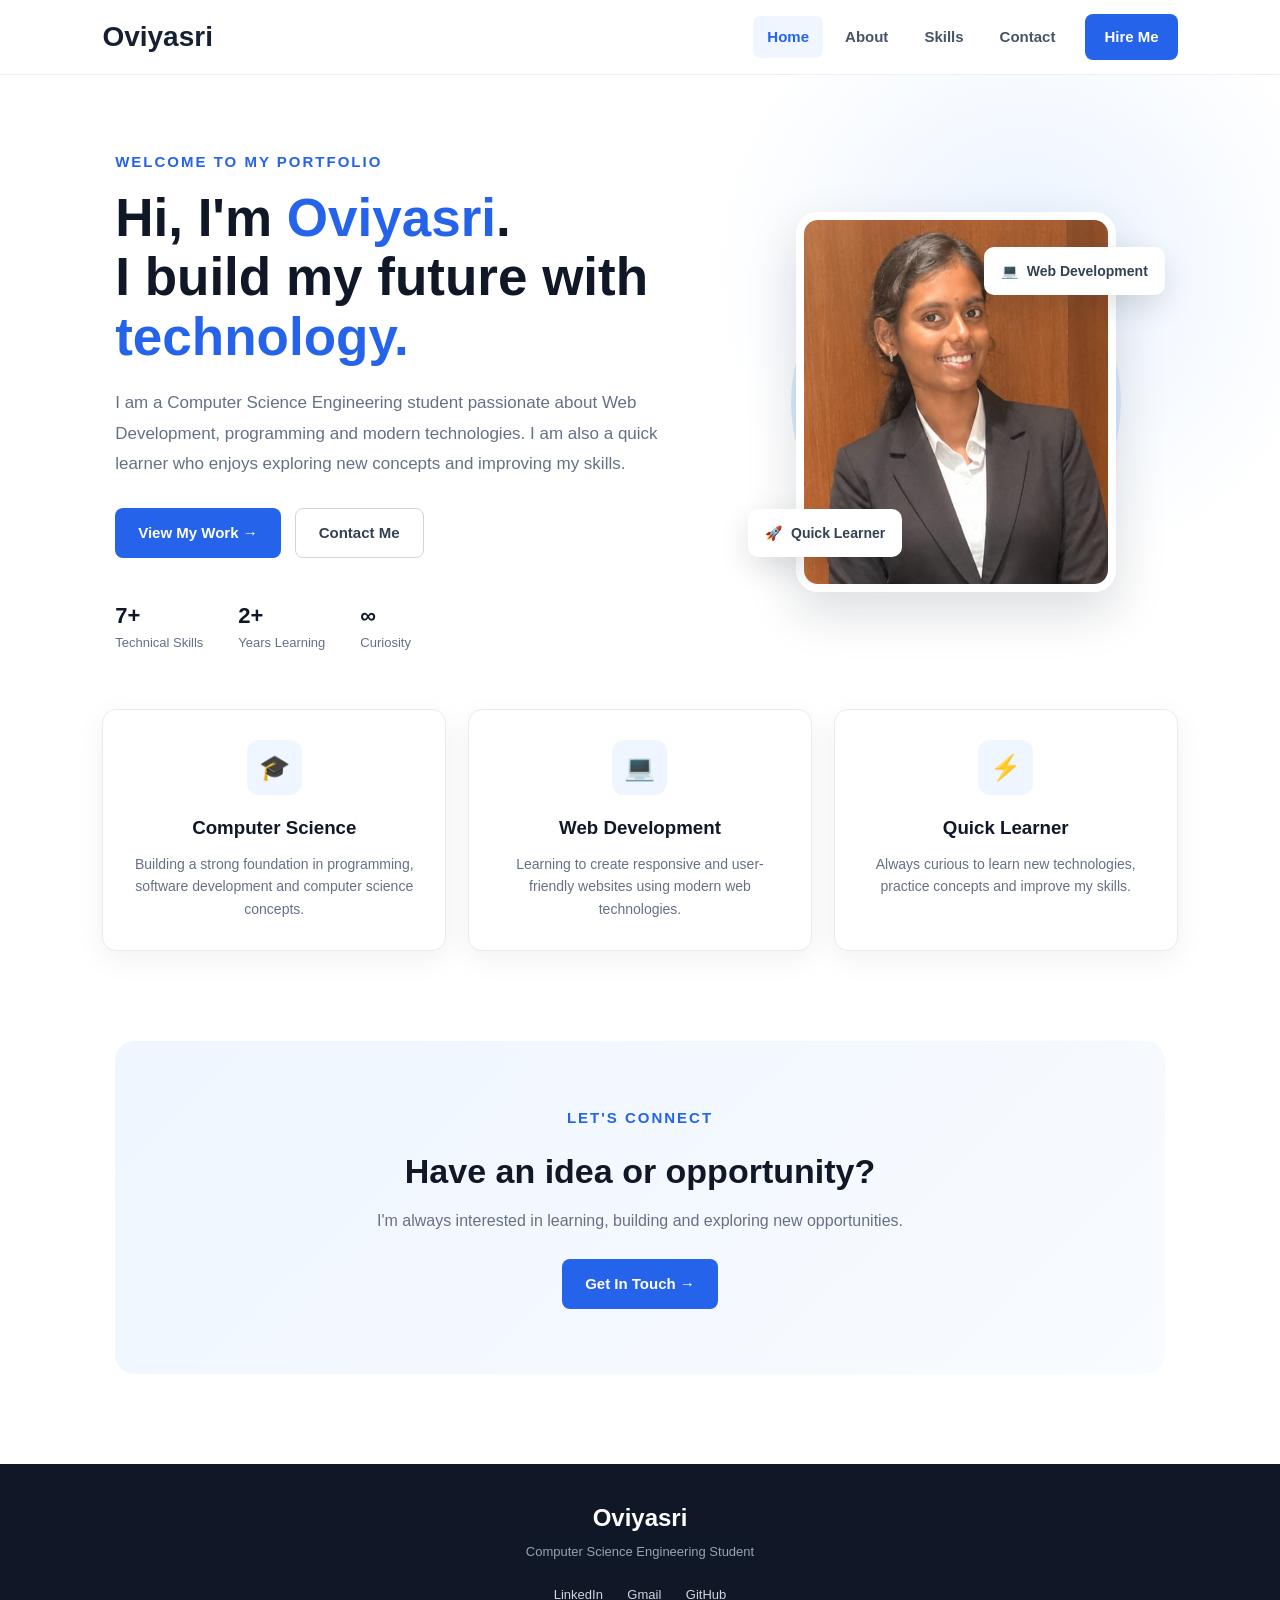
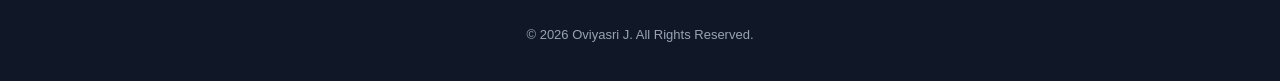
==== index.html @ fe8c99d4 "first commit" ====
<!DOCTYPE html>

<html lang="en">
<head>
    <meta charset="UTF-8">
    <meta name="viewport" content="width=device-width, initial-scale=1.0">


<meta name="description"
      content="Oviyasri J - Computer Science Engineering Student, Web Development Enthusiast and Quick Learner">

<title>Oviyasri J | Student Portfolio</title>

<link rel="stylesheet" href="style.css">


</head>

<body>

<!-- NAVBAR -->

<nav class="navbar">

<a href="index.html" class="logo">
    Oviyasri
</a>

<div class="nav-links">
    <a href="index.html" class="nav-item active">Home</a>
    <a href="about.html" class="nav-item">About</a>
    <a href="skills.html" class="nav-item">Skills</a>
    <a href="contact.html" class="nav-item">Contact</a>
    <a href="contact.html" class="nav-btn">Hire Me</a>
</div>


</nav>

<!-- HERO -->

<section class="hero">


<div class="hero-content">

    <p class="small-title">
        WELCOME TO MY PORTFOLIO
    </p>

    <h1>
        Hi, I'm <span>Oviyasri</span>.
        <br>
        I build my future with
        <span>technology.</span>
    </h1>

    <p class="hero-text">
        I am a Computer Science Engineering student passionate about
        Web Development, programming and modern technologies.
        I am also a quick learner who enjoys exploring new concepts
        and improving my skills.
    </p>

    <div class="hero-buttons">

        <a href="skills.html#projects" class="main-btn">
            View My Work →
        </a>

        <a href="contact.html" class="outline-btn">
            Contact Me
        </a>

    </div>

    <div class="quick-info">

        <div>
            <strong>7+</strong>
            <span>Technical Skills</span>
        </div>

        <div>
            <strong>2+</strong>
            <span>Years Learning</span>
        </div>

        <div>
            <strong>∞</strong>
            <span>Curiosity</span>
        </div>

    </div>

</div>


<div class="hero-image">

    <div class="image-glow"></div>

    <div class="image-frame">

        <img
            src="images/portfoliopic.jpg"
            alt="Oviyasri J"
        >

    </div>

    <div class="floating-card card-one">
        <span>💻</span>
        Web Development
    </div>

    <div class="floating-card card-two">
        <span>🚀</span>
        Quick Learner
    </div>

</div>

</section>

<!-- FEATURE CARDS -->

<section class="features">


<div class="feature-box">

    <div class="feature-icon">🎓</div>

    <h3>Computer Science</h3>

    <p>
        Building a strong foundation in programming,
        software development and computer science concepts.
    </p>

</div>


<div class="feature-box">

    <div class="feature-icon">💻</div>

    <h3>Web Development</h3>

    <p>
        Learning to create responsive and user-friendly
        websites using modern web technologies.
    </p>

</div>


<div class="feature-box">

    <div class="feature-icon">⚡</div>

    <h3>Quick Learner</h3>

    <p>
        Always curious to learn new technologies,
        practice concepts and improve my skills.
    </p>

</div>


</section>

<!-- CTA -->

<section class="home-cta">

<p class="small-title">LET'S CONNECT</p>

<h2>
    Have an idea or opportunity?
</h2>

<p>
    I'm always interested in learning, building and
    exploring new opportunities.
</p>

<a href="contact.html" class="main-btn">
    Get In Touch →
</a>

</section>

<!-- FOOTER -->

<footer>

<h3>Oviyasri</h3>

<p>
    Computer Science Engineering Student
</p>

<div class="social-links">
    <a href="#" target="_blank">LinkedIn</a>
    <a href="#" target="_blank">Gmail</a>
    <a href="#" target="_blank">GitHub</a>
</div>

<p class="copyright">
    © 2026 Oviyasri J. All Rights Reserved.
</p>


</footer>

<script src="script.js"></script>

</body>
</html>
---- style.css ----
/** {
    margin: 1px ;
    padding: 5px;
    box-sizing: border-box;
}
body {
    font-family: Arial, sans-serif;
    color: #1d2939;
    background-color: #ffffff;
}
.navbar {
    height: 70px;
    display: flex;
    align-items: center;
    justify-content: space-between;
    padding: 0 9%;
    background: white;
}
.logo {
    font-size: 22px;
    font-weight: bold;
    color: #0878f9;
}
.nav-links {
    display: flex;
    align-items: center;
    gap: 25px;
}
.nav-links a {
    text-decoration: none;
    color: #263238;
    font-size: 16px;
}
.nav-links a:hover {
    color: #0878f9;
}
.nav-btn {
    background: #0878f9;
    color: white !important;
    padding: 11px 20px;
    border-radius: 5px;
}
.hero {
    min-height: 500px;
    padding: 50px 9%;
    display: flex;
    align-items: center;
    justify-content: space-between;
}
.hero-content {
    width: 55%;
}
.small-title {
    color: #0878f9;
    font-size: 15px;
    font-weight: bold;
    margin-bottom: 15px;
}
.hero h1 {
    font-size: 48px;
    line-height: 1.15;
    color: #202d3d;
    margin-bottom: 20px;
}
.hero h1 span {
    color: #0878f9;
}
.hero-text {
    width: 90%;
    color: #667085;
    font-size: 16px;
    line-height: 1.7;
    margin-bottom: 25px;
}
.main-btn {
    display: inline-block;
    text-decoration: none;
    background: #0878f9;
    color: white;
    padding: 13px 25px;
    border-radius: 5px;
    font-size: 16px;
    font-weight: bold;
}
.main-btn:hover {
    background: #0665d6;
}
.hero-image {
    width: 40%;
    height: 40px;
    position: relative;
    display: flex;
    align-items: center;
    justify-content: center;
}
.square {
    position: absolute;
    width: 300px;
    height: 300px;
border-radius:0;
    object-fit: cover;
    background: #eaf4ff;
}
.hero-image img {
    position: relative;
    width: 300px;
    height: 300px;
    object-fit: cover;
    z-index: 2;
    border-radius: 0;
}
.floating-card {
    position: absolute;
    background: white;
    padding: 13px 18px;
    border-radius: 7px;
    box-shadow: 0 5px 20px rgba(0, 0, 0, 0.12);
    font-size: 16px;
    font-weight: bold;
    z-index: 3;
}
.card-one {
    top: 80px;
    right: 0;
    color: #0878f9;
}
.card-two {
    bottom: 70px;
    left: 10px;
    color: #0878f9;
}
.features {
    width: 82%;
    margin: 0 auto;
    background: #0878f9;
    padding: 30px;
    border-radius: 6px;
    display: flex;
    justify-content: space-between;
    gap: 20px;
}
.feature-box {
    background: white;
    text-align: center;
    padding: 25px 20px;
    flex: 1;
    border-radius: 5px;
}
.icon {
    width: 45px;
    height: 45px;
    margin: auto;
    margin-bottom: 15px;
    display: flex;
    align-items: center;
    justify-content: center;
    background: #eaf4ff;
    border-radius: 5px;
    font-size: 22px;
}
.feature-box h3 {
    color: #0878f9;
    font-size: 16px;
    margin-bottom: 10px;
}
.feature-box p {
    color: #667085;
    font-size: 16px;
    line-height: 1.6;
}
.about {
    padding: 110px 9%;
    display: flex;
    align-items: center;
    justify-content: center;
    gap: 100px;
}
.about-image {
    width: 40%;
    height: 400px;
    position: relative;
    display: flex;
    justify-content: center;
    align-items: center;
}
.about-circle {
    position: absolute;
    width: 280px;
    height: 280px;
    background: #eaf4ff;
    border-radius: 50%;
}
.about-image img {
    position: relative;
    width: 300px;
    height: 300px;
    object-fit: cover;
    z-index: 2;
    border-radius:50%;
}
.experience {
    position: absolute;
    right: 20px;
    top: 100px;
    background: white;
    padding: 12px 18px;
    box-shadow: 0 4px 15px rgba(0,0,0,0.12);
    border-radius: 5px;
    z-index: 3;
}
.experience strong {
    color: #0878f9;
    font-size: 20px;
}
.experience span {
    display: block;
    font-size: 16px;
    color: #777;
}
.about-content {
    width: 50%;
}
.about-content h2,
.skills-section h2,
.projects h2,
.contact h2 {
    font-size: 36px;
    margin-bottom: 20px;
    color: #202d3d;
}
.about-content > p:not(.small-title) {
    color: #667085;
    font-size: 16px;
    line-height: 1.7;
    margin-bottom: 15px;
}
.details {
    display: grid;
    grid-template-columns: 1fr 1fr;
    margin: 25px 0;
    gap: 15px;
}
.details strong {
    color: #0878f9;
    font-size: 16px;
}
.details p {
    margin-top: 5px;
    font-size: 16px;
}
.skills-section {
    padding: 80px 9%;
    text-align: center;
    background: #f7fbff;
}
.section-description {
    color: #667085;
    font-size: 16px;
    margin-bottom: 40px;
}
.skills-container {
    display: flex;
    justify-content: center;
    gap: 20px;
}
.skill-card {
    background: white;
    width: 230px;
    padding: 30px 20px;
    border-radius: 6px;
    box-shadow: 0 4px 15px rgba(0,0,0,0.06);
}
.skill-card:hover {
    transform: translateY(-5px);
    transition: 0.3s;
}
.skill-icon {
    font-size: 35px;
    margin-bottom: 15px;
}
.skill-card h3 {
    color: #202d3d;
    margin-bottom: 10px;
}
.skill-card p {
    color: #667085;
    font-size: 16px;
    line-height: 1.6;
}
.projects {
    padding: 90px 9%;
    text-align: center;
}
.project-container {
    display: flex;
    justify-content: center;
    gap: 25px;
    margin-top: 40px;
}
.project-card {
    width: 30%;
    text-align: left;
    padding: 30px;
    border: 1px solid #e6eaf0;
    border-radius: 7px;
    position: relative;
}
.project-number {
    color: #0878f9;
    font-size: 30px;
    font-weight: bold;
    margin-bottom: 20px;
}
.project-card h3 {
    margin-bottom: 15px;
}
.project-card p {
    color: #667085;
    font-size: 16px;
    line-height: 1.7;
    margin-bottom: 20px;
}
.project-card span {
    display: inline-block;
    background: #eaf4ff;
    color: #0878f9;
    padding: 6px 10px;
    margin: 3px;
    border-radius: 3px;
    font-size: 16px;
}
.contact {
    padding: 80px 9%;
    text-align: center;
    background: #f7fbff;
}
.contact > p:not(.small-title) {
    color: #667085;
    font-size: 16px;
    margin-bottom: 35px;
}
.contact-container {
    display: flex;
    justify-content: center;
    gap: 25px;
}
.contact-box {
    background: white;
    width: 250px;
    padding: 25px;
    border-radius: 6px;
    box-shadow: 0 3px 15px rgba(0,0,0,0.06);
}
.contact-icon {
    font-size: 28px;
    margin-bottom: 10px;
}
.contact-box h3 {
    margin-bottom: 8px;
}
.contact-box p {
    color: #667085;
    font-size: 16px;
}
footer {
    background: #0878f9;
    color: white;
    text-align: center;
    padding: 15px 20px;
    margin-top: 10px;
}
footer h3 {
    margin:0 0 3px 0;
}
footer p {
    font-size: 16px;
    margin: 3px;
}
.social-links {
    margin: 8px 0;
}
.social-links a {
    color: white;
    text-decoration: none;
    margin: 0 8px;
    font-size: 16px;
}
.social-links a:hover {
    text-decoration: underline;
}
.copyright {
    opacity: 0.8;
}
@media (max-width: 900px) {

    .navbar {
        padding: 0 5%;
    }

    .nav-links {
        gap: 10px;
    }

    .hero {
        flex-direction: column;
        text-align: center;
    }

    .hero-content {
        width: 100%;
    }

    .hero-text {
        margin-left: auto;
        margin-right: auto;
    }

    .hero-image {
        width: 100%;
    }

    .features {
        width: 90%;
        flex-direction: column;
    }

    .about {
        flex-direction: column;
        gap: 30px;
    }

    .about-image,
    .about-content {
        width: 100%;
    }

    .about-content {
        text-align: center;
    }

    .skills-container,
    .project-container,
    .contact-container {
        flex-wrap: wrap;
    }

    .project-card {
        width: 45%;
    }
}


@media (max-width: 600px) {

    .navbar {
        height: auto;
        padding: 20px;
        flex-direction: column;
        gap: 15px;
    }

    .nav-links {
        flex-wrap: wrap;
        justify-content: center;
    }

    .hero h1 {
        font-size: 35px;
    }

    .features {
        padding: 20px;
    }

    .about {
        padding: 70px 5%;
    }

    .skills-section,
    .projects,
    .contact {
        padding-left: 5%;
        padding-right: 5%;
    }

    .skill-card,
    .project-card,
    .contact-box {
        width: 100%;
    }

    .details {
        text-align: left;
    }

}
.nav-item {
    text-decoration: none;
    padding: 10px 15px;
    border-radius: 6px;
    transition: 0.3s;
}
 When mouse is over the menu 
.nav-item:hover {
    background-color:rgb(143, 171, 223);
    color: black;
}

 Active menu item 
.nav-item.active {
    background-color:rgb(142, 174, 232);
    color:black;
}

    .greeting-box {
    width: 90%;
    padding: 20px;
    background: #f7fbff;
    border-radius: 8px;
    margin-bottom: 20px;
}

.greeting-box h2 {
    margin-bottom: 15px;
}

.greeting-box input {
    width: 100%;
    padding: 12px;
    border: 1px solid #d0d5dd;
    border-radius: 5px;
    font-size: 16px;
}

#greeting {
    margin-top: 15px;
    color: #0878f9;
    font-weight: bold;
}

.contact-page {
    padding: 80px 9%;
    text-align: center;
}

#contactForm {
    width: 500px;
    max-width: 90%;
    margin: 30px auto;
    display: flex !important;
    flex-direction: column !important;
    align-items: stretch !important;
    gap: 10px;
    text-align: left;
}

#contactForm label {
    display: block !important;
    width: 100%;
    font-weight: bold;
    margin-top: 10px;
    padding: 0;
}

#contactForm input {
    display: block !important;
    width: 100% !important;
    height: 45px;
    padding: 10px !important;
    margin: 0 !important;
    border: 1px solid #d0d5dd;
    border-radius: 5px;
}

#contactForm textarea {
    display: block !important;
    width: 100% !important;
    min-height: 120px;
    padding: 10px !important;
    margin: 0 !important;
    border: 1px solid #d0d5dd;
    border-radius: 5px;
    resize: vertical;
}

#contactForm button {
    display: block !important;
    width: 100px;
    padding: 12px;
    margin-top: 10px;
    background: #0878f9;
    color: white;
    border: none;
    border-radius: 5px;
    cursor: pointer;
}



.facts-section {
    padding: 80px 9%;
    text-align: center;
    background: white;
}

.facts-section h2 {
    font-size: 36px;
    margin-bottom: 30px;
    color: #202d3d;
}

#factsContainer {
    width: 600px;
    max-width: 90%;
    margin: auto;
    padding: 0;
    list-style: none;
}

#factsContainer li {
    background: #f7fbff;
    margin: 12px 0;
    padding: 15px;
    border-left: 4px solid #0878f9;
    border-radius: 5px;
    text-align: left;
    color: #667085;
}

#technicalSkills p,
#nonTechnicalSkills p {
    background: #f7fbff;
    padding: 10px;
    margin: 8px 0;
    border-radius: 5px;
    color: #667085;
    font-size: 16px;
    text-align: left;
}



.popup-overlay {
    display: none;
    position: fixed;
    top: 0;
    left: 0;
    width: 100%;
    height: 100%;
    background: rgba(0, 0, 0, 0.45);
    justify-content: center;
    align-items: center;
    z-index: 9999;
}

.popup-box {
    width: 350px;
    max-width: 90%;
    background: white;
    padding: 30px;
    border-radius: 12px;
    text-align: center;
    box-shadow: 0 10px 30px rgba(0, 0, 0, 0.2);
    animation: popupShow 0.3s ease;
}

.popup-icon {
    width: 55px;
    height: 55px;
    margin: 0 auto 15px;
    background: #0878f9;
    color: white;
    border-radius: 50%;
    display: flex;
    align-items: center;
    justify-content: center;
    font-size: 28px;
    font-weight: bold;
}

.popup-box h3 {
    color: #202d3d;
    margin-bottom: 10px;
}

.popup-box p {
    color: #667085;
    font-size: 16px;
    margin-bottom: 20px;
}

.popup-box button {
    background: #0878f9;
    color: white;
    border: none;
    padding: 10px 25px;
    border-radius: 5px;
    cursor: pointer;
    font-weight: bold;
}

.popup-box button:hover {
    background: #0665d6;
}

@keyframes popupShow {
    from {
        transform: scale(0.8);
        opacity: 0;
    }

    to {
        transform: scale(1);
        opacity: 1;
    }
}

.popup-overlay {
    display: none;
    position: fixed;
    top: 0;
    left: 0;
    width: 100%;
    height: 100%;
    background: rgba(0, 0, 0, 0.45);

    justify-content: center;
    align-items: center;

    z-index: 9999;
}

.popup-box {
    width: 350px;
    max-width: 90%;
    background: white;
    padding: 30px;
    border-radius: 12px;
    text-align: center;

    box-shadow: 0 10px 30px rgba(0, 0, 0, 0.2);
}

.popup-icon {
    width: 55px;
    height: 55px;
    margin: 0 auto 15px;

    background: #0878f9;
    color: white;

    border-radius: 50%;

    display: flex;
    align-items: center;
    justify-content: center;

    font-size: 28px;
    font-weight: bold;
}

.popup-box h3 {
    margin-bottom: 10px;
}

.popup-box p {
    margin-bottom: 20px;
}

.popup-box button {
    background: #0878f9;
    color: white;

    border: none;
    padding: 10px 25px;

    border-radius: 5px;
    cursor: pointer;
}*/
* {
  margin: 0;
  padding: 0;
  box-sizing: border-box;
  }

html {
scroll-behavior: smooth;
}

body {
font-family: Arial, sans-serif;
color: #172033;
background: #ffffff;
line-height: 1.6;
}

a {
text-decoration: none;
}

span {
color: #2563eb;
}

/* =========================
NAVBAR
========================= */

.navbar {
height: 75px;
padding: 0 8%;
display: flex;
align-items: center;
justify-content: space-between;
background: rgba(255, 255, 255, 0.95);
border-bottom: 1px solid #edf1f7;
position: sticky;
top: 0;
z-index: 1000;
}

.logo {
font-size: 28px;
font-weight: 800;
color: #172033;
}

.logo span {
color: #2563eb;
}

.nav-links {
display: flex;
align-items: center;
gap: 8px;
}

.nav-item {
color: #475467;
font-size: 15px;
font-weight: 600;
padding: 9px 14px;
border-radius: 8px;
transition: 0.3s;
}

.nav-item:hover,
.nav-item.active {
color: #2563eb;
background: #eff6ff;
}

.nav-btn {
background: #2563eb;
color: white;
padding: 11px 19px;
border-radius: 8px;
font-size: 15px;
font-weight: bold;
margin-left: 8px;
transition: 0.3s;
}

.nav-btn:hover {
background: #1d4ed8;
transform: translateY(-2px);
}

/* =========================
COMMON
========================= */

.small-title {
color: #2563eb;
font-size: 15px;
font-weight: 800;
letter-spacing: 2px;
margin-bottom: 14px;
}

.main-btn {
display: inline-block;
background: #2563eb;
color: white;
padding: 13px 23px;
border-radius: 8px;
font-size: 15px;
font-weight: 700;
border: none;
cursor: pointer;
transition: 0.3s;
}

.main-btn:hover {
background: #1d4ed8;
transform: translateY(-3px);
box-shadow: 0 10px 25px rgba(37, 99, 235, 0.22);
}

.outline-btn {
display: inline-block;
padding: 12px 23px;
border: 1px solid #d0d5dd;
border-radius: 8px;
color: #344054;
font-weight: 700;
font-size: 15px;
transition: 0.3s;
}

.outline-btn:hover {
border-color: #2563eb;
color: #2563eb;
transform: translateY(-3px);
}

/* =========================
HERO
========================= */

.hero {
min-height: 650px;
padding: 75px 9%;
display: flex;
align-items: center;
justify-content: space-between;
gap: 60px;
background:
radial-gradient(circle at 80% 30%, #eaf3ff 0, transparent 28%),
#ffffff;
}

.hero-content {
width: 55%;
}

.hero h1 {
font-size: 53px;
line-height: 1.12;
color: #101828;
margin-bottom: 22px;
}

.hero h1 span {
color: #2563eb;
}

.hero-text {
max-width: 650px;
color: #667085;
font-size: 17px;
line-height: 1.8;
margin-bottom: 28px;
}

.hero-buttons {
display: flex;
gap: 14px;
margin-bottom: 40px;
}

.quick-info {
display: flex;
gap: 35px;
}

.quick-info div {
display: flex;
flex-direction: column;
}

.quick-info strong {
color: #101828;
font-size: 22px;
}

.quick-info span {
color: #667085;
font-size: 13px;
}

/* HERO IMAGE */

.hero-image {
width: 40%;
min-height: 440px;
position: relative;
display: flex;
align-items: center;
justify-content: center;
}

.image-glow {
position: absolute;
width: 330px;
height: 330px;
background: #dbeafe;
border-radius: 50%;
}

.image-frame {
width: 320px;
height: 380px;
border-radius: 22px;
overflow: hidden;
position: relative;
z-index: 2;
border: 8px solid white;
box-shadow: 0 20px 50px rgba(16, 24, 40, 0.15);
}

.image-frame img {
width: 100%;
height: 100%;
object-fit: cover;
}

.floating-card {
position: absolute;
z-index: 4;
background: white;
padding: 13px 17px;
border-radius: 10px;
box-shadow: 0 10px 30px rgba(16, 24, 40, 0.13);
font-size: 14px;
font-weight: 700;
color: #344054;
}

.floating-card span {
margin-right: 5px;
}

.card-one {
top: 65px;
right: 0;
}

.card-two {
bottom: 65px;
left: 0;
}

/* =========================
FEATURES
========================= */

.features {
width: 84%;
margin: 0 auto;
display: grid;
grid-template-columns: repeat(3, 1fr);
gap: 22px;
position: relative;
margin-top: -20px;
margin-bottom: 90px;
}

.feature-box {
background: white;
padding: 30px;
border: 1px solid #e7ecf3;
border-radius: 14px;
text-align: center;
box-shadow: 0 8px 30px rgba(16, 24, 40, 0.06);
transition: 0.3s;
}

.feature-box:hover {
transform: translateY(-7px);
box-shadow: 0 15px 35px rgba(16, 24, 40, 0.1);
}

.feature-icon {
width: 55px;
height: 55px;
display: flex;
align-items: center;
justify-content: center;
margin: 0 auto 18px;
background: #eff6ff;
border-radius: 12px;
font-size: 25px;
}

.feature-box h3 {
margin-bottom: 10px;
color: #101828;
}

.feature-box p {
color: #667085;
font-size: 14px;
}

/* =========================
HOME CTA
========================= */

.home-cta {
margin: 50px auto 90px;
width: 82%;
padding: 65px 30px;
text-align: center;
border-radius: 20px;
background: linear-gradient(135deg, #eff6ff, #f8fbff);
}

.home-cta h2 {
font-size: 34px;
color: #101828;
margin-bottom: 10px;
}

.home-cta > p:not(.small-title) {
color: #667085;
margin-bottom: 25px;
}

/* =========================
ABOUT
========================= */

.about {
min-height: 650px;
padding: 90px 9%;
display: flex;
align-items: center;
gap: 90px;
}

.about-image {
width: 40%;
height: 450px;
position: relative;
display: flex;
align-items: center;
justify-content: center;
}

.about-circle {
position: absolute;
width: 320px;
height: 320px;
background: #eff6ff;
border-radius: 50%;
}

.about-image img {
width: 310px;
height: 370px;
object-fit: cover;
border-radius: 18px;
position: relative;
z-index: 2;
box-shadow: 0 20px 45px rgba(16, 24, 40, 0.14);
}

.experience {
position: absolute;
right: 0;
top: 75px;
z-index: 3;
background: white;
padding: 14px 18px;
border-radius: 10px;
box-shadow: 0 8px 25px rgba(16, 24, 40, 0.13);
}

.experience strong {
display: block;
color: #2563eb;
font-size: 22px;
}

.experience span {
color: #667085;
font-size: 12px;
}

.about-content {
width: 55%;
}

.about-content h1 {
font-size: 42px;
line-height: 1.2;
color: #101828;
margin-bottom: 22px;
}

.about-content h1 span {
display: block;
}

.about-content > p:not(.small-title) {
color: #667085;
margin-bottom: 15px;
font-size: 16px;
}

.details {
display: grid;
grid-template-columns: 1fr 1fr;
gap: 14px;
margin: 28px 0;
}

.detail-card {
padding: 16px;
background: #f8fafc;
border: 1px solid #edf1f7;
border-radius: 9px;
}

.detail-card strong {
color: #2563eb;
font-size: 13px;
}

.detail-card p {
color: #344054;
font-size: 14px;
margin-top: 3px;
}

/* =========================
FACTS
========================= */

.facts-section {
padding: 90px 9%;
text-align: center;
background: #f8fbff;
}

.facts-section h2 {
font-size: 34px;
color: #101828;
margin-bottom: 35px;
}

.facts-grid {
max-width: 900px;
margin: auto;
display: grid;
grid-template-columns: repeat(2, 1fr);
gap: 15px;
}

.facts-grid div {
background: white;
padding: 18px;
text-align: left;
border: 1px solid #e7ecf3;
border-radius: 10px;
color: #475467;
transition: 0.3s;
}

.facts-grid div:hover {
transform: translateX(5px);
border-color: #93c5fd;
}

/* =========================
SKILLS
========================= */

.skills-section {
padding: 90px 9%;
text-align: center;
background: #f8fbff;
}

.skills-section h1,
.projects h1,
.contact h1 {
font-size: 42px;
color: #101828;
margin-bottom: 12px;
}

.section-description {
max-width: 650px;
margin: 0 auto 45px;
color: #667085;
}

.skills-container {
display: grid;
grid-template-columns: repeat(2, minmax(280px, 400px));
justify-content: center;
gap: 25px;
}

.skill-card {
background: white;
padding: 35px;
border: 1px solid #e7ecf3;
border-radius: 15px;
text-align: left;
box-shadow: 0 8px 25px rgba(16, 24, 40, 0.05);
transition: 0.3s;
}

.skill-card:hover {
transform: translateY(-6px);
}

.skill-card-icon {
font-size: 30px;
margin-bottom: 15px;
}

.skill-card h2 {
color: #101828;
font-size: 22px;
margin-bottom: 20px;
}

.skill-list {
display: flex;
flex-wrap: wrap;
gap: 10px;
}

.skill-list p {
background: #eff6ff;
color: #2563eb;
padding: 8px 13px;
border-radius: 20px;
font-size: 13px;
font-weight: 700;
}

/* =========================
PROJECTS
========================= */

.projects {
padding: 100px 9%;
text-align: center;
}

.project-container {
max-width: 1100px;
margin: 45px auto 0;
display: grid;
grid-template-columns: repeat(3, 1fr);
gap: 22px;
}

.project-card {
padding: 28px;
text-align: left;
border: 1px solid #e7ecf3;
border-radius: 15px;
background: white;
transition: 0.3s;
}

.project-card:hover {
transform: translateY(-8px);
box-shadow: 0 15px 35px rgba(16, 24, 40, 0.1);
border-color: #bfdbfe;
}

.project-top {
display: flex;
align-items: center;
justify-content: space-between;
margin-bottom: 22px;
}

.project-number {
color: #2563eb;
font-size: 28px;
font-weight: 800;
}

.project-icon {
font-size: 28px;
}

.project-card h2 {
font-size: 20px;
color: #101828;
margin-bottom: 12px;
}

.project-card p {
color: #667085;
font-size: 14px;
margin-bottom: 20px;
}

.project-tags span {
display: inline-block;
background: #eff6ff;
color: #2563eb;
padding: 6px 10px;
border-radius: 5px;
font-size: 12px;
font-weight: 700;
margin-right: 5px;
}

/* =========================
CONTACT
========================= */

.contact {
padding: 90px 9%;
background: #f8fbff;
}

.contact-heading {
text-align: center;
margin-bottom: 50px;
}

.contact-heading > p:not(.small-title) {
color: #667085;
}

.contact-wrapper {
max-width: 1050px;
margin: auto;
display: grid;
grid-template-columns: 1.1fr 0.9fr;
gap: 30px;
}

.contact-form-box,
.contact-info {
background: white;
padding: 35px;
border-radius: 15px;
border: 1px solid #e7ecf3;
box-shadow: 0 8px 25px rgba(16, 24, 40, 0.05);
}

.contact-form-box h2,
.contact-info h2 {
color: #101828;
margin-bottom: 7px;
}

.contact-form-box > p,
.contact-info > p {
color: #667085;
font-size: 14px;
margin-bottom: 25px;
}

#contactForm {
display: flex;
flex-direction: column;
gap: 9px;
}

#contactForm label {
color: #344054;
font-size: 14px;
font-weight: 700;
margin-top: 8px;
}

#contactForm input,
#contactForm textarea {
width: 100%;
padding: 13px;
border: 1px solid #d0d5dd;
border-radius: 8px;
outline: none;
font-family: inherit;
font-size: 14px;
transition: 0.3s;
}

#contactForm input:focus,
#contactForm textarea:focus {
border-color: #2563eb;
box-shadow: 0 0 0 3px #dbeafe;
}

#contactForm textarea {
min-height: 130px;
resize: vertical;
}

#contactForm .main-btn {
width: fit-content;
margin-top: 10px;
}

.contact-box {
display: flex;
align-items: center;
gap: 15px;
padding: 17px;
margin-bottom: 14px;
background: #f8fafc;
border-radius: 10px;
}

.contact-icon {
width: 45px;
height: 45px;
display: flex;
align-items: center;
justify-content: center;
background: #eff6ff;
border-radius: 9px;
font-size: 20px;
}

.contact-box h3 {
color: #101828;
font-size: 14px;
}

.contact-box p {
color: #667085;
font-size: 13px;
}

.contact-box a {
    color: #2563eb;
    text-decoration: none;
    font-size: 13px;
}

.contact-box a:hover {
    text-decoration: underline;
}

/* =========================
POPUP
========================= */

.popup-overlay {
display: none;
position: fixed;
inset: 0;
background: rgba(16, 24, 40, 0.55);
justify-content: center;
align-items: center;
z-index: 9999;
}

.popup-box {
width: 360px;
max-width: 90%;
background: white;
padding: 32px;
border-radius: 15px;
text-align: center;
box-shadow: 0 20px 60px rgba(0, 0, 0, 0.2);
animation: popupShow 0.25s ease;
}

.popup-icon {
width: 55px;
height: 55px;
margin: 0 auto 15px;
background: #2563eb;
color: white;
border-radius: 50%;
display: flex;
align-items: center;
justify-content: center;
font-size: 25px;
}

.popup-box h3 {
color: #101828;
margin-bottom: 8px;
}

.popup-box p {
color: #667085;
font-size: 14px;
margin-bottom: 20px;
}

.popup-box button {
background: #2563eb;
color: white;
border: none;
padding: 10px 25px;
border-radius: 7px;
cursor: pointer;
font-weight: bold;
}

@keyframes popupShow {
from {
transform: scale(0.85);
opacity: 0;
}


to {
    transform: scale(1);
    opacity: 1;
}


}

/* =========================
FOOTER
========================= */

footer {
background: #101828;
color: white;
text-align: center;
padding: 35px 20px;
}

footer h3 {
font-size: 24px;
margin-bottom: 5px;
}

footer p {
color: #98a2b3;
font-size: 13px;
}

.social-links {
margin: 18px 0;
}

.social-links a {
color: #d0d5dd;
margin: 0 10px;
font-size: 13px;
transition: 0.3s;
}

.social-links a:hover {
color: #60a5fa;
}

.copyright {
margin-top: 15px;
}

/* =========================
RESPONSIVE
========================= */

@media (max-width: 950px) {

.navbar {
    padding: 0 5%;
}

.hero {
    padding: 70px 6%;
    flex-direction: column;
    text-align: center;
}

.hero-content,
.hero-image {
    width: 100%;
}

.hero-content {
    display: flex;
    flex-direction: column;
    align-items: center;
}

.hero-text {
    max-width: 700px;
}

.features {
    width: 88%;
}

.about {
    padding: 70px 6%;
    flex-direction: column;
}

.about-image,
.about-content {
    width: 100%;
}

.about-content {
    text-align: center;
}

.project-container {
    grid-template-columns: repeat(2, 1fr);
}

.contact-wrapper {
    grid-template-columns: 1fr;
}


}

@media (max-width: 650px) {

.navbar {
    height: auto;
    padding: 18px 5%;
    flex-direction: column;
    gap: 15px;
}

.nav-links {
    flex-wrap: wrap;
    justify-content: center;
}

.nav-btn {
    margin-left: 0;
}

.hero {
    padding: 55px 5%;
}

.hero h1 {
    font-size: 38px;
}

.hero-text {
    font-size: 15px;
}

.hero-buttons {
    flex-direction: column;
    width: 100%;
}

.main-btn,
.outline-btn {
    text-align: center;
}

.quick-info {
    gap: 20px;
}

.hero-image {
    min-height: 400px;
}

.image-frame {
    width: 270px;
    height: 330px;
}

.image-glow {
    width: 290px;
    height: 290px;
}

.floating-card {
    font-size: 12px;
}

.card-one {
    right: 2px;
}

.card-two {
    left: 2px;
}

.features {
    width: 90%;
    grid-template-columns: 1fr;
}

.home-cta {
    width: 90%;
}

.home-cta h2 {
    font-size: 27px;
}

.about {
    padding: 60px 5%;
}

.about-content h1 {
    font-size: 34px;
}

.about-image {
    height: 400px;
}

.about-image img {
    width: 270px;
    height: 330px;
}

.about-circle {
    width: 290px;
    height: 290px;
}

.experience {
    right: 5px;
}

.details {
    grid-template-columns: 1fr;
    text-align: left;
}

.facts-grid {
    grid-template-columns: 1fr;
}

.skills-section h1,
.projects h1,
.contact h1 {
    font-size: 34px;
}

.skills-container,
.project-container {
    grid-template-columns: 1fr;
}

.contact {
    padding: 65px 5%;
}

.contact-form-box,
.contact-info {
    padding: 25px;
}

footer {
    padding: 30px 15px;
}

}
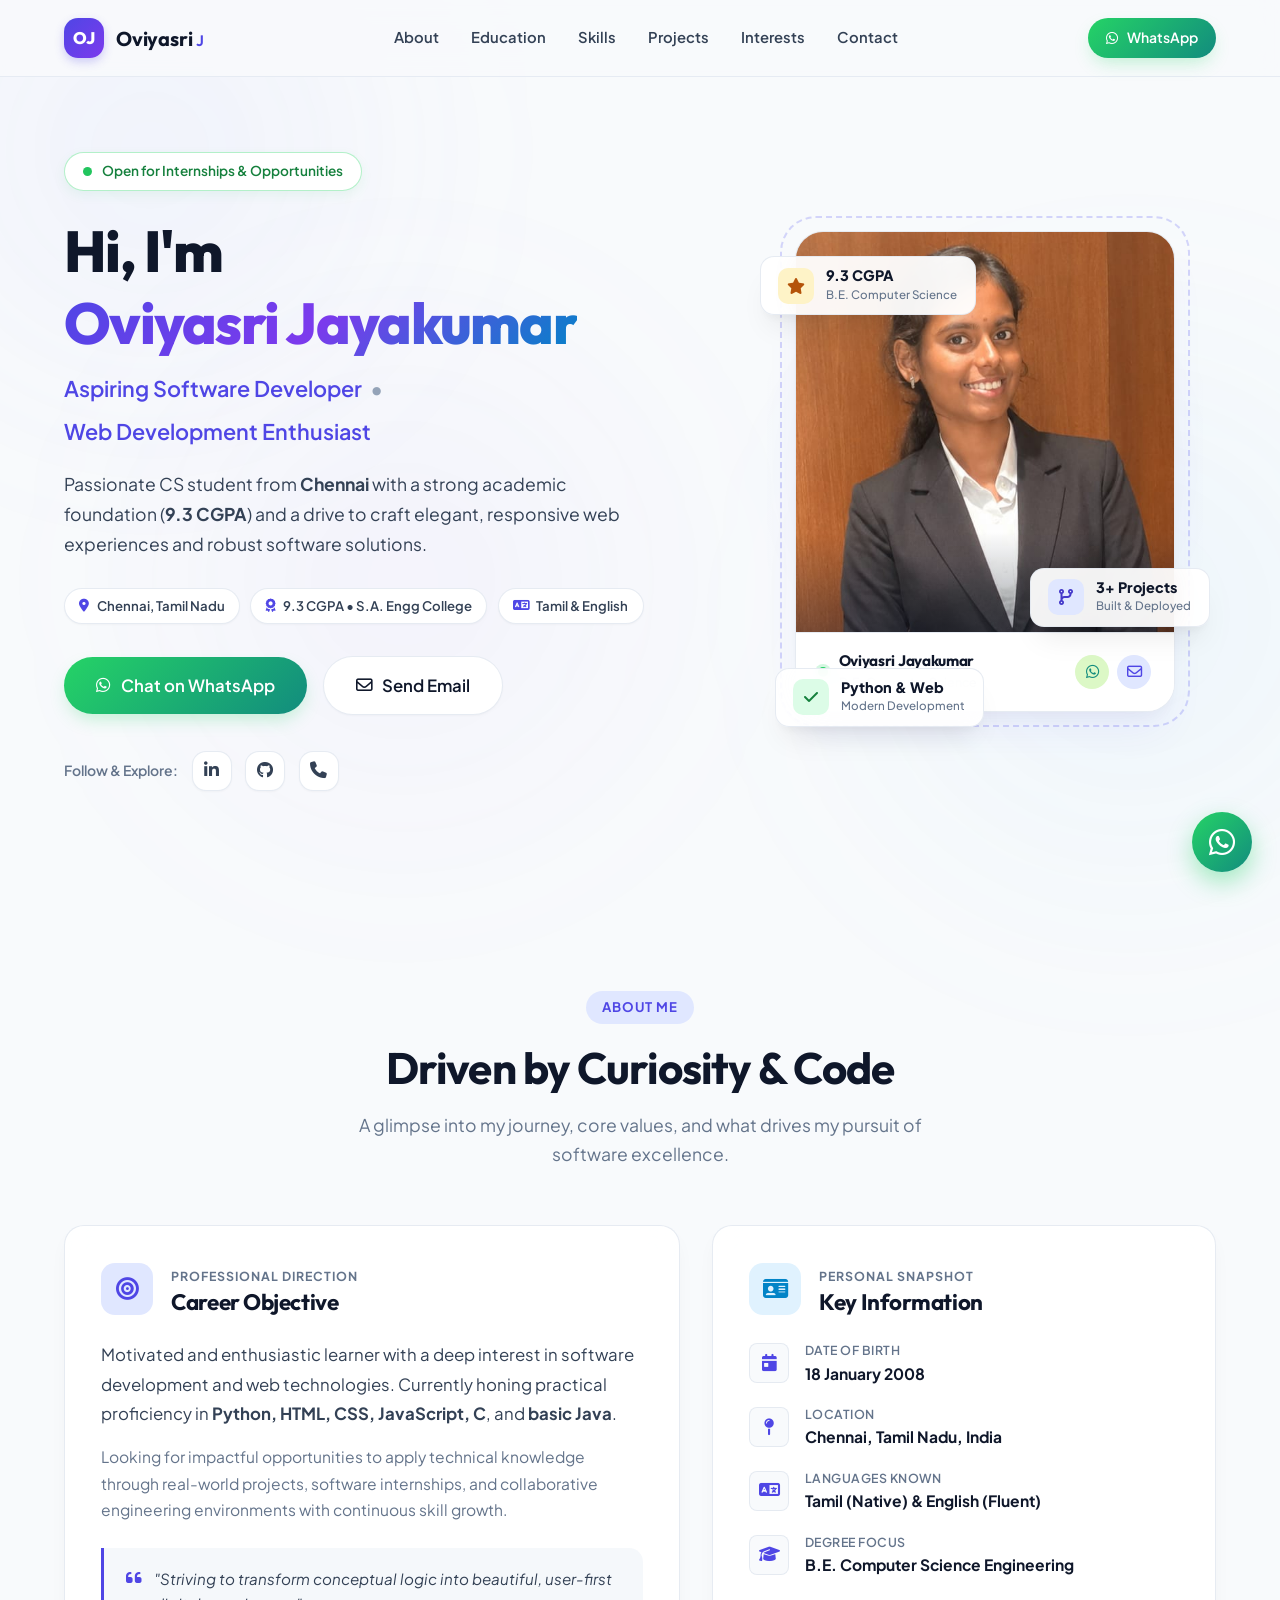
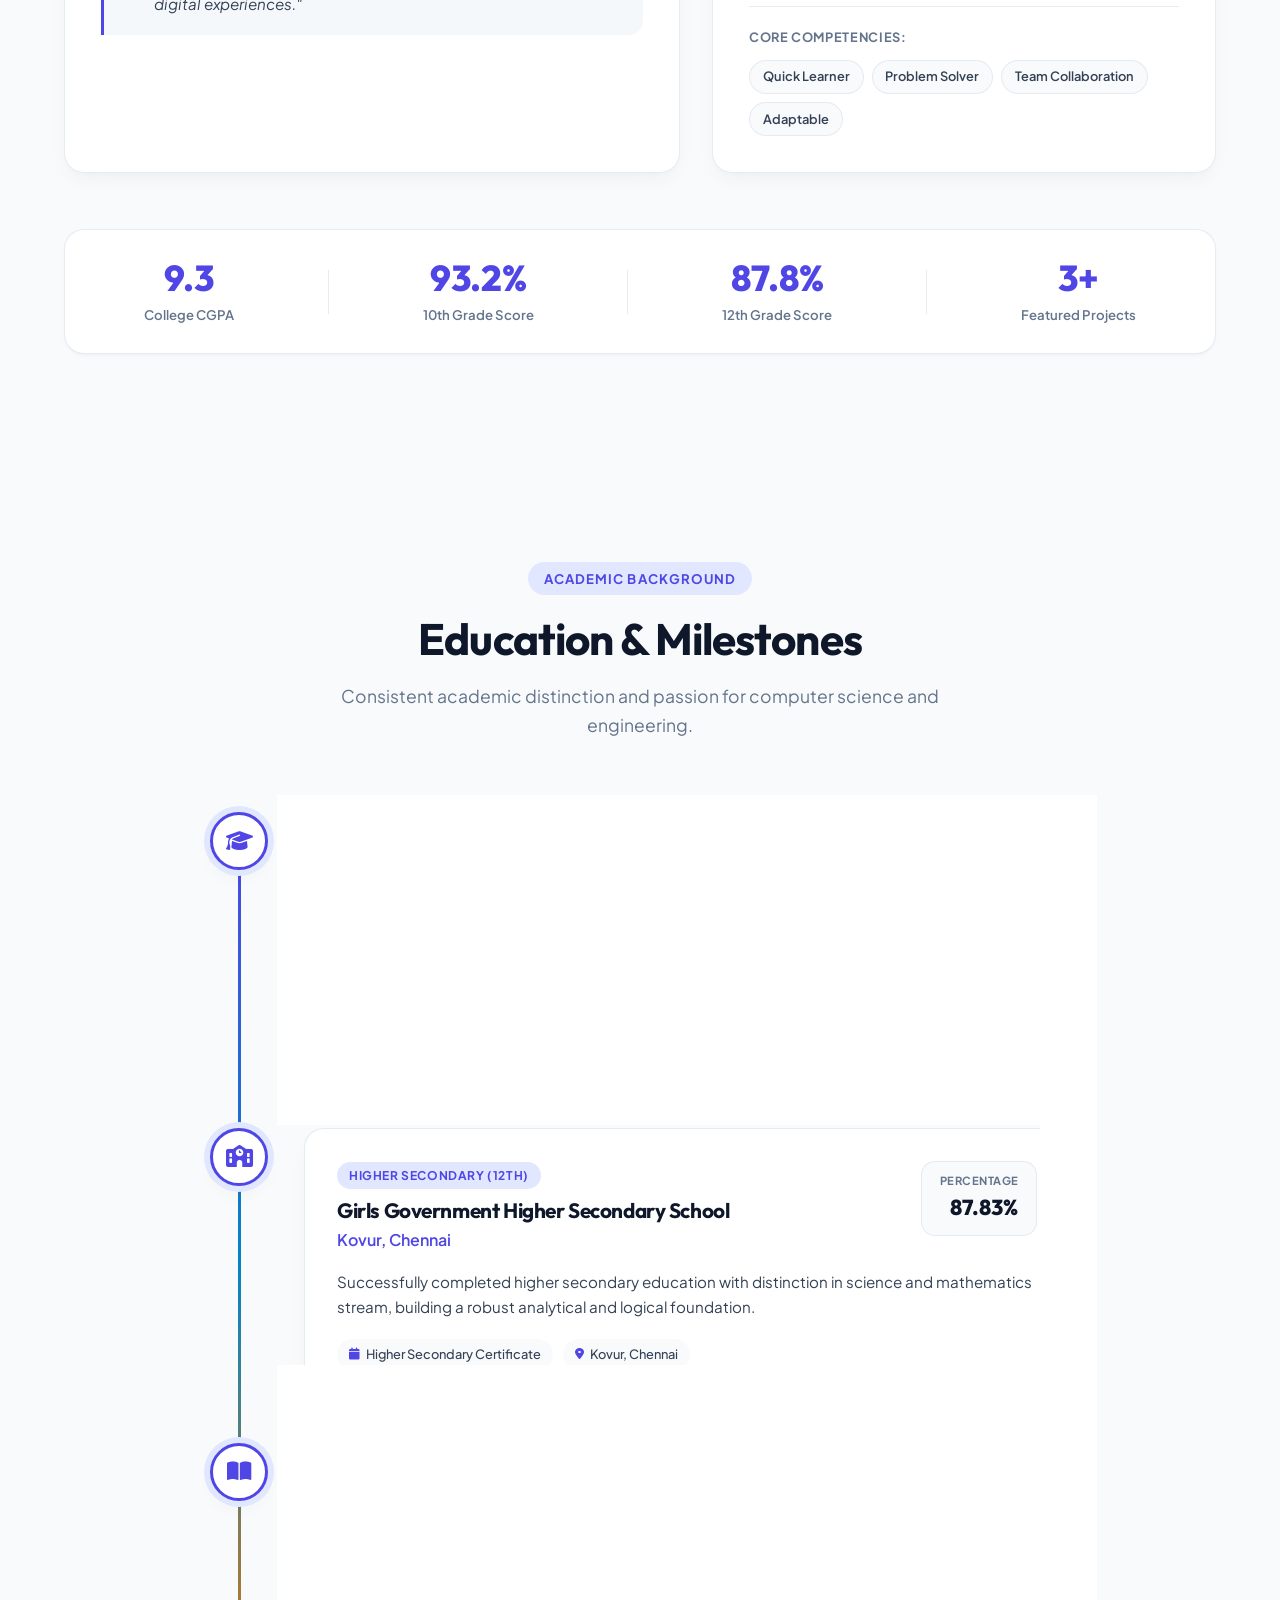
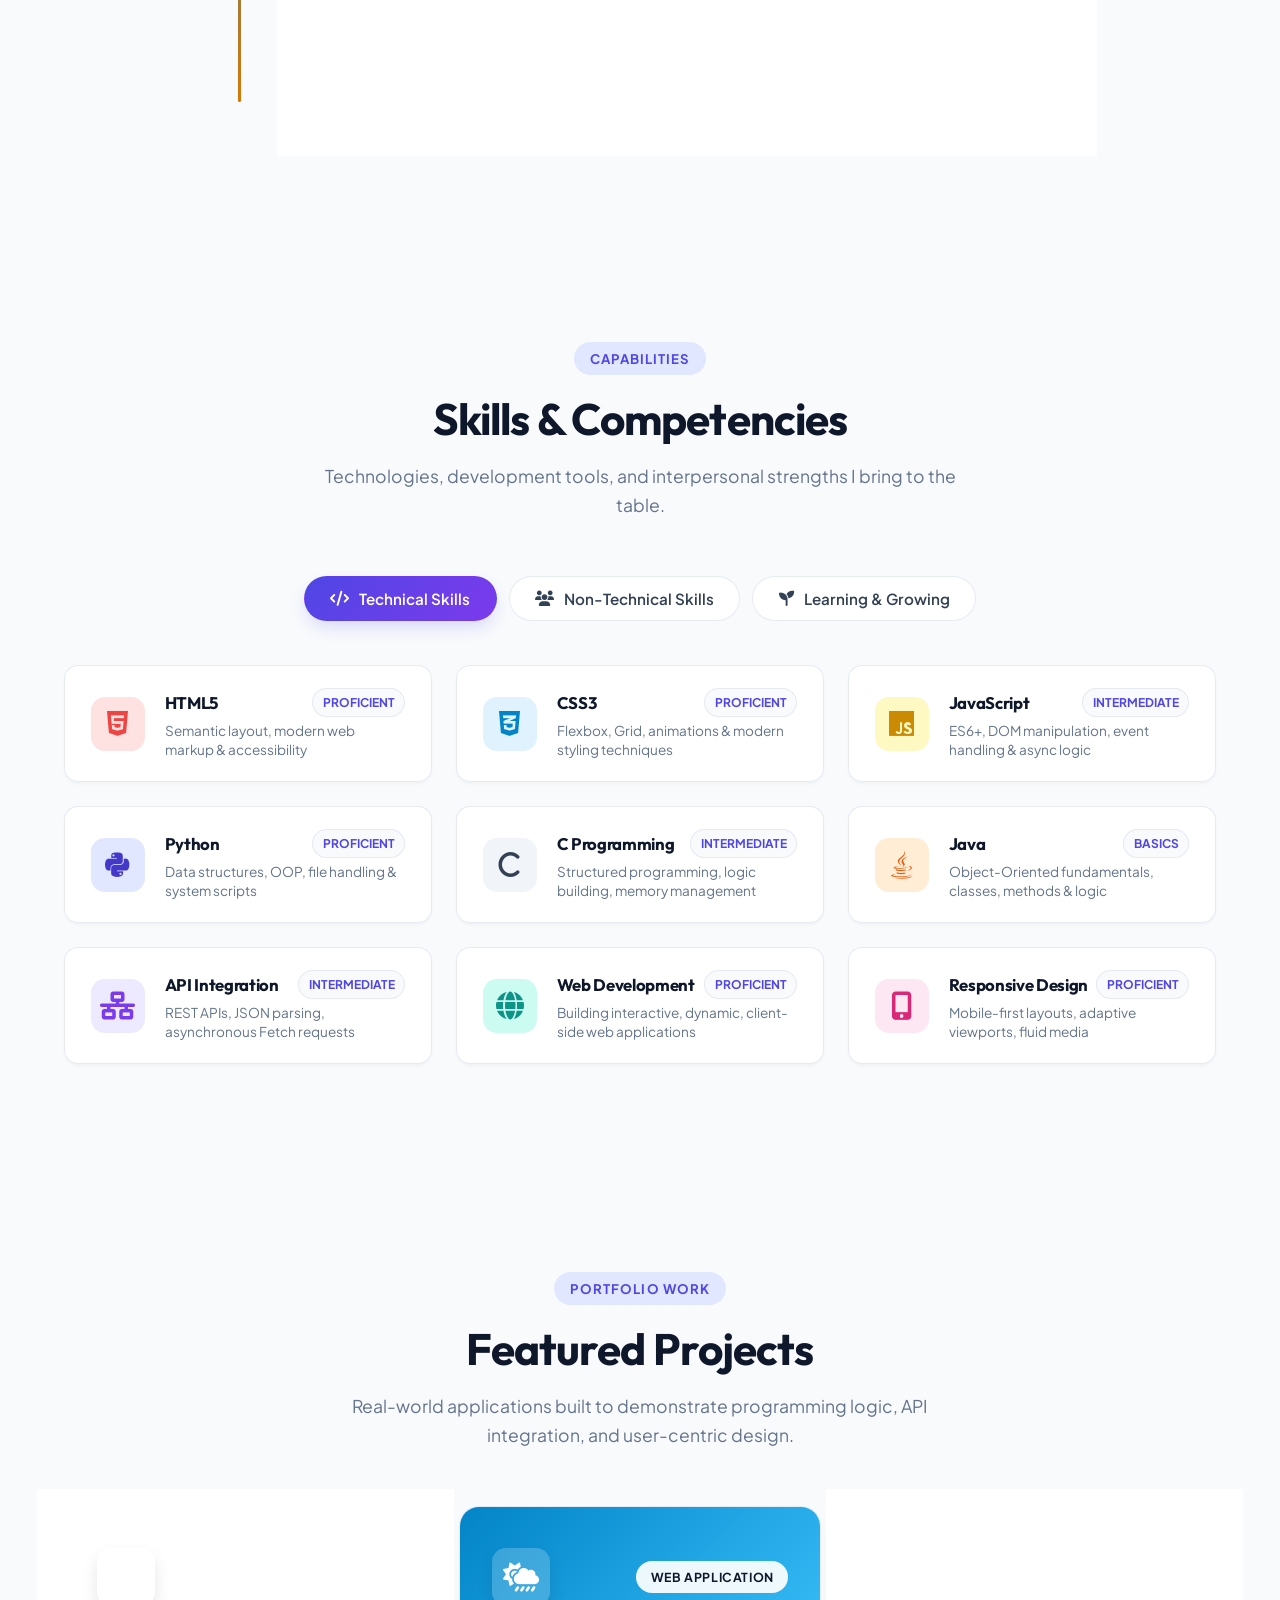
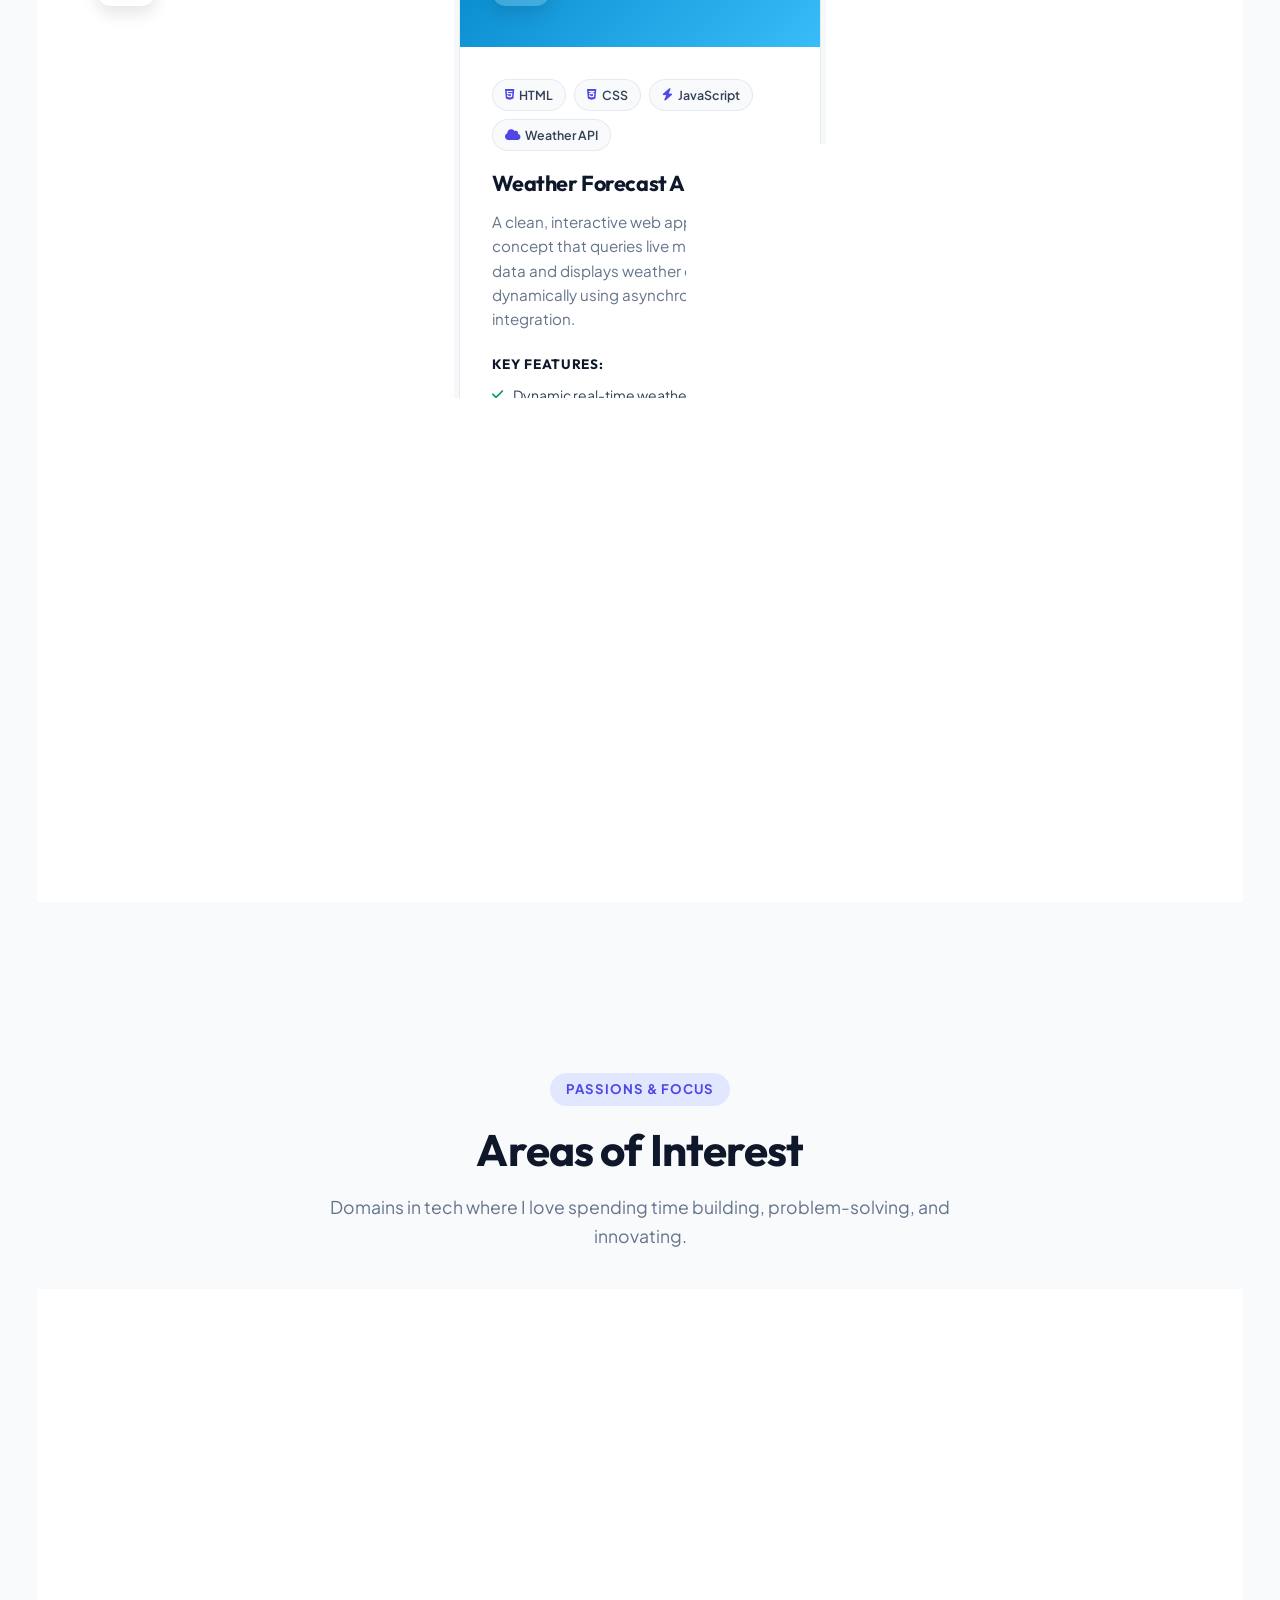
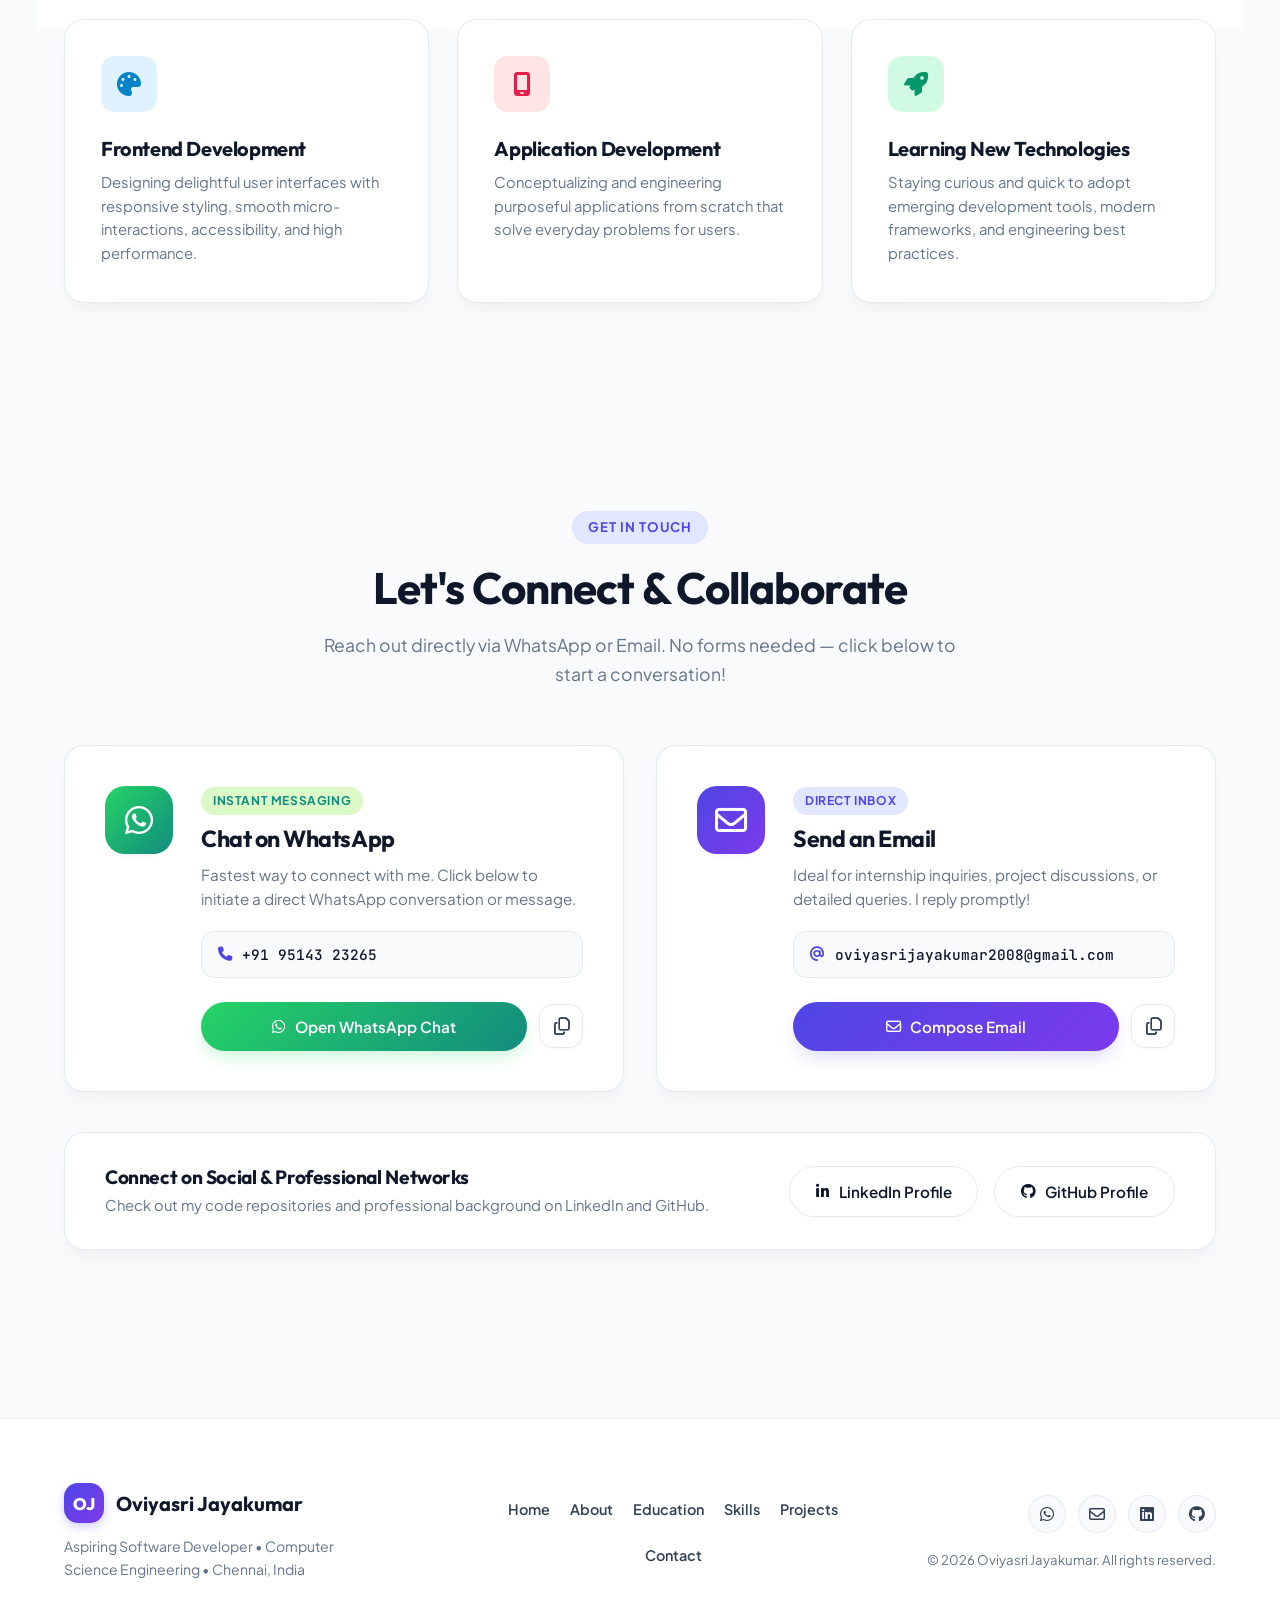
==== commit 19fb8df0: "Updated portfolio to single page" ====
--- a/index.html
+++ b/index.html
@@ -1,222 +1,1100 @@
 <!DOCTYPE html>
-
 <html lang="en">
 <head>
-    <meta charset="UTF-8">
-    <meta name="viewport" content="width=device-width, initial-scale=1.0">
-
-
-<meta name="description"
-      content="Oviyasri J - Computer Science Engineering Student, Web Development Enthusiast and Quick Learner">
-
-<title>Oviyasri J | Student Portfolio</title>
-
-<link rel="stylesheet" href="style.css">
-
-
+  <meta charset="UTF-8">
+  <meta name="viewport" content="width=device-width, initial-scale=1.0">
+  <title>Oviyasri Jayakumar | Aspiring Software Developer & Web Enthusiast</title>
+  <meta name="description" content="Portfolio of Oviyasri Jayakumar - Aspiring Software Developer and Web Development Enthusiast based in Chennai, Tamil Nadu. Skilled in Python, HTML, CSS, JavaScript, C, and Java.">
+  <meta name="keywords" content="Oviyasri Jayakumar, Portfolio, Software Developer, Web Developer, Python, JavaScript, Chennai">
+  <meta name="author" content="Oviyasri Jayakumar">
+
+  <!-- Open Graph / Meta -->
+  <meta property="og:title" content="Oviyasri Jayakumar | Portfolio">
+  <meta property="og:description" content="Aspiring Software Developer | Web Development Enthusiast. B.E. Computer Science Engineering (CGPA 9.3).">
+  <meta property="og:type" content="website">
+
+  <!-- Google Fonts: Plus Jakarta Sans & Outfit -->
+  <link rel="preconnect" href="https://fonts.googleapis.com">
+  <link rel="preconnect" href="https://fonts.gstatic.com" crossorigin>
+  <link href="https://fonts.googleapis.com/css2?family=Outfit:wght@400;500;600;700;800&family=Plus+Jakarta+Sans:wght@300;400;500;600;700;800&family=JetBrains+Mono:wght@400;500&display=swap" rel="stylesheet">
+
+  <!-- Font Awesome Icons -->
+  <link rel="stylesheet" href="https://cdnjs.cloudflare.com/ajax/libs/font-awesome/6.5.1/css/all.min.css">
+
+  <!-- Stylesheet -->
+  <link rel="stylesheet" href="style.css">
 </head>
-
 <body>
-
-<!-- NAVBAR -->
-
-<nav class="navbar">
-
-<a href="index.html" class="logo">
-    Oviyasri
-</a>
-
-<div class="nav-links">
-    <a href="index.html" class="nav-item active">Home</a>
-    <a href="about.html" class="nav-item">About</a>
-    <a href="skills.html" class="nav-item">Skills</a>
-    <a href="contact.html" class="nav-item">Contact</a>
-    <a href="contact.html" class="nav-btn">Hire Me</a>
-</div>
-
-
-</nav>
-
-<!-- HERO -->
-
-<section class="hero">
-
-
-<div class="hero-content">
-
-    <p class="small-title">
-        WELCOME TO MY PORTFOLIO
-    </p>
-
-    <h1>
-        Hi, I'm <span>Oviyasri</span>.
-        <br>
-        I build my future with
-        <span>technology.</span>
-    </h1>
-
-    <p class="hero-text">
-        I am a Computer Science Engineering student passionate about
-        Web Development, programming and modern technologies.
-        I am also a quick learner who enjoys exploring new concepts
-        and improving my skills.
-    </p>
-
-    <div class="hero-buttons">
-
-        <a href="skills.html#projects" class="main-btn">
-            View My Work →
+  <!-- Ambient background glow elements -->
+  <div class="ambient-glow glow-1"></div>
+  <div class="ambient-glow glow-2"></div>
+  <div class="ambient-glow glow-3"></div>
+
+  <!-- Header / Navigation -->
+  <header class="site-header" id="header">
+    <div class="container header-container">
+      <a href="#hero" class="brand-logo" aria-label="Oviyasri Jayakumar Home">
+        <span class="logo-badge">OJ</span>
+        <div class="logo-text">
+          <span class="logo-name">Oviyasri</span>
+          <span class="logo-dot">J</span>
+        </div>
+      </a>
+
+      <!-- Desktop Nav -->
+      <nav class="desktop-nav" aria-label="Main Navigation">
+        <ul class="nav-links">
+          <li><a href="#about" class="nav-link">About</a></li>
+          <li><a href="#education" class="nav-link">Education</a></li>
+          <li><a href="#skills" class="nav-link">Skills</a></li>
+          <li><a href="#projects" class="nav-link">Projects</a></li>
+          <li><a href="#interests" class="nav-link">Interests</a></li>
+          <li><a href="#contact" class="nav-link">Contact</a></li>
+        </ul>
+      </nav>
+
+      <!-- Header Action -->
+      <div class="header-actions">
+        <a href="https://wa.me/919514323265?text=Hi%20Oviyasri%2C%20I%20saw%20your%20portfolio%20and%20would%20like%20to%20connect%21" target="_blank" rel="noopener noreferrer" class="btn btn-sm btn-whatsapp">
+          <i class="fa-brands fa-whatsapp"></i>
+          <span class="btn-text">WhatsApp</span>
         </a>
-
-        <a href="contact.html" class="outline-btn">
-            Contact Me
-        </a>
-
+        <button class="mobile-toggle" id="mobileToggle" aria-label="Toggle navigation menu" aria-expanded="false">
+          <span class="bar bar-1"></span>
+          <span class="bar bar-2"></span>
+          <span class="bar bar-3"></span>
+        </button>
+      </div>
     </div>
 
-    <div class="quick-info">
-
-        <div>
-            <strong>7+</strong>
-            <span>Technical Skills</span>
-        </div>
-
-        <div>
-            <strong>2+</strong>
-            <span>Years Learning</span>
-        </div>
-
-        <div>
-            <strong>∞</strong>
-            <span>Curiosity</span>
-        </div>
-
+    <!-- Mobile Drawer -->
+    <div class="mobile-drawer" id="mobileDrawer">
+      <div class="drawer-content">
+        <ul class="mobile-nav-links">
+          <li><a href="#hero" class="mobile-nav-link"><i class="fa-solid fa-house"></i> Home</a></li>
+          <li><a href="#about" class="mobile-nav-link"><i class="fa-solid fa-user"></i> About</a></li>
+          <li><a href="#education" class="mobile-nav-link"><i class="fa-solid fa-graduation-cap"></i> Education</a></li>
+          <li><a href="#skills" class="mobile-nav-link"><i class="fa-solid fa-code"></i> Skills</a></li>
+          <li><a href="#projects" class="mobile-nav-link"><i class="fa-solid fa-laptop-code"></i> Projects</a></li>
+          <li><a href="#interests" class="mobile-nav-link"><i class="fa-solid fa-compass"></i> Interests</a></li>
+          <li><a href="#contact" class="mobile-nav-link"><i class="fa-solid fa-paper-plane"></i> Contact</a></li>
+        </ul>
+        <div class="drawer-footer">
+          <p class="drawer-contact-title">Quick Connect</p>
+          <div class="drawer-btns">
+            <a href="https://wa.me/919514323265" target="_blank" rel="noopener noreferrer" class="btn btn-whatsapp w-full">
+              <i class="fa-brands fa-whatsapp"></i> WhatsApp Me
+            </a>
+            <a href="mailto:oviyasrijayakumar2008@gmail.com" class="btn btn-outline w-full">
+              <i class="fa-regular fa-envelope"></i> Email Me
+            </a>
+          </div>
+        </div>
+      </div>
     </div>
-
-</div>
-
-
-<div class="hero-image">
-
-    <div class="image-glow"></div>
-
-    <div class="image-frame">
-
-        <img
-            src="images/portfoliopic.jpg"
-            alt="Oviyasri J"
-        >
-
+  </header>
+
+  <main>
+    <!-- HERO SECTION -->
+    <section class="section hero-section" id="hero">
+      <div class="container hero-container">
+        <!-- Hero Text -->
+        <div class="hero-content">
+          <div class="hero-badge animate-fade-in">
+            <span class="status-pulse"></span>
+            <span>Open for Internships & Opportunities</span>
+          </div>
+
+          <h1 class="hero-title animate-fade-in delay-1">
+            Hi, I'm <span class="gradient-text">Oviyasri Jayakumar</span>
+          </h1>
+
+          <p class="hero-role animate-fade-in delay-2">
+            Aspiring Software Developer <span class="role-divider">•</span> Web Development Enthusiast
+          </p>
+
+          <p class="hero-bio animate-fade-in delay-3">
+            Passionate CS student from <strong>Chennai</strong> with a strong academic foundation (<strong>9.3 CGPA</strong>) and a drive to craft elegant, responsive web experiences and robust software solutions.
+          </p>
+
+          <!-- Quick Highlights Pills -->
+          <div class="hero-highlights animate-fade-in delay-3">
+            <span class="highlight-chip">
+              <i class="fa-solid fa-location-dot"></i> Chennai, Tamil Nadu
+            </span>
+            <span class="highlight-chip">
+              <i class="fa-solid fa-award"></i> 9.3 CGPA • S.A. Engg College
+            </span>
+            <span class="highlight-chip">
+              <i class="fa-solid fa-language"></i> Tamil & English
+            </span>
+          </div>
+
+          <!-- Hero CTAs (WhatsApp & Mail Only) -->
+          <div class="hero-actions animate-fade-in delay-4">
+            <a href="https://wa.me/919514323265?text=Hi%20Oviyasri%2C%20I%20saw%20your%20portfolio%20and%20would%20love%20to%20connect%21" target="_blank" rel="noopener noreferrer" class="btn btn-whatsapp btn-lg">
+              <i class="fa-brands fa-whatsapp"></i>
+              <span>Chat on WhatsApp</span>
+            </a>
+            <a href="mailto:oviyasrijayakumar2008@gmail.com?subject=Opportunity%20Inquiry%20-%20Oviyasri%20Portfolio" class="btn btn-outline btn-lg">
+              <i class="fa-regular fa-envelope"></i>
+              <span>Send Email</span>
+            </a>
+          </div>
+
+          <!-- Social Links -->
+          <div class="hero-socials animate-fade-in delay-4">
+            <span class="social-label">Follow & Explore:</span>
+            <a href="https://www.linkedin.com/in/oviyasri-jayakumar-236a88341" target="_blank" rel="noopener noreferrer" class="social-link" title="LinkedIn Profile" aria-label="LinkedIn">
+              <i class="fa-brands fa-linkedin-in"></i>
+            </a>
+            <a href="https://github.com/Oviyasrijayakumar" target="_blank" rel="noopener noreferrer" class="social-link" title="GitHub Profile" aria-label="GitHub">
+              <i class="fa-brands fa-github"></i>
+            </a>
+            <a href="tel:+919514323265" class="social-link" title="Call Me" aria-label="Phone">
+              <i class="fa-solid fa-phone"></i>
+            </a>
+          </div>
+        </div>
+
+        <!-- Hero Visual / Photo Card -->
+        <div class="hero-visual animate-fade-in delay-2">
+          <div class="profile-card-wrapper">
+            <!-- Decorative rings -->
+            <div class="profile-ring"></div>
+            <div class="profile-ring-outer"></div>
+
+            <div class="profile-card">
+              <div class="profile-image-container">
+                <img src="assets/profile.png" alt="Oviyasri Jayakumar" class="profile-image" loading="eager">
+                <div class="profile-overlay-gradient"></div>
+              </div>
+              
+              <div class="profile-card-footer">
+                <div class="profile-status-indicator">
+                  <span class="dot-online"></span>
+                  <div>
+                    <h4 class="profile-name-tag">Oviyasri Jayakumar</h4>
+                    <p class="profile-sub-tag">B.E. Computer Science</p>
+                  </div>
+                </div>
+                <div class="quick-icons">
+                  <a href="https://wa.me/919514323265" target="_blank" rel="noopener noreferrer" class="mini-icon-btn whatsapp" title="Chat on WhatsApp">
+                    <i class="fa-brands fa-whatsapp"></i>
+                  </a>
+                  <a href="mailto:oviyasrijayakumar2008@gmail.com" class="mini-icon-btn email" title="Send Email">
+                    <i class="fa-regular fa-envelope"></i>
+                  </a>
+                </div>
+              </div>
+            </div>
+
+            <!-- Floating Badge: CGPA -->
+            <div class="floating-badge badge-cgpa">
+              <div class="badge-icon gold">
+                <i class="fa-solid fa-star"></i>
+              </div>
+              <div class="badge-info">
+                <span class="badge-value">9.3 CGPA</span>
+                <span class="badge-caption">B.E. Computer Science</span>
+              </div>
+            </div>
+
+            <!-- Floating Badge: Projects -->
+            <div class="floating-badge badge-projects">
+              <div class="badge-icon indigo">
+                <i class="fa-solid fa-code-branch"></i>
+              </div>
+              <div class="badge-info">
+                <span class="badge-value">3+ Projects</span>
+                <span class="badge-caption">Built & Deployed</span>
+              </div>
+            </div>
+
+            <!-- Floating Badge: Tech Stacks -->
+            <div class="floating-badge badge-tech">
+              <div class="badge-icon green">
+                <i class="fa-solid fa-check"></i>
+              </div>
+              <div class="badge-info">
+                <span class="badge-value">Python & Web</span>
+                <span class="badge-caption">Modern Development</span>
+              </div>
+            </div>
+          </div>
+        </div>
+      </div>
+    </section>
+
+    <!-- ABOUT & CAREER OBJECTIVE SECTION -->
+    <section class="section about-section" id="about">
+      <div class="container">
+        <div class="section-header text-center">
+          <span class="section-tag">About Me</span>
+          <h2 class="section-title">Driven by Curiosity & Code</h2>
+          <p class="section-subtitle">A glimpse into my journey, core values, and what drives my pursuit of software excellence.</p>
+        </div>
+
+        <div class="about-grid">
+          <!-- Career Objective Card -->
+          <div class="about-card objective-card glass-panel">
+            <div class="card-glow"></div>
+            <div class="objective-header">
+              <div class="icon-bubble indigo">
+                <i class="fa-solid fa-bullseye"></i>
+              </div>
+              <div>
+                <span class="card-eyebrow">Professional Direction</span>
+                <h3 class="card-title">Career Objective</h3>
+              </div>
+            </div>
+            <p class="objective-text">
+              Motivated and enthusiastic learner with a deep interest in software development and web technologies. Currently honing practical proficiency in <strong>Python, HTML, CSS, JavaScript, C</strong>, and <strong>basic Java</strong>.
+            </p>
+            <p class="objective-subtext">
+              Looking for impactful opportunities to apply technical knowledge through real-world projects, software internships, and collaborative engineering environments with continuous skill growth.
+            </p>
+            <div class="quote-box">
+              <i class="fa-solid fa-quote-left quote-icon"></i>
+              <span>"Striving to transform conceptual logic into beautiful, user-first digital experiences."</span>
+            </div>
+          </div>
+
+          <!-- Personal Bio Card -->
+          <div class="about-card personal-details-card glass-panel">
+            <div class="card-glow"></div>
+            <div class="objective-header">
+              <div class="icon-bubble teal">
+                <i class="fa-solid fa-id-card"></i>
+              </div>
+              <div>
+                <span class="card-eyebrow">Personal Snapshot</span>
+                <h3 class="card-title">Key Information</h3>
+              </div>
+            </div>
+
+            <div class="details-list">
+              <div class="detail-item">
+                <div class="detail-icon"><i class="fa-solid fa-calendar-day"></i></div>
+                <div class="detail-content">
+                  <span class="detail-label">Date of Birth</span>
+                  <span class="detail-value">18 January 2008</span>
+                </div>
+              </div>
+
+              <div class="detail-item">
+                <div class="detail-icon"><i class="fa-solid fa-map-pin"></i></div>
+                <div class="detail-content">
+                  <span class="detail-label">Location</span>
+                  <span class="detail-value">Chennai, Tamil Nadu, India</span>
+                </div>
+              </div>
+
+              <div class="detail-item">
+                <div class="detail-icon"><i class="fa-solid fa-language"></i></div>
+                <div class="detail-content">
+                  <span class="detail-label">Languages Known</span>
+                  <span class="detail-value">Tamil (Native) & English (Fluent)</span>
+                </div>
+              </div>
+
+              <div class="detail-item">
+                <div class="detail-icon"><i class="fa-solid fa-graduation-cap"></i></div>
+                <div class="detail-content">
+                  <span class="detail-label">Degree Focus</span>
+                  <span class="detail-value">B.E. Computer Science Engineering</span>
+                </div>
+              </div>
+            </div>
+
+            <!-- Soft skills tags -->
+            <div class="strengths-wrapper">
+              <span class="strengths-title">Core Competencies:</span>
+              <div class="strengths-pills">
+                <span class="pill">Quick Learner</span>
+                <span class="pill">Problem Solver</span>
+                <span class="pill">Team Collaboration</span>
+                <span class="pill">Adaptable</span>
+              </div>
+            </div>
+          </div>
+        </div>
+
+        <!-- Metric Counter Strip -->
+        <div class="metric-strip">
+          <div class="metric-item">
+            <span class="metric-number">9.3</span>
+            <span class="metric-label">College CGPA</span>
+          </div>
+          <div class="metric-divider"></div>
+          <div class="metric-item">
+            <span class="metric-number">93.2%</span>
+            <span class="metric-label">10th Grade Score</span>
+          </div>
+          <div class="metric-divider"></div>
+          <div class="metric-item">
+            <span class="metric-number">87.8%</span>
+            <span class="metric-label">12th Grade Score</span>
+          </div>
+          <div class="metric-divider"></div>
+          <div class="metric-item">
+            <span class="metric-number">3+</span>
+            <span class="metric-label">Featured Projects</span>
+          </div>
+        </div>
+      </div>
+    </section>
+
+    <!-- EDUCATION SECTION -->
+    <section class="section education-section" id="education">
+      <div class="container">
+        <div class="section-header text-center">
+          <span class="section-tag">Academic Background</span>
+          <h2 class="section-title">Education & Milestones</h2>
+          <p class="section-subtitle">Consistent academic distinction and passion for computer science and engineering.</p>
+        </div>
+
+        <div class="timeline-container">
+          <!-- Timeline Track Line -->
+          <div class="timeline-line"></div>
+
+          <!-- Timeline Item 1: College -->
+          <div class="timeline-item active">
+            <div class="timeline-dot">
+              <i class="fa-solid fa-graduation-cap"></i>
+            </div>
+            <div class="timeline-card glass-panel">
+              <div class="timeline-card-header">
+                <div>
+                  <span class="badge-status current">Undergraduate Degree</span>
+                  <h3 class="institution-name">S.A. Engineering College</h3>
+                  <p class="degree-title">B.E. Computer Science and Engineering</p>
+                </div>
+                <div class="grade-badge highlight">
+                  <span class="grade-label">Current CGPA</span>
+                  <span class="grade-score">9.3 / 10</span>
+                </div>
+              </div>
+              <p class="institution-desc">
+                Engaged in comprehensive study of computer science fundamentals, data structures, algorithm design, software engineering, and full-stack web development principles.
+              </p>
+              <div class="timeline-tags">
+                <span class="edu-tag"><i class="fa-solid fa-circle-check"></i> Department of CSE</span>
+                <span class="edu-tag"><i class="fa-solid fa-location-dot"></i> Chennai, Tamil Nadu</span>
+                <span class="edu-tag"><i class="fa-solid fa-award"></i> Academic Top Tier</span>
+              </div>
+            </div>
+          </div>
+
+          <!-- Timeline Item 2: 12th Grade -->
+          <div class="timeline-item">
+            <div class="timeline-dot">
+              <i class="fa-solid fa-school"></i>
+            </div>
+            <div class="timeline-card glass-panel">
+              <div class="timeline-card-header">
+                <div>
+                  <span class="badge-status completed">Higher Secondary (12th)</span>
+                  <h3 class="institution-name">Girls Government Higher Secondary School</h3>
+                  <p class="degree-title">Kovur, Chennai</p>
+                </div>
+                <div class="grade-badge">
+                  <span class="grade-label">Percentage</span>
+                  <span class="grade-score">87.83%</span>
+                </div>
+              </div>
+              <p class="institution-desc">
+                Successfully completed higher secondary education with distinction in science and mathematics stream, building a robust analytical and logical foundation.
+              </p>
+              <div class="timeline-tags">
+                <span class="edu-tag"><i class="fa-solid fa-calendar"></i> Higher Secondary Certificate</span>
+                <span class="edu-tag"><i class="fa-solid fa-location-dot"></i> Kovur, Chennai</span>
+              </div>
+            </div>
+          </div>
+
+          <!-- Timeline Item 3: 10th Grade -->
+          <div class="timeline-item">
+            <div class="timeline-dot">
+              <i class="fa-solid fa-book-open"></i>
+            </div>
+            <div class="timeline-card glass-panel">
+              <div class="timeline-card-header">
+                <div>
+                  <span class="badge-status completed">Secondary School (10th)</span>
+                  <h3 class="institution-name">Girls Government Higher Secondary School</h3>
+                  <p class="degree-title">Kovur, Chennai</p>
+                </div>
+                <div class="grade-badge gold">
+                  <span class="grade-label">Percentage</span>
+                  <span class="grade-score">93.2%</span>
+                </div>
+              </div>
+              <p class="institution-desc">
+                Graduated secondary school with exceptional academic honors and high distinction across all core academic disciplines.
+              </p>
+              <div class="timeline-tags">
+                <span class="edu-tag"><i class="fa-solid fa-trophy"></i> 93.2% Distinction</span>
+                <span class="edu-tag"><i class="fa-solid fa-location-dot"></i> Kovur, Chennai</span>
+              </div>
+            </div>
+          </div>
+        </div>
+      </div>
+    </section>
+
+    <!-- SKILLS SECTION -->
+    <section class="section skills-section" id="skills">
+      <div class="container">
+        <div class="section-header text-center">
+          <span class="section-tag">Capabilities</span>
+          <h2 class="section-title">Skills & Competencies</h2>
+          <p class="section-subtitle">Technologies, development tools, and interpersonal strengths I bring to the table.</p>
+        </div>
+
+        <!-- Skill Tabs -->
+        <div class="skills-tabs">
+          <button class="tab-btn active" data-tab="technical">
+            <i class="fa-solid fa-code"></i> Technical Skills
+          </button>
+          <button class="tab-btn" data-tab="soft">
+            <i class="fa-solid fa-users"></i> Non-Technical Skills
+          </button>
+          <button class="tab-btn" data-tab="learning">
+            <i class="fa-solid fa-seedling"></i> Learning & Growing
+          </button>
+        </div>
+
+        <!-- Tab 1: Technical Skills -->
+        <div class="tab-content active" id="tab-technical">
+          <div class="skills-grid">
+            <!-- HTML5 -->
+            <div class="skill-card">
+              <div class="skill-icon-wrap html">
+                <i class="fa-brands fa-html5"></i>
+              </div>
+              <div class="skill-details">
+                <div class="skill-header">
+                  <h4 class="skill-name">HTML5</h4>
+                  <span class="skill-level">Proficient</span>
+                </div>
+                <p class="skill-sub">Semantic layout, modern web markup & accessibility</p>
+              </div>
+            </div>
+
+            <!-- CSS3 -->
+            <div class="skill-card">
+              <div class="skill-icon-wrap css">
+                <i class="fa-brands fa-css3-alt"></i>
+              </div>
+              <div class="skill-details">
+                <div class="skill-header">
+                  <h4 class="skill-name">CSS3</h4>
+                  <span class="skill-level">Proficient</span>
+                </div>
+                <p class="skill-sub">Flexbox, Grid, animations & modern styling techniques</p>
+              </div>
+            </div>
+
+            <!-- JavaScript -->
+            <div class="skill-card">
+              <div class="skill-icon-wrap js">
+                <i class="fa-brands fa-js"></i>
+              </div>
+              <div class="skill-details">
+                <div class="skill-header">
+                  <h4 class="skill-name">JavaScript</h4>
+                  <span class="skill-level">Intermediate</span>
+                </div>
+                <p class="skill-sub">ES6+, DOM manipulation, event handling & async logic</p>
+              </div>
+            </div>
+
+            <!-- Python -->
+            <div class="skill-card">
+              <div class="skill-icon-wrap python">
+                <i class="fa-brands fa-python"></i>
+              </div>
+              <div class="skill-details">
+                <div class="skill-header">
+                  <h4 class="skill-name">Python</h4>
+                  <span class="skill-level">Proficient</span>
+                </div>
+                <p class="skill-sub">Data structures, OOP, file handling & system scripts</p>
+              </div>
+            </div>
+
+            <!-- C Programming -->
+            <div class="skill-card">
+              <div class="skill-icon-wrap cprog">
+                <i class="fa-solid fa-c"></i>
+              </div>
+              <div class="skill-details">
+                <div class="skill-header">
+                  <h4 class="skill-name">C Programming</h4>
+                  <span class="skill-level">Intermediate</span>
+                </div>
+                <p class="skill-sub">Structured programming, logic building, memory management</p>
+              </div>
+            </div>
+
+            <!-- Java Basics -->
+            <div class="skill-card">
+              <div class="skill-icon-wrap java">
+                <i class="fa-brands fa-java"></i>
+              </div>
+              <div class="skill-details">
+                <div class="skill-header">
+                  <h4 class="skill-name">Java</h4>
+                  <span class="skill-level">Basics</span>
+                </div>
+                <p class="skill-sub">Object-Oriented fundamentals, classes, methods & logic</p>
+              </div>
+            </div>
+
+            <!-- API Integration -->
+            <div class="skill-card">
+              <div class="skill-icon-wrap api">
+                <i class="fa-solid fa-network-wired"></i>
+              </div>
+              <div class="skill-details">
+                <div class="skill-header">
+                  <h4 class="skill-name">API Integration</h4>
+                  <span class="skill-level">Intermediate</span>
+                </div>
+                <p class="skill-sub">REST APIs, JSON parsing, asynchronous Fetch requests</p>
+              </div>
+            </div>
+
+            <!-- Web Development -->
+            <div class="skill-card">
+              <div class="skill-icon-wrap web">
+                <i class="fa-solid fa-globe"></i>
+              </div>
+              <div class="skill-details">
+                <div class="skill-header">
+                  <h4 class="skill-name">Web Development</h4>
+                  <span class="skill-level">Proficient</span>
+                </div>
+                <p class="skill-sub">Building interactive, dynamic, client-side web applications</p>
+              </div>
+            </div>
+
+            <!-- Responsive Design -->
+            <div class="skill-card">
+              <div class="skill-icon-wrap responsive">
+                <i class="fa-solid fa-mobile-screen-button"></i>
+              </div>
+              <div class="skill-details">
+                <div class="skill-header">
+                  <h4 class="skill-name">Responsive Design</h4>
+                  <span class="skill-level">Proficient</span>
+                </div>
+                <p class="skill-sub">Mobile-first layouts, adaptive viewports, fluid media</p>
+              </div>
+            </div>
+          </div>
+        </div>
+
+        <!-- Tab 2: Soft Skills -->
+        <div class="tab-content" id="tab-soft">
+          <div class="soft-skills-grid">
+            <div class="soft-skill-card">
+              <div class="soft-icon blue"><i class="fa-solid fa-comments"></i></div>
+              <h4>Communication</h4>
+              <p>Articulating ideas clearly, collaborating transparently across teams, and active listening.</p>
+            </div>
+
+            <div class="soft-skill-card">
+              <div class="soft-icon purple"><i class="fa-solid fa-people-group"></i></div>
+              <h4>Teamwork</h4>
+              <p>Thriving in group projects, supporting peers, and contributing positively to shared outcomes.</p>
+            </div>
+
+            <div class="soft-skill-card">
+              <div class="soft-icon amber"><i class="fa-solid fa-crown"></i></div>
+              <h4>Leadership</h4>
+              <p>Taking initiative, guiding academic project efforts, and maintaining team momentum.</p>
+            </div>
+
+            <div class="soft-skill-card">
+              <div class="soft-icon green"><i class="fa-solid fa-bolt"></i></div>
+              <h4>Quick Learning</h4>
+              <p>Rapidly absorbing new paradigms, frameworks, syntax, and problem-solving methodologies.</p>
+            </div>
+
+            <div class="soft-skill-card">
+              <div class="soft-icon rose"><i class="fa-solid fa-puzzle-piece"></i></div>
+              <h4>Problem Solving</h4>
+              <p>Breaking complex technical requirements down into structured, solvable steps.</p>
+            </div>
+
+            <div class="soft-skill-card">
+              <div class="soft-icon cyan"><i class="fa-solid fa-clock"></i></div>
+              <h4>Time Management</h4>
+              <p>Prioritizing tasks systematically to deliver assignments and milestones on schedule.</p>
+            </div>
+
+            <div class="soft-skill-card">
+              <div class="soft-icon indigo"><i class="fa-solid fa-arrows-rotate"></i></div>
+              <h4>Adaptability</h4>
+              <p>Embracing evolving technologies, feedback, and shifting engineering needs with ease.</p>
+            </div>
+          </div>
+        </div>
+
+        <!-- Tab 3: Learning & Development -->
+        <div class="tab-content" id="tab-learning">
+          <div class="learning-panel glass-panel">
+            <div class="learning-intro">
+              <div class="icon-bubble green">
+                <i class="fa-solid fa-chart-line"></i>
+              </div>
+              <div>
+                <h3>Continuous Learning Journey</h3>
+                <p>I believe in constant evolution and curiosity. Here are the core areas I am currently deepening my knowledge in every day:</p>
+              </div>
+            </div>
+
+            <div class="learning-badges-grid">
+              <div class="learning-item">
+                <span class="learning-check"><i class="fa-solid fa-circle-check"></i></span>
+                <div>
+                  <strong>Web Development</strong>
+                  <p>Advancing frontend interactivity, performance optimizations & clean design systems.</p>
+                </div>
+              </div>
+
+              <div class="learning-item">
+                <span class="learning-check"><i class="fa-solid fa-circle-check"></i></span>
+                <div>
+                  <strong>Python Programming</strong>
+                  <p>Deepening knowledge of automation, algorithms, data structures & application logic.</p>
+                </div>
+              </div>
+
+              <div class="learning-item">
+                <span class="learning-check"><i class="fa-solid fa-circle-check"></i></span>
+                <div>
+                  <strong>JavaScript (ES6+)</strong>
+                  <p>Mastering modern JavaScript concepts, Promises, Async/Await & Event-driven architecture.</p>
+                </div>
+              </div>
+
+              <div class="learning-item">
+                <span class="learning-check"><i class="fa-solid fa-circle-check"></i></span>
+                <div>
+                  <strong>API Integration</strong>
+                  <p>Connecting web frontends to third-party REST services and handling dynamic data flows.</p>
+                </div>
+              </div>
+
+              <div class="learning-item">
+                <span class="learning-check"><i class="fa-solid fa-circle-check"></i></span>
+                <div>
+                  <strong>Software Development</strong>
+                  <p>Learning modular code organization, version control (Git/GitHub), and testing principles.</p>
+                </div>
+              </div>
+
+              <div class="learning-item">
+                <span class="learning-check"><i class="fa-solid fa-circle-check"></i></span>
+                <div>
+                  <strong>Problem Solving & Fundamentals</strong>
+                  <p>Strengthening algorithmic thinking, edge case analysis, and clean procedural logic.</p>
+                </div>
+              </div>
+            </div>
+          </div>
+        </div>
+      </div>
+    </section>
+
+    <!-- PROJECTS SECTION -->
+    <section class="section projects-section" id="projects">
+      <div class="container">
+        <div class="section-header text-center">
+          <span class="section-tag">Portfolio Work</span>
+          <h2 class="section-title">Featured Projects</h2>
+          <p class="section-subtitle">Real-world applications built to demonstrate programming logic, API integration, and user-centric design.</p>
+        </div>
+
+        <div class="projects-grid">
+          <!-- Project 1: Student Management System -->
+          <div class="project-card glass-panel">
+            <div class="project-banner python-theme">
+              <div class="project-icon-top">
+                <i class="fa-solid fa-users-gear"></i>
+              </div>
+              <span class="project-category-badge">Python Software</span>
+            </div>
+
+            <div class="project-body">
+              <div class="project-tech-stack">
+                <span class="tech-tag"><i class="fa-brands fa-python"></i> Python</span>
+                <span class="tech-tag"><i class="fa-solid fa-database"></i> Data Mgmt</span>
+                <span class="tech-tag"><i class="fa-solid fa-terminal"></i> CLI / Logic</span>
+              </div>
+
+              <h3 class="project-title">Student Management System</h3>
+              
+              <p class="project-description">
+                A software application developed to manage and organize comprehensive student academic records efficiently with structured data manipulation operations.
+              </p>
+
+              <div class="project-features">
+                <h4 class="features-heading">Key Features:</h4>
+                <ul class="features-list">
+                  <li><i class="fa-solid fa-check"></i> Add new student details with unique identifiers</li>
+                  <li><i class="fa-solid fa-check"></i> Update existing student information in real time</li>
+                  <li><i class="fa-solid fa-check"></i> Delete student records with validation</li>
+                  <li><i class="fa-solid fa-check"></i> View and search individual or complete student lists</li>
+                  <li><i class="fa-solid fa-check"></i> Basic structured student data management & validation</li>
+                </ul>
+              </div>
+
+              <div class="project-footer">
+                <div class="project-status">
+                  <span class="status-indicator"></span> Completed Project
+                </div>
+                <a href="https://github.com/Oviyasrijayakumar" target="_blank" rel="noopener noreferrer" class="btn btn-sm btn-outline">
+                  <i class="fa-brands fa-github"></i> View GitHub
+                </a>
+              </div>
+            </div>
+          </div>
+
+          <!-- Project 2: Weather Forecast Application -->
+          <div class="project-card glass-panel">
+            <div class="project-banner weather-theme">
+              <div class="project-icon-top">
+                <i class="fa-solid fa-cloud-sun-rain"></i>
+              </div>
+              <span class="project-category-badge">Web Application</span>
+            </div>
+
+            <div class="project-body">
+              <div class="project-tech-stack">
+                <span class="tech-tag"><i class="fa-brands fa-html5"></i> HTML</span>
+                <span class="tech-tag"><i class="fa-brands fa-css3-alt"></i> CSS</span>
+                <span class="tech-tag"><i class="fa-solid fa-bolt"></i> JavaScript</span>
+                <span class="tech-tag"><i class="fa-solid fa-cloud"></i> Weather API</span>
+              </div>
+
+              <h3 class="project-title">Weather Forecast Application</h3>
+              
+              <p class="project-description">
+                A clean, interactive web application concept that queries live meteorological data and displays weather conditions dynamically using asynchronous API integration.
+              </p>
+
+              <div class="project-features">
+                <h4 class="features-heading">Key Features:</h4>
+                <ul class="features-list">
+                  <li><i class="fa-solid fa-check"></i> Dynamic real-time weather information display</li>
+                  <li><i class="fa-solid fa-check"></i> Asynchronous REST API integration & JSON handling</li>
+                  <li><i class="fa-solid fa-check"></i> User-friendly, clean & intuitive UI layout</li>
+                  <li><i class="fa-solid fa-check"></i> Responsive web-based implementation for all devices</li>
+                  <li><i class="fa-solid fa-check"></i> Visual weather state indicators & temperature reading</li>
+                </ul>
+              </div>
+
+              <!-- Interactive Live Weather Simulation -->
+              <div class="interactive-weather-demo" id="weatherDemo">
+                <div class="weather-demo-header">
+                  <span class="demo-tag"><i class="fa-solid fa-circle-dot"></i> Live Concept Demo</span>
+                  <span class="demo-city">Chennai, TN</span>
+                </div>
+                <div class="weather-demo-content">
+                  <div class="weather-temp">
+                    <span class="temp-num">31°C</span>
+                    <span class="temp-condition"><i class="fa-solid fa-sun weather-icon-sun"></i> Sunny & Breezy</span>
+                  </div>
+                  <div class="weather-stats">
+                    <span>Humidity: 68%</span>
+                    <span>Wind: 14 km/h</span>
+                  </div>
+                </div>
+              </div>
+
+              <div class="project-footer">
+                <div class="project-status">
+                  <span class="status-indicator"></span> API Integrated
+                </div>
+                <a href="https://github.com/Oviyasrijayakumar" target="_blank" rel="noopener noreferrer" class="btn btn-sm btn-outline">
+                  <i class="fa-brands fa-github"></i> View GitHub
+                </a>
+              </div>
+            </div>
+          </div>
+
+          <!-- Project 3: Personal Portfolio Website -->
+          <div class="project-card glass-panel">
+            <div class="project-banner portfolio-theme">
+              <div class="project-icon-top">
+                <i class="fa-solid fa-laptop-code"></i>
+              </div>
+              <span class="project-category-badge">Personal Portfolio</span>
+            </div>
+
+            <div class="project-body">
+              <div class="project-tech-stack">
+                <span class="tech-tag"><i class="fa-brands fa-html5"></i> HTML5</span>
+                <span class="tech-tag"><i class="fa-brands fa-css3-alt"></i> CSS3</span>
+                <span class="tech-tag"><i class="fa-brands fa-js"></i> JavaScript</span>
+                <span class="tech-tag"><i class="fa-solid fa-mobile-screen"></i> Responsive</span>
+              </div>
+
+              <h3 class="project-title">Personal Portfolio Website</h3>
+              
+              <p class="project-description">
+                A responsive personal portfolio website crafted to showcase skills, projects, learning milestones, and provide seamless contact channels for career opportunities.
+              </p>
+
+              <div class="project-features">
+                <h4 class="features-heading">Key Features:</h4>
+                <ul class="features-list">
+                  <li><i class="fa-solid fa-check"></i> About Me and Career Objective spotlight</li>
+                  <li><i class="fa-solid fa-check"></i> Interactive Skills and Academic timeline showcase</li>
+                  <li><i class="fa-solid fa-check"></i> Dedicated Projects and Areas of Interest displays</li>
+                  <li><i class="fa-solid fa-check"></i> Direct WhatsApp & Email communication channels</li>
+                  <li><i class="fa-solid fa-check"></i> Polished light-theme design with mobile responsiveness</li>
+                </ul>
+              </div>
+
+              <div class="project-footer">
+                <div class="project-status">
+                  <span class="status-indicator online"></span> Live Now
+                </div>
+                <a href="#hero" class="btn btn-sm btn-primary">
+                  <i class="fa-solid fa-arrow-up"></i> Explore Live
+                </a>
+              </div>
+            </div>
+          </div>
+        </div>
+      </div>
+    </section>
+
+    <!-- AREAS OF INTEREST SECTION -->
+    <section class="section interests-section" id="interests">
+      <div class="container">
+        <div class="section-header text-center">
+          <span class="section-tag">Passions & Focus</span>
+          <h2 class="section-title">Areas of Interest</h2>
+          <p class="section-subtitle">Domains in tech where I love spending time building, problem-solving, and innovating.</p>
+        </div>
+
+        <div class="interests-grid">
+          <!-- Interest 1: Web Development -->
+          <div class="interest-card glass-panel">
+            <div class="interest-icon indigo">
+              <i class="fa-solid fa-code"></i>
+            </div>
+            <h3 class="interest-title">Web Development</h3>
+            <p class="interest-desc">
+              Architecting smooth, intuitive, and modern web applications that provide seamless digital experiences across all devices.
+            </p>
+          </div>
+
+          <!-- Interest 2: Software Development -->
+          <div class="interest-card glass-panel">
+            <div class="interest-icon purple">
+              <i class="fa-solid fa-laptop-file"></i>
+            </div>
+            <h3 class="interest-title">Software Development</h3>
+            <p class="interest-desc">
+              Building structured, maintainable software systems with clean architecture, robust logic, and optimal algorithmic performance.
+            </p>
+          </div>
+
+          <!-- Interest 3: Python Programming -->
+          <div class="interest-card glass-panel">
+            <div class="interest-icon amber">
+              <i class="fa-brands fa-python"></i>
+            </div>
+            <h3 class="interest-title">Python Programming</h3>
+            <p class="interest-desc">
+              Harnessing Python's expressive syntax and rich ecosystem for scripting, data manipulation, automation, and backend solutions.
+            </p>
+          </div>
+
+          <!-- Interest 4: Frontend Development -->
+          <div class="interest-card glass-panel">
+            <div class="interest-icon teal">
+              <i class="fa-solid fa-palette"></i>
+            </div>
+            <h3 class="interest-title">Frontend Development</h3>
+            <p class="interest-desc">
+              Designing delightful user interfaces with responsive styling, smooth micro-interactions, accessibility, and high performance.
+            </p>
+          </div>
+
+          <!-- Interest 5: Application Development -->
+          <div class="interest-card glass-panel">
+            <div class="interest-icon rose">
+              <i class="fa-solid fa-mobile-screen"></i>
+            </div>
+            <h3 class="interest-title">Application Development</h3>
+            <p class="interest-desc">
+              Conceptualizing and engineering purposeful applications from scratch that solve everyday problems for users.
+            </p>
+          </div>
+
+          <!-- Interest 6: Learning New Technologies -->
+          <div class="interest-card glass-panel">
+            <div class="interest-icon green">
+              <i class="fa-solid fa-rocket"></i>
+            </div>
+            <h3 class="interest-title">Learning New Technologies</h3>
+            <p class="interest-desc">
+              Staying curious and quick to adopt emerging development tools, modern frameworks, and engineering best practices.
+            </p>
+          </div>
+        </div>
+      </div>
+    </section>
+
+    <!-- CONTACT SECTION (WhatsApp & Email Exclusive - No Forms) -->
+    <section class="section contact-section" id="contact">
+      <div class="container">
+        <div class="section-header text-center">
+          <span class="section-tag">Get in Touch</span>
+          <h2 class="section-title">Let's Connect & Collaborate</h2>
+          <p class="section-subtitle">Reach out directly via WhatsApp or Email. No forms needed — click below to start a conversation!</p>
+        </div>
+
+        <div class="contact-hub">
+          <!-- WhatsApp Contact Card -->
+          <div class="contact-card whatsapp-card glass-panel">
+            <div class="contact-card-icon whatsapp">
+              <i class="fa-brands fa-whatsapp"></i>
+            </div>
+            <div class="contact-card-content">
+              <span class="contact-badge whatsapp-badge">Instant Messaging</span>
+              <h3 class="contact-card-title">Chat on WhatsApp</h3>
+              <p class="contact-card-desc">
+                Fastest way to connect with me. Click below to initiate a direct WhatsApp conversation or message.
+              </p>
+              <div class="contact-info-pill">
+                <i class="fa-solid fa-phone"></i>
+                <span>+91 95143 23265</span>
+              </div>
+              <div class="contact-actions-row">
+                <a href="https://wa.me/919514323265?text=Hello%20Oviyasri%2C%20I%20am%20reaching%20out%20after%20viewing%20your%20portfolio." target="_blank" rel="noopener noreferrer" class="btn btn-whatsapp btn-action">
+                  <i class="fa-brands fa-whatsapp"></i> Open WhatsApp Chat
+                </a>
+                <button class="btn btn-icon-only copy-btn" data-copy="+919514323265" title="Copy Phone Number" aria-label="Copy phone number">
+                  <i class="fa-regular fa-copy"></i>
+                </button>
+              </div>
+            </div>
+          </div>
+
+          <!-- Email Contact Card -->
+          <div class="contact-card email-card glass-panel">
+            <div class="contact-card-icon email">
+              <i class="fa-regular fa-envelope"></i>
+            </div>
+            <div class="contact-card-content">
+              <span class="contact-badge email-badge">Direct Inbox</span>
+              <h3 class="contact-card-title">Send an Email</h3>
+              <p class="contact-card-desc">
+                Ideal for internship inquiries, project discussions, or detailed queries. I reply promptly!
+              </p>
+              <div class="contact-info-pill">
+                <i class="fa-solid fa-at"></i>
+                <span class="truncate-email">oviyasrijayakumar2008@gmail.com</span>
+              </div>
+              <div class="contact-actions-row">
+                <a href="mailto:oviyasrijayakumar2008@gmail.com?subject=Opportunity%20Inquiry%20-%20Oviyasri%20Portfolio" class="btn btn-primary btn-action">
+                  <i class="fa-regular fa-envelope"></i> Compose Email
+                </a>
+                <button class="btn btn-icon-only copy-btn" data-copy="oviyasrijayakumar2008@gmail.com" title="Copy Email Address" aria-label="Copy email address">
+                  <i class="fa-regular fa-copy"></i>
+                </button>
+              </div>
+            </div>
+          </div>
+        </div>
+
+        <!-- Social & Quick Info Banner -->
+        <div class="contact-sub-banner glass-panel">
+          <div class="sub-banner-left">
+            <h4>Connect on Social & Professional Networks</h4>
+            <p>Check out my code repositories and professional background on LinkedIn and GitHub.</p>
+          </div>
+          <div class="sub-banner-right">
+            <a href="https://www.linkedin.com/in/oviyasri-jayakumar-236a88341" target="_blank" rel="noopener noreferrer" class="btn btn-outline">
+              <i class="fa-brands fa-linkedin-in"></i> LinkedIn Profile
+            </a>
+            <a href="https://github.com/Oviyasrijayakumar" target="_blank" rel="noopener noreferrer" class="btn btn-outline">
+              <i class="fa-brands fa-github"></i> GitHub Profile
+            </a>
+          </div>
+        </div>
+      </div>
+    </section>
+  </main>
+
+  <!-- Sticky Quick WhatsApp Floating Button -->
+  <a href="https://wa.me/919514323265?text=Hi%20Oviyasri%2C%20I%20came%20across%20your%20portfolio%20and%20wanted%20to%20say%20hello%21" target="_blank" rel="noopener noreferrer" class="floating-whatsapp" title="Message me on WhatsApp" aria-label="Message on WhatsApp">
+    <i class="fa-brands fa-whatsapp"></i>
+    <span class="floating-whatsapp-tooltip">Chat on WhatsApp</span>
+  </a>
+
+  <!-- Toast Notification Container -->
+  <div class="toast" id="toastNotification">
+    <i class="fa-solid fa-circle-check"></i>
+    <span id="toastMessage">Copied to clipboard!</span>
+  </div>
+
+  <!-- SITE FOOTER -->
+  <footer class="site-footer">
+    <div class="container footer-container">
+      <div class="footer-left">
+        <div class="footer-brand">
+          <span class="logo-badge">OJ</span>
+          <span class="footer-name">Oviyasri Jayakumar</span>
+        </div>
+        <p class="footer-tagline">
+          Aspiring Software Developer • Computer Science Engineering • Chennai, India
+        </p>
+      </div>
+
+      <div class="footer-center">
+        <ul class="footer-links">
+          <li><a href="#hero">Home</a></li>
+          <li><a href="#about">About</a></li>
+          <li><a href="#education">Education</a></li>
+          <li><a href="#skills">Skills</a></li>
+          <li><a href="#projects">Projects</a></li>
+          <li><a href="#contact">Contact</a></li>
+        </ul>
+      </div>
+
+      <div class="footer-right">
+        <div class="footer-social-icons">
+          <a href="https://wa.me/919514323265" target="_blank" rel="noopener noreferrer" title="WhatsApp" aria-label="WhatsApp">
+            <i class="fa-brands fa-whatsapp"></i>
+          </a>
+          <a href="mailto:oviyasrijayakumar2008@gmail.com" title="Email" aria-label="Email">
+            <i class="fa-regular fa-envelope"></i>
+          </a>
+          <a href="https://www.linkedin.com/in/oviyasri-jayakumar-236a88341" target="_blank" rel="noopener noreferrer" title="LinkedIn" aria-label="LinkedIn">
+            <i class="fa-brands fa-linkedin"></i>
+          </a>
+          <a href="https://github.com/Oviyasrijayakumar" target="_blank" rel="noopener noreferrer" title="GitHub" aria-label="GitHub">
+            <i class="fa-brands fa-github"></i>
+          </a>
+        </div>
+        <p class="footer-copyright">
+          © <span id="currentYear"></span> Oviyasri Jayakumar. All rights reserved.
+        </p>
+      </div>
     </div>
-
-    <div class="floating-card card-one">
-        <span>💻</span>
-        Web Development
-    </div>
-
-    <div class="floating-card card-two">
-        <span>🚀</span>
-        Quick Learner
-    </div>
-
-</div>
-
-</section>
-
-<!-- FEATURE CARDS -->
-
-<section class="features">
-
-
-<div class="feature-box">
-
-    <div class="feature-icon">🎓</div>
-
-    <h3>Computer Science</h3>
-
-    <p>
-        Building a strong foundation in programming,
-        software development and computer science concepts.
-    </p>
-
-</div>
-
-
-<div class="feature-box">
-
-    <div class="feature-icon">💻</div>
-
-    <h3>Web Development</h3>
-
-    <p>
-        Learning to create responsive and user-friendly
-        websites using modern web technologies.
-    </p>
-
-</div>
-
-
-<div class="feature-box">
-
-    <div class="feature-icon">⚡</div>
-
-    <h3>Quick Learner</h3>
-
-    <p>
-        Always curious to learn new technologies,
-        practice concepts and improve my skills.
-    </p>
-
-</div>
-
-
-</section>
-
-<!-- CTA -->
-
-<section class="home-cta">
-
-<p class="small-title">LET'S CONNECT</p>
-
-<h2>
-    Have an idea or opportunity?
-</h2>
-
-<p>
-    I'm always interested in learning, building and
-    exploring new opportunities.
-</p>
-
-<a href="contact.html" class="main-btn">
-    Get In Touch →
-</a>
-
-</section>
-
-<!-- FOOTER -->
-
-<footer>
-
-<h3>Oviyasri</h3>
-
-<p>
-    Computer Science Engineering Student
-</p>
-
-<div class="social-links">
-    <a href="#" target="_blank">LinkedIn</a>
-    <a href="#" target="_blank">Gmail</a>
-    <a href="#" target="_blank">GitHub</a>
-</div>
-
-<p class="copyright">
-    © 2026 Oviyasri J. All Rights Reserved.
-</p>
-
-
-</footer>
-
-<script src="script.js"></script>
-
+  </footer>
+
+  <!-- Scripts -->
+  <script src="script.js"></script>
 </body>
 </html>
--- a/style.css
+++ b/style.css
@@ -1,1855 +1,2457 @@
-/** {
-    margin: 1px ;
-    padding: 5px;
-    box-sizing: border-box;
-}
-body {
-    font-family: Arial, sans-serif;
-    color: #1d2939;
-    background-color: #ffffff;
-}
-.navbar {
-    height: 70px;
-    display: flex;
-    align-items: center;
-    justify-content: space-between;
-    padding: 0 9%;
-    background: white;
-}
-.logo {
-    font-size: 22px;
-    font-weight: bold;
-    color: #0878f9;
-}
-.nav-links {
-    display: flex;
-    align-items: center;
-    gap: 25px;
-}
-.nav-links a {
-    text-decoration: none;
-    color: #263238;
-    font-size: 16px;
-}
-.nav-links a:hover {
-    color: #0878f9;
-}
-.nav-btn {
-    background: #0878f9;
-    color: white !important;
-    padding: 11px 20px;
-    border-radius: 5px;
-}
-.hero {
-    min-height: 500px;
-    padding: 50px 9%;
-    display: flex;
-    align-items: center;
-    justify-content: space-between;
-}
-.hero-content {
-    width: 55%;
-}
-.small-title {
-    color: #0878f9;
-    font-size: 15px;
-    font-weight: bold;
-    margin-bottom: 15px;
-}
-.hero h1 {
-    font-size: 48px;
-    line-height: 1.15;
-    color: #202d3d;
-    margin-bottom: 20px;
-}
-.hero h1 span {
-    color: #0878f9;
-}
-.hero-text {
-    width: 90%;
-    color: #667085;
-    font-size: 16px;
-    line-height: 1.7;
-    margin-bottom: 25px;
-}
-.main-btn {
-    display: inline-block;
-    text-decoration: none;
-    background: #0878f9;
-    color: white;
-    padding: 13px 25px;
-    border-radius: 5px;
-    font-size: 16px;
-    font-weight: bold;
-}
-.main-btn:hover {
-    background: #0665d6;
-}
-.hero-image {
-    width: 40%;
-    height: 40px;
-    position: relative;
-    display: flex;
-    align-items: center;
-    justify-content: center;
-}
-.square {
-    position: absolute;
-    width: 300px;
-    height: 300px;
-border-radius:0;
-    object-fit: cover;
-    background: #eaf4ff;
-}
-.hero-image img {
-    position: relative;
-    width: 300px;
-    height: 300px;
-    object-fit: cover;
-    z-index: 2;
-    border-radius: 0;
-}
-.floating-card {
-    position: absolute;
-    background: white;
-    padding: 13px 18px;
-    border-radius: 7px;
-    box-shadow: 0 5px 20px rgba(0, 0, 0, 0.12);
-    font-size: 16px;
-    font-weight: bold;
-    z-index: 3;
-}
-.card-one {
-    top: 80px;
-    right: 0;
-    color: #0878f9;
-}
-.card-two {
-    bottom: 70px;
-    left: 10px;
-    color: #0878f9;
-}
-.features {
-    width: 82%;
-    margin: 0 auto;
-    background: #0878f9;
-    padding: 30px;
-    border-radius: 6px;
-    display: flex;
-    justify-content: space-between;
-    gap: 20px;
-}
-.feature-box {
-    background: white;
-    text-align: center;
-    padding: 25px 20px;
-    flex: 1;
-    border-radius: 5px;
-}
-.icon {
-    width: 45px;
-    height: 45px;
-    margin: auto;
-    margin-bottom: 15px;
-    display: flex;
-    align-items: center;
-    justify-content: center;
-    background: #eaf4ff;
-    border-radius: 5px;
-    font-size: 22px;
-}
-.feature-box h3 {
-    color: #0878f9;
-    font-size: 16px;
-    margin-bottom: 10px;
-}
-.feature-box p {
-    color: #667085;
-    font-size: 16px;
-    line-height: 1.6;
-}
-.about {
-    padding: 110px 9%;
-    display: flex;
-    align-items: center;
-    justify-content: center;
-    gap: 100px;
-}
-.about-image {
-    width: 40%;
-    height: 400px;
-    position: relative;
-    display: flex;
-    justify-content: center;
-    align-items: center;
-}
-.about-circle {
-    position: absolute;
-    width: 280px;
-    height: 280px;
-    background: #eaf4ff;
-    border-radius: 50%;
-}
-.about-image img {
-    position: relative;
-    width: 300px;
-    height: 300px;
-    object-fit: cover;
-    z-index: 2;
-    border-radius:50%;
-}
-.experience {
-    position: absolute;
-    right: 20px;
-    top: 100px;
-    background: white;
-    padding: 12px 18px;
-    box-shadow: 0 4px 15px rgba(0,0,0,0.12);
-    border-radius: 5px;
-    z-index: 3;
-}
-.experience strong {
-    color: #0878f9;
-    font-size: 20px;
-}
-.experience span {
-    display: block;
-    font-size: 16px;
-    color: #777;
-}
-.about-content {
-    width: 50%;
-}
-.about-content h2,
-.skills-section h2,
-.projects h2,
-.contact h2 {
-    font-size: 36px;
-    margin-bottom: 20px;
-    color: #202d3d;
-}
-.about-content > p:not(.small-title) {
-    color: #667085;
-    font-size: 16px;
-    line-height: 1.7;
-    margin-bottom: 15px;
-}
-.details {
-    display: grid;
-    grid-template-columns: 1fr 1fr;
-    margin: 25px 0;
-    gap: 15px;
-}
-.details strong {
-    color: #0878f9;
-    font-size: 16px;
-}
-.details p {
-    margin-top: 5px;
-    font-size: 16px;
-}
-.skills-section {
-    padding: 80px 9%;
-    text-align: center;
-    background: #f7fbff;
-}
-.section-description {
-    color: #667085;
-    font-size: 16px;
-    margin-bottom: 40px;
-}
-.skills-container {
-    display: flex;
-    justify-content: center;
-    gap: 20px;
-}
-.skill-card {
-    background: white;
-    width: 230px;
-    padding: 30px 20px;
-    border-radius: 6px;
-    box-shadow: 0 4px 15px rgba(0,0,0,0.06);
-}
-.skill-card:hover {
-    transform: translateY(-5px);
-    transition: 0.3s;
-}
-.skill-icon {
-    font-size: 35px;
-    margin-bottom: 15px;
-}
-.skill-card h3 {
-    color: #202d3d;
-    margin-bottom: 10px;
-}
-.skill-card p {
-    color: #667085;
-    font-size: 16px;
-    line-height: 1.6;
-}
-.projects {
-    padding: 90px 9%;
-    text-align: center;
-}
-.project-container {
-    display: flex;
-    justify-content: center;
-    gap: 25px;
-    margin-top: 40px;
-}
-.project-card {
-    width: 30%;
-    text-align: left;
-    padding: 30px;
-    border: 1px solid #e6eaf0;
-    border-radius: 7px;
-    position: relative;
-}
-.project-number {
-    color: #0878f9;
-    font-size: 30px;
-    font-weight: bold;
-    margin-bottom: 20px;
-}
-.project-card h3 {
-    margin-bottom: 15px;
-}
-.project-card p {
-    color: #667085;
-    font-size: 16px;
-    line-height: 1.7;
-    margin-bottom: 20px;
-}
-.project-card span {
-    display: inline-block;
-    background: #eaf4ff;
-    color: #0878f9;
-    padding: 6px 10px;
-    margin: 3px;
-    border-radius: 3px;
-    font-size: 16px;
-}
-.contact {
-    padding: 80px 9%;
-    text-align: center;
-    background: #f7fbff;
-}
-.contact > p:not(.small-title) {
-    color: #667085;
-    font-size: 16px;
-    margin-bottom: 35px;
-}
-.contact-container {
-    display: flex;
-    justify-content: center;
-    gap: 25px;
-}
-.contact-box {
-    background: white;
-    width: 250px;
-    padding: 25px;
-    border-radius: 6px;
-    box-shadow: 0 3px 15px rgba(0,0,0,0.06);
-}
-.contact-icon {
-    font-size: 28px;
-    margin-bottom: 10px;
-}
-.contact-box h3 {
-    margin-bottom: 8px;
-}
-.contact-box p {
-    color: #667085;
-    font-size: 16px;
-}
-footer {
-    background: #0878f9;
-    color: white;
-    text-align: center;
-    padding: 15px 20px;
-    margin-top: 10px;
-}
-footer h3 {
-    margin:0 0 3px 0;
-}
-footer p {
-    font-size: 16px;
-    margin: 3px;
-}
-.social-links {
-    margin: 8px 0;
-}
-.social-links a {
-    color: white;
-    text-decoration: none;
-    margin: 0 8px;
-    font-size: 16px;
-}
-.social-links a:hover {
-    text-decoration: underline;
-}
-.copyright {
-    opacity: 0.8;
-}
-@media (max-width: 900px) {
-
-    .navbar {
-        padding: 0 5%;
-    }
-
-    .nav-links {
-        gap: 10px;
-    }
-
-    .hero {
-        flex-direction: column;
-        text-align: center;
-    }
-
-    .hero-content {
-        width: 100%;
-    }
-
-    .hero-text {
-        margin-left: auto;
-        margin-right: auto;
-    }
-
-    .hero-image {
-        width: 100%;
-    }
-
-    .features {
-        width: 90%;
-        flex-direction: column;
-    }
-
-    .about {
-        flex-direction: column;
-        gap: 30px;
-    }
-
-    .about-image,
-    .about-content {
-        width: 100%;
-    }
-
-    .about-content {
-        text-align: center;
-    }
-
-    .skills-container,
-    .project-container,
-    .contact-container {
-        flex-wrap: wrap;
-    }
-
-    .project-card {
-        width: 45%;
-    }
-}
-
-
-@media (max-width: 600px) {
-
-    .navbar {
-        height: auto;
-        padding: 20px;
-        flex-direction: column;
-        gap: 15px;
-    }
-
-    .nav-links {
-        flex-wrap: wrap;
-        justify-content: center;
-    }
-
-    .hero h1 {
-        font-size: 35px;
-    }
-
-    .features {
-        padding: 20px;
-    }
-
-    .about {
-        padding: 70px 5%;
-    }
-
-    .skills-section,
-    .projects,
-    .contact {
-        padding-left: 5%;
-        padding-right: 5%;
-    }
-
-    .skill-card,
-    .project-card,
-    .contact-box {
-        width: 100%;
-    }
-
-    .details {
-        text-align: left;
-    }
-
-}
-.nav-item {
-    text-decoration: none;
-    padding: 10px 15px;
-    border-radius: 6px;
-    transition: 0.3s;
-}
- When mouse is over the menu 
-.nav-item:hover {
-    background-color:rgb(143, 171, 223);
-    color: black;
-}
-
- Active menu item 
-.nav-item.active {
-    background-color:rgb(142, 174, 232);
-    color:black;
-}
-
-    .greeting-box {
-    width: 90%;
-    padding: 20px;
-    background: #f7fbff;
-    border-radius: 8px;
-    margin-bottom: 20px;
-}
-
-.greeting-box h2 {
-    margin-bottom: 15px;
-}
-
-.greeting-box input {
-    width: 100%;
-    padding: 12px;
-    border: 1px solid #d0d5dd;
-    border-radius: 5px;
-    font-size: 16px;
-}
-
-#greeting {
-    margin-top: 15px;
-    color: #0878f9;
-    font-weight: bold;
-}
-
-.contact-page {
-    padding: 80px 9%;
-    text-align: center;
-}
-
-#contactForm {
-    width: 500px;
-    max-width: 90%;
-    margin: 30px auto;
-    display: flex !important;
-    flex-direction: column !important;
-    align-items: stretch !important;
-    gap: 10px;
-    text-align: left;
-}
-
-#contactForm label {
-    display: block !important;
-    width: 100%;
-    font-weight: bold;
-    margin-top: 10px;
-    padding: 0;
-}
-
-#contactForm input {
-    display: block !important;
-    width: 100% !important;
-    height: 45px;
-    padding: 10px !important;
-    margin: 0 !important;
-    border: 1px solid #d0d5dd;
-    border-radius: 5px;
-}
-
-#contactForm textarea {
-    display: block !important;
-    width: 100% !important;
-    min-height: 120px;
-    padding: 10px !important;
-    margin: 0 !important;
-    border: 1px solid #d0d5dd;
-    border-radius: 5px;
-    resize: vertical;
-}
-
-#contactForm button {
-    display: block !important;
-    width: 100px;
-    padding: 12px;
-    margin-top: 10px;
-    background: #0878f9;
-    color: white;
-    border: none;
-    border-radius: 5px;
-    cursor: pointer;
-}
-
-
-
-.facts-section {
-    padding: 80px 9%;
-    text-align: center;
-    background: white;
-}
-
-.facts-section h2 {
-    font-size: 36px;
-    margin-bottom: 30px;
-    color: #202d3d;
-}
-
-#factsContainer {
-    width: 600px;
-    max-width: 90%;
-    margin: auto;
-    padding: 0;
-    list-style: none;
-}
-
-#factsContainer li {
-    background: #f7fbff;
-    margin: 12px 0;
-    padding: 15px;
-    border-left: 4px solid #0878f9;
-    border-radius: 5px;
-    text-align: left;
-    color: #667085;
-}
-
-#technicalSkills p,
-#nonTechnicalSkills p {
-    background: #f7fbff;
-    padding: 10px;
-    margin: 8px 0;
-    border-radius: 5px;
-    color: #667085;
-    font-size: 16px;
-    text-align: left;
-}
-
-
-
-.popup-overlay {
-    display: none;
-    position: fixed;
-    top: 0;
-    left: 0;
-    width: 100%;
-    height: 100%;
-    background: rgba(0, 0, 0, 0.45);
-    justify-content: center;
-    align-items: center;
-    z-index: 9999;
-}
-
-.popup-box {
-    width: 350px;
-    max-width: 90%;
-    background: white;
-    padding: 30px;
-    border-radius: 12px;
-    text-align: center;
-    box-shadow: 0 10px 30px rgba(0, 0, 0, 0.2);
-    animation: popupShow 0.3s ease;
-}
-
-.popup-icon {
-    width: 55px;
-    height: 55px;
-    margin: 0 auto 15px;
-    background: #0878f9;
-    color: white;
-    border-radius: 50%;
-    display: flex;
-    align-items: center;
-    justify-content: center;
-    font-size: 28px;
-    font-weight: bold;
-}
-
-.popup-box h3 {
-    color: #202d3d;
-    margin-bottom: 10px;
-}
-
-.popup-box p {
-    color: #667085;
-    font-size: 16px;
-    margin-bottom: 20px;
-}
-
-.popup-box button {
-    background: #0878f9;
-    color: white;
-    border: none;
-    padding: 10px 25px;
-    border-radius: 5px;
-    cursor: pointer;
-    font-weight: bold;
-}
-
-.popup-box button:hover {
-    background: #0665d6;
-}
-
-@keyframes popupShow {
-    from {
-        transform: scale(0.8);
-        opacity: 0;
-    }
-
-    to {
-        transform: scale(1);
-        opacity: 1;
-    }
-}
-
-.popup-overlay {
-    display: none;
-    position: fixed;
-    top: 0;
-    left: 0;
-    width: 100%;
-    height: 100%;
-    background: rgba(0, 0, 0, 0.45);
-
-    justify-content: center;
-    align-items: center;
-
-    z-index: 9999;
-}
-
-.popup-box {
-    width: 350px;
-    max-width: 90%;
-    background: white;
-    padding: 30px;
-    border-radius: 12px;
-    text-align: center;
-
-    box-shadow: 0 10px 30px rgba(0, 0, 0, 0.2);
-}
-
-.popup-icon {
-    width: 55px;
-    height: 55px;
-    margin: 0 auto 15px;
-
-    background: #0878f9;
-    color: white;
-
-    border-radius: 50%;
-
-    display: flex;
-    align-items: center;
-    justify-content: center;
-
-    font-size: 28px;
-    font-weight: bold;
-}
-
-.popup-box h3 {
-    margin-bottom: 10px;
-}
-
-.popup-box p {
-    margin-bottom: 20px;
-}
-
-.popup-box button {
-    background: #0878f9;
-    color: white;
-
-    border: none;
-    padding: 10px 25px;
-
-    border-radius: 5px;
-    cursor: pointer;
-}*/
-* {
+/* ==========================================================================
+   OVIYASRI JAYAKUMAR - MODERN LIGHT THEME PORTFOLIO
+   Design System & Styling
+   ========================================================================== */
+
+/* --- ROOT VARIABLES & DESIGN TOKENS --- */
+:root {
+  /* Color Palette - Premium Light Theme */
+  --bg-primary: #f8fafc;
+  --bg-secondary: #f1f5f9;
+  --bg-tertiary: #e2e8f0;
+  --surface: #ffffff;
+  --surface-glass: rgba(255, 255, 255, 0.82);
+  --surface-glass-card: rgba(255, 255, 255, 0.88);
+  --surface-subtle: #f8fafc;
+  
+  /* Text & Contrast */
+  --text-main: #0f172a;        /* Deep Slate for high legibility */
+  --text-muted: #334155;       /* Slate 700 for body reading */
+  --text-light: #64748b;       /* Slate 500 for captions & labels */
+  --text-lighter: #94a3b8;     /* Slate 400 */
+  
+  /* Brand Accents */
+  --primary: #4f46e5;          /* Indigo 600 */
+  --primary-hover: #4338ca;    /* Indigo 700 */
+  --primary-light: #e0e7ff;    /* Indigo 100 */
+  --primary-glow: rgba(79, 70, 229, 0.22);
+  
+  --secondary: #0284c7;        /* Sky 600 */
+  --secondary-light: #e0f2fe;  /* Sky 100 */
+  
+  --accent-purple: #7c3aed;    /* Violet 600 */
+  --accent-purple-light: #ede9fe;
+  
+  --accent-emerald: #059669;   /* Emerald 600 */
+  --accent-emerald-light: #d1fae5;
+  
+  --accent-amber: #d97706;     /* Amber 600 */
+  --accent-amber-light: #fef3c7;
+  
+  --accent-rose: #e11d48;      /* Rose 600 */
+  --accent-rose-light: #ffe4e6;
+
+  /* WhatsApp Brand Color */
+  --whatsapp: #25d366;
+  --whatsapp-dark: #128c7e;
+  --whatsapp-glow: rgba(37, 211, 102, 0.28);
+  --whatsapp-light: #dcf8c6;
+  
+  /* Borders & Dividers */
+  --border-light: rgba(226, 232, 240, 0.85);
+  --border-glass: rgba(255, 255, 255, 0.6);
+  --border-focus: #818cf8;
+  
+  /* Shadows */
+  --shadow-xs: 0 1px 2px 0 rgba(0, 0, 0, 0.03);
+  --shadow-sm: 0 2px 4px -1px rgba(0, 0, 0, 0.04), 0 4px 6px -2px rgba(0, 0, 0, 0.02);
+  --shadow-md: 0 10px 20px -3px rgba(0, 0, 0, 0.04), 0 4px 8px -2px rgba(0, 0, 0, 0.02);
+  --shadow-lg: 0 20px 25px -5px rgba(0, 0, 0, 0.05), 0 10px 12px -5px rgba(0, 0, 0, 0.02);
+  --shadow-xl: 0 25px 40px -10px rgba(79, 70, 229, 0.08), 0 10px 15px -3px rgba(0, 0, 0, 0.03);
+  --shadow-floating: 0 20px 30px -10px rgba(0, 0, 0, 0.08), 0 8px 10px -4px rgba(0, 0, 0, 0.04);
+  
+  /* Fonts */
+  --font-sans: 'Plus Jakarta Sans', system-ui, -apple-system, BlinkMacSystemFont, 'Segoe UI', Roboto, sans-serif;
+  --font-heading: 'Outfit', 'Plus Jakarta Sans', sans-serif;
+  --font-mono: 'JetBrains Mono', monospace;
+  
+  /* Layout & Transitions */
+  --container-max: 1200px;
+  --radius-sm: 8px;
+  --radius-md: 14px;
+  --radius-lg: 20px;
+  --radius-xl: 28px;
+  --radius-full: 9999px;
+  
+  --transition-smooth: all 0.3s cubic-bezier(0.16, 1, 0.3, 1);
+  --transition-spring: all 0.5s cubic-bezier(0.34, 1.56, 0.64, 1);
+}
+
+/* --- RESET & GLOBAL STYLES --- */
+*, *::before, *::after {
+  box-sizing: border-box;
   margin: 0;
   padding: 0;
-  box-sizing: border-box;
-  }
+}
 
 html {
-scroll-behavior: smooth;
+  font-size: 16px;
+  scroll-behavior: smooth;
+  -webkit-text-size-adjust: 100%;
 }
 
 body {
-font-family: Arial, sans-serif;
-color: #172033;
-background: #ffffff;
-line-height: 1.6;
+  font-family: var(--font-sans);
+  background-color: var(--bg-primary);
+  color: var(--text-muted);
+  line-height: 1.65;
+  overflow-x: hidden;
+  position: relative;
+  min-height: 100vh;
+  -webkit-font-smoothing: antialiased;
+  -moz-osx-font-smoothing: grayscale;
+}
+
+h1, h2, h3, h4, h5, h6 {
+  font-family: var(--font-heading);
+  color: var(--text-main);
+  line-height: 1.25;
+  font-weight: 700;
+  letter-spacing: -0.02em;
 }
 
 a {
-text-decoration: none;
-}
-
-span {
-color: #2563eb;
-}
-
-/* =========================
-NAVBAR
-========================= */
-
-.navbar {
-height: 75px;
-padding: 0 8%;
-display: flex;
-align-items: center;
-justify-content: space-between;
-background: rgba(255, 255, 255, 0.95);
-border-bottom: 1px solid #edf1f7;
-position: sticky;
-top: 0;
-z-index: 1000;
-}
-
-.logo {
-font-size: 28px;
-font-weight: 800;
-color: #172033;
-}
-
-.logo span {
-color: #2563eb;
-}
-
-.nav-links {
-display: flex;
-align-items: center;
-gap: 8px;
-}
-
-.nav-item {
-color: #475467;
-font-size: 15px;
-font-weight: 600;
-padding: 9px 14px;
-border-radius: 8px;
-transition: 0.3s;
-}
-
-.nav-item:hover,
-.nav-item.active {
-color: #2563eb;
-background: #eff6ff;
-}
-
-.nav-btn {
-background: #2563eb;
-color: white;
-padding: 11px 19px;
-border-radius: 8px;
-font-size: 15px;
-font-weight: bold;
-margin-left: 8px;
-transition: 0.3s;
-}
-
-.nav-btn:hover {
-background: #1d4ed8;
-transform: translateY(-2px);
-}
-
-/* =========================
-COMMON
-========================= */
-
-.small-title {
-color: #2563eb;
-font-size: 15px;
-font-weight: 800;
-letter-spacing: 2px;
-margin-bottom: 14px;
-}
-
-.main-btn {
-display: inline-block;
-background: #2563eb;
-color: white;
-padding: 13px 23px;
-border-radius: 8px;
-font-size: 15px;
-font-weight: 700;
-border: none;
-cursor: pointer;
-transition: 0.3s;
-}
-
-.main-btn:hover {
-background: #1d4ed8;
-transform: translateY(-3px);
-box-shadow: 0 10px 25px rgba(37, 99, 235, 0.22);
-}
-
-.outline-btn {
-display: inline-block;
-padding: 12px 23px;
-border: 1px solid #d0d5dd;
-border-radius: 8px;
-color: #344054;
-font-weight: 700;
-font-size: 15px;
-transition: 0.3s;
-}
-
-.outline-btn:hover {
-border-color: #2563eb;
-color: #2563eb;
-transform: translateY(-3px);
-}
-
-/* =========================
-HERO
-========================= */
-
-.hero {
-min-height: 650px;
-padding: 75px 9%;
-display: flex;
-align-items: center;
-justify-content: space-between;
-gap: 60px;
-background:
-radial-gradient(circle at 80% 30%, #eaf3ff 0, transparent 28%),
-#ffffff;
-}
-
-.hero-content {
-width: 55%;
-}
-
-.hero h1 {
-font-size: 53px;
-line-height: 1.12;
-color: #101828;
-margin-bottom: 22px;
-}
-
-.hero h1 span {
-color: #2563eb;
-}
-
-.hero-text {
-max-width: 650px;
-color: #667085;
-font-size: 17px;
-line-height: 1.8;
-margin-bottom: 28px;
-}
-
-.hero-buttons {
-display: flex;
-gap: 14px;
-margin-bottom: 40px;
-}
-
-.quick-info {
-display: flex;
-gap: 35px;
-}
-
-.quick-info div {
-display: flex;
-flex-direction: column;
-}
-
-.quick-info strong {
-color: #101828;
-font-size: 22px;
-}
-
-.quick-info span {
-color: #667085;
-font-size: 13px;
-}
-
-/* HERO IMAGE */
-
-.hero-image {
-width: 40%;
-min-height: 440px;
-position: relative;
-display: flex;
-align-items: center;
-justify-content: center;
-}
-
-.image-glow {
-position: absolute;
-width: 330px;
-height: 330px;
-background: #dbeafe;
-border-radius: 50%;
-}
-
-.image-frame {
-width: 320px;
-height: 380px;
-border-radius: 22px;
-overflow: hidden;
-position: relative;
-z-index: 2;
-border: 8px solid white;
-box-shadow: 0 20px 50px rgba(16, 24, 40, 0.15);
-}
-
-.image-frame img {
-width: 100%;
-height: 100%;
-object-fit: cover;
-}
-
-.floating-card {
-position: absolute;
-z-index: 4;
-background: white;
-padding: 13px 17px;
-border-radius: 10px;
-box-shadow: 0 10px 30px rgba(16, 24, 40, 0.13);
-font-size: 14px;
-font-weight: 700;
-color: #344054;
-}
-
-.floating-card span {
-margin-right: 5px;
-}
-
-.card-one {
-top: 65px;
-right: 0;
-}
-
-.card-two {
-bottom: 65px;
-left: 0;
-}
-
-/* =========================
-FEATURES
-========================= */
-
-.features {
-width: 84%;
-margin: 0 auto;
-display: grid;
-grid-template-columns: repeat(3, 1fr);
-gap: 22px;
-position: relative;
-margin-top: -20px;
-margin-bottom: 90px;
-}
-
-.feature-box {
-background: white;
-padding: 30px;
-border: 1px solid #e7ecf3;
-border-radius: 14px;
-text-align: center;
-box-shadow: 0 8px 30px rgba(16, 24, 40, 0.06);
-transition: 0.3s;
-}
-
-.feature-box:hover {
-transform: translateY(-7px);
-box-shadow: 0 15px 35px rgba(16, 24, 40, 0.1);
-}
-
-.feature-icon {
-width: 55px;
-height: 55px;
-display: flex;
-align-items: center;
-justify-content: center;
-margin: 0 auto 18px;
-background: #eff6ff;
-border-radius: 12px;
-font-size: 25px;
-}
-
-.feature-box h3 {
-margin-bottom: 10px;
-color: #101828;
-}
-
-.feature-box p {
-color: #667085;
-font-size: 14px;
-}
-
-/* =========================
-HOME CTA
-========================= */
-
-.home-cta {
-margin: 50px auto 90px;
-width: 82%;
-padding: 65px 30px;
-text-align: center;
-border-radius: 20px;
-background: linear-gradient(135deg, #eff6ff, #f8fbff);
-}
-
-.home-cta h2 {
-font-size: 34px;
-color: #101828;
-margin-bottom: 10px;
-}
-
-.home-cta > p:not(.small-title) {
-color: #667085;
-margin-bottom: 25px;
-}
-
-/* =========================
-ABOUT
-========================= */
-
-.about {
-min-height: 650px;
-padding: 90px 9%;
-display: flex;
-align-items: center;
-gap: 90px;
-}
-
-.about-image {
-width: 40%;
-height: 450px;
-position: relative;
-display: flex;
-align-items: center;
-justify-content: center;
-}
-
-.about-circle {
-position: absolute;
-width: 320px;
-height: 320px;
-background: #eff6ff;
-border-radius: 50%;
-}
-
-.about-image img {
-width: 310px;
-height: 370px;
-object-fit: cover;
-border-radius: 18px;
-position: relative;
-z-index: 2;
-box-shadow: 0 20px 45px rgba(16, 24, 40, 0.14);
-}
-
-.experience {
-position: absolute;
-right: 0;
-top: 75px;
-z-index: 3;
-background: white;
-padding: 14px 18px;
-border-radius: 10px;
-box-shadow: 0 8px 25px rgba(16, 24, 40, 0.13);
-}
-
-.experience strong {
-display: block;
-color: #2563eb;
-font-size: 22px;
-}
-
-.experience span {
-color: #667085;
-font-size: 12px;
-}
-
-.about-content {
-width: 55%;
-}
-
-.about-content h1 {
-font-size: 42px;
-line-height: 1.2;
-color: #101828;
-margin-bottom: 22px;
-}
-
-.about-content h1 span {
-display: block;
-}
-
-.about-content > p:not(.small-title) {
-color: #667085;
-margin-bottom: 15px;
-font-size: 16px;
-}
-
-.details {
-display: grid;
-grid-template-columns: 1fr 1fr;
-gap: 14px;
-margin: 28px 0;
-}
-
-.detail-card {
-padding: 16px;
-background: #f8fafc;
-border: 1px solid #edf1f7;
-border-radius: 9px;
-}
-
-.detail-card strong {
-color: #2563eb;
-font-size: 13px;
-}
-
-.detail-card p {
-color: #344054;
-font-size: 14px;
-margin-top: 3px;
-}
-
-/* =========================
-FACTS
-========================= */
-
-.facts-section {
-padding: 90px 9%;
-text-align: center;
-background: #f8fbff;
-}
-
-.facts-section h2 {
-font-size: 34px;
-color: #101828;
-margin-bottom: 35px;
-}
-
-.facts-grid {
-max-width: 900px;
-margin: auto;
-display: grid;
-grid-template-columns: repeat(2, 1fr);
-gap: 15px;
-}
-
-.facts-grid div {
-background: white;
-padding: 18px;
-text-align: left;
-border: 1px solid #e7ecf3;
-border-radius: 10px;
-color: #475467;
-transition: 0.3s;
-}
-
-.facts-grid div:hover {
-transform: translateX(5px);
-border-color: #93c5fd;
-}
-
-/* =========================
-SKILLS
-========================= */
-
-.skills-section {
-padding: 90px 9%;
-text-align: center;
-background: #f8fbff;
-}
-
-.skills-section h1,
-.projects h1,
-.contact h1 {
-font-size: 42px;
-color: #101828;
-margin-bottom: 12px;
-}
-
-.section-description {
-max-width: 650px;
-margin: 0 auto 45px;
-color: #667085;
-}
-
-.skills-container {
-display: grid;
-grid-template-columns: repeat(2, minmax(280px, 400px));
-justify-content: center;
-gap: 25px;
+  color: inherit;
+  text-decoration: none;
+  transition: var(--transition-smooth);
+}
+
+ul {
+  list-style: none;
+}
+
+img {
+  max-width: 100%;
+  height: auto;
+  display: block;
+}
+
+button {
+  font-family: inherit;
+  cursor: pointer;
+  border: none;
+  background: none;
+  outline: none;
+}
+
+.container {
+  width: 100%;
+  max-width: var(--container-max);
+  margin-left: auto;
+  margin-right: auto;
+  padding-left: 1.5rem;
+  padding-right: 1.5rem;
+}
+
+/* --- AMBIENT GLOW EFFECTS --- */
+.ambient-glow {
+  position: fixed;
+  pointer-events: none;
+  border-radius: 50%;
+  filter: blur(120px);
+  z-index: -1;
+  opacity: 0.6;
+}
+
+.glow-1 {
+  width: 500px;
+  height: 500px;
+  top: -100px;
+  left: -100px;
+  background: radial-gradient(circle, rgba(99, 102, 241, 0.15) 0%, rgba(224, 231, 255, 0.05) 70%, transparent 100%);
+}
+
+.glow-2 {
+  width: 600px;
+  height: 600px;
+  top: 35%;
+  right: -150px;
+  background: radial-gradient(circle, rgba(14, 165, 233, 0.12) 0%, rgba(224, 242, 254, 0.04) 70%, transparent 100%);
+}
+
+.glow-3 {
+  width: 550px;
+  height: 550px;
+  bottom: 5%;
+  left: 10%;
+  background: radial-gradient(circle, rgba(124, 58, 237, 0.1) 0%, rgba(237, 233, 254, 0.03) 70%, transparent 100%);
+}
+
+/* --- GLASS PANEL COMPONENT --- */
+.glass-panel {
+  background: var(--surface-glass-card);
+  backdrop-filter: blur(16px);
+  -webkit-backdrop-filter: blur(16px);
+  border: 1px solid var(--border-light);
+  border-radius: var(--radius-lg);
+  box-shadow: var(--shadow-md);
+  transition: var(--transition-smooth);
+}
+
+.glass-panel:hover {
+  box-shadow: var(--shadow-lg);
+  border-color: rgba(99, 102, 241, 0.3);
+}
+
+/* --- SECTION HEADERS --- */
+.section {
+  padding: 6.5rem 0;
+  position: relative;
+}
+
+.section-header {
+  margin-bottom: 3.5rem;
+}
+
+.text-center {
+  text-align: center;
+}
+
+.section-tag {
+  display: inline-block;
+  padding: 0.35rem 1rem;
+  font-size: 0.825rem;
+  font-weight: 700;
+  text-transform: uppercase;
+  letter-spacing: 0.08em;
+  color: var(--primary);
+  background: var(--primary-light);
+  border-radius: var(--radius-full);
+  margin-bottom: 1rem;
+}
+
+.section-title {
+  font-size: clamp(2rem, 3.8vw, 2.75rem);
+  margin-bottom: 1rem;
+  color: var(--text-main);
+}
+
+.section-subtitle {
+  font-size: 1.1rem;
+  color: var(--text-light);
+  max-width: 640px;
+  margin-left: auto;
+  margin-right: auto;
+}
+
+.gradient-text {
+  background: linear-gradient(135deg, #4f46e5 0%, #7c3aed 50%, #0284c7 100%);
+  -webkit-background-clip: text;
+  -webkit-text-fill-color: transparent;
+  display: inline-block;
+}
+
+/* --- BUTTONS --- */
+.btn {
+  display: inline-flex;
+  align-items: center;
+  justify-content: center;
+  gap: 0.6rem;
+  padding: 0.75rem 1.6rem;
+  font-size: 0.95rem;
+  font-weight: 600;
+  border-radius: var(--radius-full);
+  transition: var(--transition-smooth);
+  cursor: pointer;
+  white-space: nowrap;
+  box-shadow: var(--shadow-xs);
+}
+
+.btn-sm {
+  padding: 0.5rem 1.1rem;
+  font-size: 0.875rem;
+}
+
+.btn-lg {
+  padding: 0.9rem 2rem;
+  font-size: 1.05rem;
+}
+
+.btn-primary {
+  background: linear-gradient(135deg, var(--primary), var(--accent-purple));
+  color: #ffffff;
+  box-shadow: 0 8px 18px -4px var(--primary-glow);
+}
+
+.btn-primary:hover {
+  transform: translateY(-2px);
+  box-shadow: 0 12px 24px -4px var(--primary-glow);
+  color: #ffffff;
+}
+
+.btn-whatsapp {
+  background: linear-gradient(135deg, #25d366, #128c7e);
+  color: #ffffff;
+  box-shadow: 0 8px 18px -4px var(--whatsapp-glow);
+}
+
+.btn-whatsapp:hover {
+  transform: translateY(-2px);
+  box-shadow: 0 12px 24px -4px var(--whatsapp-glow);
+  color: #ffffff;
+}
+
+.btn-outline {
+  background: var(--surface);
+  color: var(--text-main);
+  border: 1px solid var(--border-light);
+}
+
+.btn-outline:hover {
+  border-color: var(--primary);
+  color: var(--primary);
+  background: var(--primary-light);
+  transform: translateY(-2px);
+}
+
+.btn-icon-only {
+  width: 44px;
+  height: 44px;
+  padding: 0;
+  border-radius: var(--radius-md);
+  background: var(--surface);
+  border: 1px solid var(--border-light);
+  color: var(--text-muted);
+  display: inline-flex;
+  align-items: center;
+  justify-content: center;
+  font-size: 1.1rem;
+  transition: var(--transition-smooth);
+}
+
+.btn-icon-only:hover {
+  background: var(--primary-light);
+  color: var(--primary);
+  border-color: var(--primary);
+  transform: translateY(-2px);
+}
+
+.w-full {
+  width: 100%;
+}
+
+/* ==========================================================================
+   HEADER & NAVIGATION
+   ========================================================================== */
+.site-header {
+  position: fixed;
+  top: 0;
+  left: 0;
+  right: 0;
+  z-index: 1000;
+  background: rgba(248, 250, 252, 0.85);
+  backdrop-filter: blur(14px);
+  -webkit-backdrop-filter: blur(14px);
+  border-bottom: 1px solid rgba(226, 232, 240, 0.8);
+  transition: var(--transition-smooth);
+}
+
+.site-header.scrolled {
+  background: rgba(255, 255, 255, 0.94);
+  box-shadow: 0 4px 20px -2px rgba(0, 0, 0, 0.06);
+}
+
+.header-container {
+  display: flex;
+  align-items: center;
+  justify-content: space-between;
+  height: 76px;
+}
+
+.brand-logo {
+  display: flex;
+  align-items: center;
+  gap: 0.75rem;
+}
+
+.logo-badge {
+  display: flex;
+  align-items: center;
+  justify-content: center;
+  width: 40px;
+  height: 40px;
+  background: linear-gradient(135deg, var(--primary), var(--accent-purple));
+  color: #ffffff;
+  font-family: var(--font-heading);
+  font-weight: 800;
+  font-size: 1.05rem;
+  border-radius: var(--radius-md);
+  box-shadow: 0 4px 10px rgba(79, 70, 229, 0.25);
+}
+
+.logo-text {
+  font-family: var(--font-heading);
+  font-size: 1.25rem;
+  font-weight: 700;
+  color: var(--text-main);
+  letter-spacing: -0.01em;
+}
+
+.logo-dot {
+  color: var(--primary);
+  font-weight: 600;
+  font-size: 0.95rem;
+}
+
+.desktop-nav .nav-links {
+  display: flex;
+  align-items: center;
+  gap: 2rem;
+}
+
+.nav-link {
+  font-size: 0.925rem;
+  font-weight: 600;
+  color: var(--text-muted);
+  position: relative;
+  padding: 0.4rem 0;
+}
+
+.nav-link::after {
+  content: '';
+  position: absolute;
+  bottom: 0;
+  left: 0;
+  width: 0%;
+  height: 2px;
+  background: var(--primary);
+  border-radius: var(--radius-full);
+  transition: var(--transition-smooth);
+}
+
+.nav-link:hover, .nav-link.active {
+  color: var(--primary);
+}
+
+.nav-link:hover::after, .nav-link.active::after {
+  width: 100%;
+}
+
+.header-actions {
+  display: flex;
+  align-items: center;
+  gap: 0.75rem;
+}
+
+/* Mobile Toggle Hamburger */
+.mobile-toggle {
+  display: none;
+  flex-direction: column;
+  justify-content: center;
+  align-items: center;
+  width: 42px;
+  height: 42px;
+  border-radius: var(--radius-md);
+  background: var(--surface);
+  border: 1px solid var(--border-light);
+  gap: 5px;
+  cursor: pointer;
+  z-index: 1001;
+}
+
+.mobile-toggle .bar {
+  width: 20px;
+  height: 2px;
+  background-color: var(--text-main);
+  border-radius: 2px;
+  transition: var(--transition-smooth);
+}
+
+.mobile-toggle.open .bar-1 {
+  transform: translateY(7px) rotate(45deg);
+}
+
+.mobile-toggle.open .bar-2 {
+  opacity: 0;
+}
+
+.mobile-toggle.open .bar-3 {
+  transform: translateY(-7px) rotate(-45deg);
+}
+
+/* Mobile Drawer */
+.mobile-drawer {
+  display: none;
+  position: fixed;
+  top: 76px;
+  left: 0;
+  right: 0;
+  background: rgba(255, 255, 255, 0.98);
+  backdrop-filter: blur(20px);
+  -webkit-backdrop-filter: blur(20px);
+  border-bottom: 1px solid var(--border-light);
+  box-shadow: var(--shadow-xl);
+  max-height: 0;
+  overflow: hidden;
+  transition: max-height 0.4s ease-in-out;
+}
+
+.mobile-drawer.open {
+  max-height: 550px;
+}
+
+.drawer-content {
+  padding: 1.5rem;
+}
+
+.mobile-nav-links {
+  display: flex;
+  flex-direction: column;
+  gap: 0.5rem;
+}
+
+.mobile-nav-link {
+  display: flex;
+  align-items: center;
+  gap: 1rem;
+  padding: 0.85rem 1rem;
+  font-size: 1.05rem;
+  font-weight: 600;
+  color: var(--text-main);
+  border-radius: var(--radius-md);
+  transition: var(--transition-smooth);
+}
+
+.mobile-nav-link i {
+  color: var(--primary);
+  width: 20px;
+  text-align: center;
+}
+
+.mobile-nav-link:hover, .mobile-nav-link.active {
+  background: var(--primary-light);
+  color: var(--primary);
+}
+
+.drawer-footer {
+  margin-top: 1.25rem;
+  padding-top: 1.25rem;
+  border-top: 1px solid var(--border-light);
+}
+
+.drawer-contact-title {
+  font-size: 0.8rem;
+  font-weight: 700;
+  text-transform: uppercase;
+  color: var(--text-light);
+  margin-bottom: 0.75rem;
+  letter-spacing: 0.05em;
+}
+
+.drawer-btns {
+  display: flex;
+  flex-direction: column;
+  gap: 0.6rem;
+}
+
+/* ==========================================================================
+   HERO SECTION
+   ========================================================================== */
+.hero-section {
+  padding-top: 9.5rem;
+  padding-bottom: 6rem;
+}
+
+.hero-container {
+  display: grid;
+  grid-template-columns: 1.15fr 0.85fr;
+  align-items: center;
+  gap: 4rem;
+}
+
+/* Left Hero Content */
+.hero-badge {
+  display: inline-flex;
+  align-items: center;
+  gap: 0.6rem;
+  padding: 0.45rem 1.15rem;
+  background: var(--surface);
+  border: 1px solid rgba(37, 211, 102, 0.35);
+  border-radius: var(--radius-full);
+  font-size: 0.85rem;
+  font-weight: 600;
+  color: #15803d;
+  box-shadow: 0 4px 12px rgba(34, 197, 94, 0.08);
+  margin-bottom: 1.5rem;
+}
+
+.status-pulse {
+  width: 9px;
+  height: 9px;
+  border-radius: 50%;
+  background-color: #22c55e;
+  box-shadow: 0 0 0 0 rgba(34, 197, 94, 0.7);
+  animation: pulse 2s infinite cubic-bezier(0.66, 0, 0, 1);
+}
+
+@keyframes pulse {
+  0% {
+    box-shadow: 0 0 0 0 rgba(34, 197, 94, 0.7);
+  }
+  70% {
+    box-shadow: 0 0 0 8px rgba(34, 197, 94, 0);
+  }
+  100% {
+    box-shadow: 0 0 0 0 rgba(34, 197, 94, 0);
+  }
+}
+
+.hero-title {
+  font-size: clamp(2.4rem, 4.5vw, 3.6rem);
+  font-weight: 800;
+  letter-spacing: -0.03em;
+  margin-bottom: 0.75rem;
+}
+
+.hero-role {
+  font-size: clamp(1.1rem, 2vw, 1.35rem);
+  font-weight: 600;
+  color: var(--primary);
+  margin-bottom: 1.25rem;
+  display: flex;
+  align-items: center;
+  flex-wrap: wrap;
+  gap: 0.5rem;
+}
+
+.role-divider {
+  color: var(--text-lighter);
+}
+
+.hero-bio {
+  font-size: 1.1rem;
+  color: var(--text-muted);
+  line-height: 1.7;
+  margin-bottom: 1.75rem;
+  max-width: 580px;
+}
+
+.hero-highlights {
+  display: flex;
+  flex-wrap: wrap;
+  gap: 0.65rem;
+  margin-bottom: 2rem;
+}
+
+.highlight-chip {
+  display: inline-flex;
+  align-items: center;
+  gap: 0.45rem;
+  padding: 0.4rem 0.9rem;
+  background: var(--surface);
+  border: 1px solid var(--border-light);
+  border-radius: var(--radius-full);
+  font-size: 0.825rem;
+  font-weight: 600;
+  color: var(--text-muted);
+  box-shadow: var(--shadow-xs);
+}
+
+.highlight-chip i {
+  color: var(--primary);
+}
+
+.hero-actions {
+  display: flex;
+  align-items: center;
+  flex-wrap: wrap;
+  gap: 1rem;
+  margin-bottom: 2.25rem;
+}
+
+.hero-socials {
+  display: flex;
+  align-items: center;
+  gap: 0.85rem;
+}
+
+.social-label {
+  font-size: 0.875rem;
+  font-weight: 600;
+  color: var(--text-light);
+}
+
+.social-link {
+  display: flex;
+  align-items: center;
+  justify-content: center;
+  width: 40px;
+  height: 40px;
+  background: var(--surface);
+  border: 1px solid var(--border-light);
+  border-radius: var(--radius-md);
+  color: var(--text-muted);
+  font-size: 1.05rem;
+  box-shadow: var(--shadow-xs);
+  transition: var(--transition-smooth);
+}
+
+.social-link:hover {
+  background: var(--primary-light);
+  color: var(--primary);
+  border-color: var(--primary);
+  transform: translateY(-3px);
+  box-shadow: var(--shadow-md);
+}
+
+/* Right Hero Visual / Profile Image Card */
+.hero-visual {
+  display: flex;
+  justify-content: center;
+  position: relative;
+}
+
+.profile-card-wrapper {
+  position: relative;
+  width: 100%;
+  max-width: 380px;
+}
+
+.profile-ring {
+  position: absolute;
+  top: -15px;
+  left: -15px;
+  right: -15px;
+  bottom: -15px;
+  border: 2px dashed rgba(99, 102, 241, 0.25);
+  border-radius: 36px;
+  pointer-events: none;
+  animation: rotateRing 60s linear infinite;
+}
+
+.profile-ring-outer {
+  position: absolute;
+  top: -28px;
+  left: -28px;
+  right: -28px;
+  bottom: -28px;
+  border-radius: 46px;
+  background: radial-gradient(circle, rgba(79, 70, 229, 0.08) 0%, transparent 70%);
+  pointer-events: none;
+  z-index: -1;
+}
+
+@keyframes rotateRing {
+  from { transform: rotate(0deg); }
+  to { transform: rotate(360deg); }
+}
+
+.profile-card {
+  position: relative;
+  background: var(--surface);
+  border-radius: 28px;
+  border: 1px solid var(--border-light);
+  box-shadow: var(--shadow-xl);
+  overflow: hidden;
+  transition: var(--transition-smooth);
+}
+
+.profile-card:hover {
+  transform: translateY(-4px);
+  box-shadow: 0 30px 50px -10px rgba(79, 70, 229, 0.14);
+}
+
+.profile-image-container {
+  width: 100%;
+  height: 400px;
+  overflow: hidden;
+  position: relative;
+  background: #e2e8f0;
+}
+
+.profile-image {
+  width: 100%;
+  height: 100%;
+  object-fit: cover;
+  object-position: center 20%;
+  transition: transform 0.6s cubic-bezier(0.16, 1, 0.3, 1);
+}
+
+.profile-card:hover .profile-image {
+  transform: scale(1.03);
+}
+
+.profile-overlay-gradient {
+  position: absolute;
+  bottom: 0;
+  left: 0;
+  right: 0;
+  height: 100px;
+  background: linear-gradient(to top, rgba(15, 23, 42, 0.4), transparent);
+  pointer-events: none;
+}
+
+.profile-card-footer {
+  padding: 1.15rem 1.4rem;
+  display: flex;
+  align-items: center;
+  justify-content: space-between;
+  background: var(--surface);
+  border-top: 1px solid var(--border-light);
+}
+
+.profile-status-indicator {
+  display: flex;
+  align-items: center;
+  gap: 0.65rem;
+}
+
+.dot-online {
+  width: 10px;
+  height: 10px;
+  border-radius: 50%;
+  background-color: var(--whatsapp);
+  box-shadow: 0 0 0 3px rgba(37, 211, 102, 0.2);
+}
+
+.profile-name-tag {
+  font-size: 0.95rem;
+  font-weight: 700;
+  color: var(--text-main);
+  margin-bottom: 0.1rem;
+}
+
+.profile-sub-tag {
+  font-size: 0.775rem;
+  color: var(--text-light);
+  font-weight: 500;
+}
+
+.quick-icons {
+  display: flex;
+  gap: 0.5rem;
+}
+
+.mini-icon-btn {
+  width: 34px;
+  height: 34px;
+  display: flex;
+  align-items: center;
+  justify-content: center;
+  border-radius: 50%;
+  font-size: 0.95rem;
+  transition: var(--transition-smooth);
+}
+
+.mini-icon-btn.whatsapp {
+  background: var(--whatsapp-light);
+  color: var(--whatsapp-dark);
+}
+
+.mini-icon-btn.whatsapp:hover {
+  background: var(--whatsapp);
+  color: #fff;
+}
+
+.mini-icon-btn.email {
+  background: var(--primary-light);
+  color: var(--primary);
+}
+
+.mini-icon-btn.email:hover {
+  background: var(--primary);
+  color: #fff;
+}
+
+/* Floating Badges on Profile Card */
+.floating-badge {
+  position: absolute;
+  display: flex;
+  align-items: center;
+  gap: 0.75rem;
+  padding: 0.65rem 1.1rem;
+  background: rgba(255, 255, 255, 0.94);
+  backdrop-filter: blur(12px);
+  -webkit-backdrop-filter: blur(12px);
+  border: 1px solid var(--border-light);
+  border-radius: var(--radius-md);
+  box-shadow: var(--shadow-floating);
+  z-index: 2;
+  transition: var(--transition-smooth);
+  animation: floatBob 5s ease-in-out infinite;
+}
+
+.floating-badge:hover {
+  transform: scale(1.05);
+}
+
+.badge-icon {
+  width: 36px;
+  height: 36px;
+  border-radius: 10px;
+  display: flex;
+  align-items: center;
+  justify-content: center;
+  font-size: 1rem;
+}
+
+.badge-icon.gold {
+  background: #fef3c7;
+  color: #b45309;
+}
+
+.badge-icon.indigo {
+  background: #e0e7ff;
+  color: #4338ca;
+}
+
+.badge-icon.green {
+  background: #dcfce7;
+  color: #15803d;
+}
+
+.badge-info {
+  display: flex;
+  flex-direction: column;
+}
+
+.badge-value {
+  font-size: 0.9rem;
+  font-weight: 800;
+  color: var(--text-main);
+  line-height: 1.2;
+}
+
+.badge-caption {
+  font-size: 0.725rem;
+  color: var(--text-light);
+  font-weight: 500;
+}
+
+.badge-cgpa {
+  top: 25px;
+  left: -35px;
+  animation-delay: 0s;
+}
+
+.badge-projects {
+  bottom: 85px;
+  right: -35px;
+  animation-delay: 1.5s;
+}
+
+.badge-tech {
+  bottom: -15px;
+  left: -20px;
+  animation-delay: 3s;
+}
+
+@keyframes floatBob {
+  0%, 100% {
+    transform: translateY(0);
+  }
+  50% {
+    transform: translateY(-8px);
+  }
+}
+
+/* ==========================================================================
+   ABOUT & METRICS SECTION
+   ========================================================================== */
+.about-section {
+  background-color: transparent;
+}
+
+.about-grid {
+  display: grid;
+  grid-template-columns: 1.1fr 0.9fr;
+  gap: 2rem;
+  margin-bottom: 3.5rem;
+}
+
+.about-card {
+  padding: 2.25rem;
+  position: relative;
+  overflow: hidden;
+}
+
+.objective-header {
+  display: flex;
+  align-items: center;
+  gap: 1.15rem;
+  margin-bottom: 1.5rem;
+}
+
+.icon-bubble {
+  width: 52px;
+  height: 52px;
+  border-radius: var(--radius-md);
+  display: flex;
+  align-items: center;
+  justify-content: center;
+  font-size: 1.4rem;
+  flex-shrink: 0;
+}
+
+.icon-bubble.indigo {
+  background: var(--primary-light);
+  color: var(--primary);
+}
+
+.icon-bubble.teal {
+  background: var(--secondary-light);
+  color: var(--secondary);
+}
+
+.icon-bubble.green {
+  background: var(--accent-emerald-light);
+  color: var(--accent-emerald);
+}
+
+.card-eyebrow {
+  font-size: 0.775rem;
+  font-weight: 700;
+  text-transform: uppercase;
+  letter-spacing: 0.08em;
+  color: var(--text-light);
+}
+
+.card-title {
+  font-size: 1.4rem;
+  font-weight: 700;
+  color: var(--text-main);
+}
+
+.objective-text {
+  font-size: 1.05rem;
+  line-height: 1.75;
+  color: var(--text-muted);
+  margin-bottom: 1rem;
+}
+
+.objective-subtext {
+  font-size: 0.975rem;
+  line-height: 1.7;
+  color: var(--text-light);
+  margin-bottom: 1.5rem;
+}
+
+.quote-box {
+  display: flex;
+  align-items: flex-start;
+  gap: 0.75rem;
+  padding: 1.15rem 1.4rem;
+  background: rgba(241, 245, 249, 0.7);
+  border-left: 3px solid var(--primary);
+  border-radius: 0 var(--radius-md) var(--radius-md) 0;
+  font-style: italic;
+  font-size: 0.95rem;
+  color: var(--text-muted);
+}
+
+.quote-icon {
+  color: var(--primary);
+  font-size: 1.1rem;
+  margin-top: 0.2rem;
+}
+
+/* Personal Details Card */
+.details-list {
+  display: flex;
+  flex-direction: column;
+  gap: 1.1rem;
+  margin-bottom: 1.75rem;
+}
+
+.detail-item {
+  display: flex;
+  align-items: center;
+  gap: 1rem;
+}
+
+.detail-icon {
+  width: 40px;
+  height: 40px;
+  border-radius: var(--radius-sm);
+  background: var(--surface-subtle);
+  border: 1px solid var(--border-light);
+  display: flex;
+  align-items: center;
+  justify-content: center;
+  color: var(--primary);
+  font-size: 1.05rem;
+  flex-shrink: 0;
+}
+
+.detail-content {
+  display: flex;
+  flex-direction: column;
+}
+
+.detail-label {
+  font-size: 0.775rem;
+  color: var(--text-light);
+  font-weight: 600;
+  text-transform: uppercase;
+  letter-spacing: 0.04em;
+}
+
+.detail-value {
+  font-size: 0.975rem;
+  font-weight: 700;
+  color: var(--text-main);
+}
+
+.strengths-wrapper {
+  padding-top: 1.25rem;
+  border-top: 1px solid var(--border-light);
+}
+
+.strengths-title {
+  display: block;
+  font-size: 0.8rem;
+  font-weight: 700;
+  color: var(--text-light);
+  margin-bottom: 0.75rem;
+  text-transform: uppercase;
+  letter-spacing: 0.05em;
+}
+
+.strengths-pills {
+  display: flex;
+  flex-wrap: wrap;
+  gap: 0.5rem;
+}
+
+.pill {
+  padding: 0.35rem 0.8rem;
+  background: var(--surface-subtle);
+  border: 1px solid var(--border-light);
+  border-radius: var(--radius-full);
+  font-size: 0.8rem;
+  font-weight: 600;
+  color: var(--text-muted);
+  transition: var(--transition-smooth);
+}
+
+.pill:hover {
+  background: var(--primary-light);
+  color: var(--primary);
+  border-color: var(--primary);
+}
+
+/* Metric Strip */
+.metric-strip {
+  display: grid;
+  grid-template-columns: repeat(7, auto);
+  align-items: center;
+  justify-content: space-around;
+  background: var(--surface);
+  border: 1px solid var(--border-light);
+  border-radius: var(--radius-lg);
+  padding: 1.75rem 2rem;
+  box-shadow: var(--shadow-sm);
+}
+
+.metric-item {
+  display: flex;
+  flex-direction: column;
+  align-items: center;
+  text-align: center;
+}
+
+.metric-number {
+  font-family: var(--font-heading);
+  font-size: 2.25rem;
+  font-weight: 800;
+  color: var(--primary);
+  line-height: 1.1;
+}
+
+.metric-label {
+  font-size: 0.825rem;
+  font-weight: 600;
+  color: var(--text-light);
+  margin-top: 0.35rem;
+}
+
+.metric-divider {
+  width: 1px;
+  height: 44px;
+  background: var(--border-light);
+}
+
+/* ==========================================================================
+   EDUCATION SECTION (Timeline)
+   ========================================================================== */
+.education-section {
+  position: relative;
+}
+
+.timeline-container {
+  position: relative;
+  max-width: 860px;
+  margin: 0 auto;
+  padding: 1rem 0;
+}
+
+.timeline-line {
+  position: absolute;
+  top: 2rem;
+  bottom: 2rem;
+  left: 28px;
+  width: 3px;
+  background: linear-gradient(to bottom, var(--primary), var(--secondary), var(--accent-amber));
+  border-radius: var(--radius-full);
+}
+
+.timeline-item {
+  position: relative;
+  display: flex;
+  align-items: flex-start;
+  gap: 2.25rem;
+  margin-bottom: 2.5rem;
+}
+
+.timeline-item:last-child {
+  margin-bottom: 0;
+}
+
+.timeline-dot {
+  width: 58px;
+  height: 58px;
+  border-radius: 50%;
+  background: var(--surface);
+  border: 3px solid var(--primary);
+  box-shadow: 0 0 0 6px var(--primary-light), var(--shadow-md);
+  display: flex;
+  align-items: center;
+  justify-content: center;
+  font-size: 1.35rem;
+  color: var(--primary);
+  flex-shrink: 0;
+  z-index: 2;
+  transition: var(--transition-smooth);
+}
+
+.timeline-item:hover .timeline-dot {
+  transform: scale(1.1);
+  background: var(--primary);
+  color: #fff;
+}
+
+.timeline-card {
+  flex: 1;
+  padding: 2rem;
+}
+
+.timeline-card-header {
+  display: flex;
+  justify-content: space-between;
+  align-items: flex-start;
+  gap: 1.5rem;
+  margin-bottom: 1rem;
+}
+
+.badge-status {
+  display: inline-block;
+  padding: 0.25rem 0.75rem;
+  border-radius: var(--radius-full);
+  font-size: 0.75rem;
+  font-weight: 700;
+  text-transform: uppercase;
+  letter-spacing: 0.05em;
+  margin-bottom: 0.5rem;
+}
+
+.badge-status.current {
+  background: #dcfce7;
+  color: #15803d;
+}
+
+.badge-status.completed {
+  background: var(--primary-light);
+  color: var(--primary);
+}
+
+.institution-name {
+  font-size: 1.3rem;
+  font-weight: 700;
+  color: var(--text-main);
+}
+
+.degree-title {
+  font-size: 1rem;
+  font-weight: 600;
+  color: var(--primary);
+  margin-top: 0.2rem;
+}
+
+.grade-badge {
+  display: flex;
+  flex-direction: column;
+  align-items: flex-end;
+  padding: 0.6rem 1.1rem;
+  background: var(--surface-subtle);
+  border: 1px solid var(--border-light);
+  border-radius: var(--radius-md);
+  flex-shrink: 0;
+}
+
+.grade-badge.highlight {
+  background: linear-gradient(135deg, rgba(79, 70, 229, 0.08), rgba(99, 102, 241, 0.15));
+  border-color: rgba(99, 102, 241, 0.4);
+}
+
+.grade-badge.gold {
+  background: #fefce8;
+  border-color: #fef08a;
+}
+
+.grade-label {
+  font-size: 0.7rem;
+  font-weight: 700;
+  text-transform: uppercase;
+  color: var(--text-light);
+  letter-spacing: 0.04em;
+}
+
+.grade-score {
+  font-family: var(--font-heading);
+  font-size: 1.35rem;
+  font-weight: 800;
+  color: var(--text-main);
+}
+
+.grade-badge.highlight .grade-score {
+  color: var(--primary);
+}
+
+.institution-desc {
+  font-size: 0.95rem;
+  line-height: 1.65;
+  color: var(--text-muted);
+  margin-bottom: 1.25rem;
+}
+
+.timeline-tags {
+  display: flex;
+  flex-wrap: wrap;
+  gap: 0.6rem;
+}
+
+.edu-tag {
+  display: inline-flex;
+  align-items: center;
+  gap: 0.4rem;
+  padding: 0.3rem 0.75rem;
+  background: var(--surface-subtle);
+  border-radius: var(--radius-full);
+  font-size: 0.8rem;
+  color: var(--text-muted);
+  font-weight: 500;
+}
+
+.edu-tag i {
+  color: var(--primary);
+  font-size: 0.75rem;
+}
+
+/* ==========================================================================
+   SKILLS SECTION (Interactive Tabs)
+   ========================================================================== */
+.skills-tabs {
+  display: flex;
+  justify-content: center;
+  gap: 0.75rem;
+  margin-bottom: 2.75rem;
+  flex-wrap: wrap;
+}
+
+.tab-btn {
+  display: inline-flex;
+  align-items: center;
+  gap: 0.6rem;
+  padding: 0.75rem 1.6rem;
+  font-size: 0.95rem;
+  font-weight: 600;
+  border-radius: var(--radius-full);
+  background: var(--surface);
+  border: 1px solid var(--border-light);
+  color: var(--text-muted);
+  transition: var(--transition-smooth);
+}
+
+.tab-btn:hover {
+  background: var(--surface-subtle);
+  border-color: var(--primary);
+  color: var(--primary);
+}
+
+.tab-btn.active {
+  background: linear-gradient(135deg, var(--primary), var(--accent-purple));
+  color: #ffffff;
+  border-color: transparent;
+  box-shadow: 0 8px 18px -4px var(--primary-glow);
+}
+
+.tab-content {
+  display: none;
+  animation: fadeIn 0.4s ease-in-out;
+}
+
+.tab-content.active {
+  display: block;
+}
+
+@keyframes fadeIn {
+  from { opacity: 0; transform: translateY(8px); }
+  to { opacity: 1; transform: translateY(0); }
+}
+
+/* Skills Grid */
+.skills-grid {
+  display: grid;
+  grid-template-columns: repeat(auto-fill, minmax(320px, 1fr));
+  gap: 1.5rem;
 }
 
 .skill-card {
-background: white;
-padding: 35px;
-border: 1px solid #e7ecf3;
-border-radius: 15px;
-text-align: left;
-box-shadow: 0 8px 25px rgba(16, 24, 40, 0.05);
-transition: 0.3s;
+  display: flex;
+  align-items: center;
+  gap: 1.25rem;
+  padding: 1.4rem 1.6rem;
+  background: var(--surface);
+  border: 1px solid var(--border-light);
+  border-radius: var(--radius-md);
+  box-shadow: var(--shadow-sm);
+  transition: var(--transition-smooth);
 }
 
 .skill-card:hover {
-transform: translateY(-6px);
-}
-
-.skill-card-icon {
-font-size: 30px;
-margin-bottom: 15px;
-}
-
-.skill-card h2 {
-color: #101828;
-font-size: 22px;
-margin-bottom: 20px;
-}
-
-.skill-list {
-display: flex;
-flex-wrap: wrap;
-gap: 10px;
-}
-
-.skill-list p {
-background: #eff6ff;
-color: #2563eb;
-padding: 8px 13px;
-border-radius: 20px;
-font-size: 13px;
-font-weight: 700;
-}
-
-/* =========================
-PROJECTS
-========================= */
-
-.projects {
-padding: 100px 9%;
-text-align: center;
-}
-
-.project-container {
-max-width: 1100px;
-margin: 45px auto 0;
-display: grid;
-grid-template-columns: repeat(3, 1fr);
-gap: 22px;
+  transform: translateY(-4px);
+  box-shadow: var(--shadow-md);
+  border-color: rgba(99, 102, 241, 0.4);
+}
+
+.skill-icon-wrap {
+  width: 54px;
+  height: 54px;
+  border-radius: var(--radius-md);
+  display: flex;
+  align-items: center;
+  justify-content: center;
+  font-size: 1.75rem;
+  flex-shrink: 0;
+  transition: var(--transition-smooth);
+}
+
+.skill-card:hover .skill-icon-wrap {
+  transform: scale(1.1) rotate(4deg);
+}
+
+.skill-icon-wrap.html { background: #fee2e2; color: #ef4444; }
+.skill-icon-wrap.css { background: #e0f2fe; color: #0284c7; }
+.skill-icon-wrap.js { background: #fef9c3; color: #ca8a04; }
+.skill-icon-wrap.python { background: #e0e7ff; color: #4338ca; }
+.skill-icon-wrap.cprog { background: #f1f5f9; color: #334155; }
+.skill-icon-wrap.java { background: #ffedd5; color: #ea580c; }
+.skill-icon-wrap.api { background: #ede9fe; color: #7c3aed; }
+.skill-icon-wrap.web { background: #ccfbf1; color: #0d9488; }
+.skill-icon-wrap.responsive { background: #fce7f3; color: #db2777; }
+
+.skill-details {
+  flex: 1;
+}
+
+.skill-header {
+  display: flex;
+  align-items: center;
+  justify-content: space-between;
+  margin-bottom: 0.25rem;
+}
+
+.skill-name {
+  font-size: 1.05rem;
+  font-weight: 700;
+  color: var(--text-main);
+}
+
+.skill-level {
+  font-size: 0.75rem;
+  font-weight: 700;
+  text-transform: uppercase;
+  padding: 0.2rem 0.6rem;
+  background: var(--surface-subtle);
+  border-radius: var(--radius-full);
+  color: var(--primary);
+  border: 1px solid var(--border-light);
+}
+
+.skill-sub {
+  font-size: 0.85rem;
+  color: var(--text-light);
+  line-height: 1.4;
+}
+
+/* Soft Skills Grid */
+.soft-skills-grid {
+  display: grid;
+  grid-template-columns: repeat(auto-fill, minmax(280px, 1fr));
+  gap: 1.5rem;
+}
+
+.soft-skill-card {
+  padding: 1.75rem;
+  background: var(--surface);
+  border: 1px solid var(--border-light);
+  border-radius: var(--radius-lg);
+  box-shadow: var(--shadow-sm);
+  transition: var(--transition-smooth);
+}
+
+.soft-skill-card:hover {
+  transform: translateY(-4px);
+  box-shadow: var(--shadow-md);
+  border-color: rgba(99, 102, 241, 0.3);
+}
+
+.soft-icon {
+  width: 48px;
+  height: 48px;
+  border-radius: var(--radius-md);
+  display: flex;
+  align-items: center;
+  justify-content: center;
+  font-size: 1.25rem;
+  margin-bottom: 1.25rem;
+}
+
+.soft-icon.blue { background: #e0f2fe; color: #0284c7; }
+.soft-icon.purple { background: #ede9fe; color: #7c3aed; }
+.soft-icon.amber { background: #fef3c7; color: #d97706; }
+.soft-icon.green { background: #dcfce7; color: #16a34a; }
+.soft-icon.rose { background: #ffe4e6; color: #e11d48; }
+.soft-icon.cyan { background: #cffafe; color: #0891b2; }
+.soft-icon.indigo { background: #e0e7ff; color: #4f46e5; }
+
+.soft-skill-card h4 {
+  font-size: 1.15rem;
+  margin-bottom: 0.5rem;
+}
+
+.soft-skill-card p {
+  font-size: 0.9rem;
+  color: var(--text-light);
+  line-height: 1.55;
+}
+
+/* Tab 3: Learning Panel */
+.learning-panel {
+  padding: 2.5rem;
+}
+
+.learning-intro {
+  display: flex;
+  align-items: flex-start;
+  gap: 1.25rem;
+  margin-bottom: 2.25rem;
+}
+
+.learning-intro h3 {
+  font-size: 1.4rem;
+  margin-bottom: 0.35rem;
+}
+
+.learning-intro p {
+  color: var(--text-light);
+  font-size: 0.95rem;
+}
+
+.learning-badges-grid {
+  display: grid;
+  grid-template-columns: repeat(auto-fit, minmax(320px, 1fr));
+  gap: 1.25rem;
+}
+
+.learning-item {
+  display: flex;
+  align-items: flex-start;
+  gap: 1rem;
+  padding: 1.25rem;
+  background: var(--surface);
+  border: 1px solid var(--border-light);
+  border-radius: var(--radius-md);
+  transition: var(--transition-smooth);
+}
+
+.learning-item:hover {
+  border-color: var(--accent-emerald);
+  transform: translateY(-2px);
+  box-shadow: var(--shadow-sm);
+}
+
+.learning-check {
+  color: var(--accent-emerald);
+  font-size: 1.15rem;
+  margin-top: 0.1rem;
+}
+
+.learning-item strong {
+  display: block;
+  font-size: 0.975rem;
+  color: var(--text-main);
+  margin-bottom: 0.25rem;
+}
+
+.learning-item p {
+  font-size: 0.85rem;
+  color: var(--text-light);
+  line-height: 1.45;
+}
+
+/* ==========================================================================
+   PROJECTS SECTION
+   ========================================================================== */
+.projects-grid {
+  display: grid;
+  grid-template-columns: repeat(auto-fit, minmax(350px, 1fr));
+  gap: 2rem;
 }
 
 .project-card {
-padding: 28px;
-text-align: left;
-border: 1px solid #e7ecf3;
-border-radius: 15px;
-background: white;
-transition: 0.3s;
-}
-
-.project-card:hover {
-transform: translateY(-8px);
-box-shadow: 0 15px 35px rgba(16, 24, 40, 0.1);
-border-color: #bfdbfe;
-}
-
-.project-top {
-display: flex;
-align-items: center;
-justify-content: space-between;
-margin-bottom: 22px;
-}
-
-.project-number {
-color: #2563eb;
-font-size: 28px;
-font-weight: 800;
-}
-
-.project-icon {
-font-size: 28px;
-}
-
-.project-card h2 {
-font-size: 20px;
-color: #101828;
-margin-bottom: 12px;
-}
-
-.project-card p {
-color: #667085;
-font-size: 14px;
-margin-bottom: 20px;
-}
-
-.project-tags span {
-display: inline-block;
-background: #eff6ff;
-color: #2563eb;
-padding: 6px 10px;
-border-radius: 5px;
-font-size: 12px;
-font-weight: 700;
-margin-right: 5px;
-}
-
-/* =========================
-CONTACT
-========================= */
-
-.contact {
-padding: 90px 9%;
-background: #f8fbff;
-}
-
-.contact-heading {
-text-align: center;
-margin-bottom: 50px;
-}
-
-.contact-heading > p:not(.small-title) {
-color: #667085;
-}
-
-.contact-wrapper {
-max-width: 1050px;
-margin: auto;
-display: grid;
-grid-template-columns: 1.1fr 0.9fr;
-gap: 30px;
-}
-
-.contact-form-box,
-.contact-info {
-background: white;
-padding: 35px;
-border-radius: 15px;
-border: 1px solid #e7ecf3;
-box-shadow: 0 8px 25px rgba(16, 24, 40, 0.05);
-}
-
-.contact-form-box h2,
-.contact-info h2 {
-color: #101828;
-margin-bottom: 7px;
-}
-
-.contact-form-box > p,
-.contact-info > p {
-color: #667085;
-font-size: 14px;
-margin-bottom: 25px;
-}
-
-#contactForm {
-display: flex;
-flex-direction: column;
-gap: 9px;
-}
-
-#contactForm label {
-color: #344054;
-font-size: 14px;
-font-weight: 700;
-margin-top: 8px;
-}
-
-#contactForm input,
-#contactForm textarea {
-width: 100%;
-padding: 13px;
-border: 1px solid #d0d5dd;
-border-radius: 8px;
-outline: none;
-font-family: inherit;
-font-size: 14px;
-transition: 0.3s;
-}
-
-#contactForm input:focus,
-#contactForm textarea:focus {
-border-color: #2563eb;
-box-shadow: 0 0 0 3px #dbeafe;
-}
-
-#contactForm textarea {
-min-height: 130px;
-resize: vertical;
-}
-
-#contactForm .main-btn {
-width: fit-content;
-margin-top: 10px;
-}
-
-.contact-box {
-display: flex;
-align-items: center;
-gap: 15px;
-padding: 17px;
-margin-bottom: 14px;
-background: #f8fafc;
-border-radius: 10px;
-}
-
-.contact-icon {
-width: 45px;
-height: 45px;
-display: flex;
-align-items: center;
-justify-content: center;
-background: #eff6ff;
-border-radius: 9px;
-font-size: 20px;
-}
-
-.contact-box h3 {
-color: #101828;
-font-size: 14px;
-}
-
-.contact-box p {
-color: #667085;
-font-size: 13px;
-}
-
-.contact-box a {
-    color: #2563eb;
-    text-decoration: none;
-    font-size: 13px;
-}
-
-.contact-box a:hover {
-    text-decoration: underline;
-}
-
-/* =========================
-POPUP
-========================= */
-
-.popup-overlay {
-display: none;
-position: fixed;
-inset: 0;
-background: rgba(16, 24, 40, 0.55);
-justify-content: center;
-align-items: center;
-z-index: 9999;
-}
-
-.popup-box {
-width: 360px;
-max-width: 90%;
-background: white;
-padding: 32px;
-border-radius: 15px;
-text-align: center;
-box-shadow: 0 20px 60px rgba(0, 0, 0, 0.2);
-animation: popupShow 0.25s ease;
-}
-
-.popup-icon {
-width: 55px;
-height: 55px;
-margin: 0 auto 15px;
-background: #2563eb;
-color: white;
-border-radius: 50%;
-display: flex;
-align-items: center;
-justify-content: center;
-font-size: 25px;
-}
-
-.popup-box h3 {
-color: #101828;
-margin-bottom: 8px;
-}
-
-.popup-box p {
-color: #667085;
-font-size: 14px;
-margin-bottom: 20px;
-}
-
-.popup-box button {
-background: #2563eb;
-color: white;
-border: none;
-padding: 10px 25px;
-border-radius: 7px;
-cursor: pointer;
-font-weight: bold;
-}
-
-@keyframes popupShow {
-from {
-transform: scale(0.85);
-opacity: 0;
-}
-
-
-to {
-    transform: scale(1);
+  display: flex;
+  flex-direction: column;
+  overflow: hidden;
+  height: 100%;
+}
+
+.project-banner {
+  height: 140px;
+  position: relative;
+  display: flex;
+  align-items: center;
+  justify-content: space-between;
+  padding: 1.75rem 2rem;
+  overflow: hidden;
+}
+
+.project-banner.python-theme {
+  background: linear-gradient(135deg, #1e293b, #334155);
+}
+
+.project-banner.weather-theme {
+  background: linear-gradient(135deg, #0284c7, #38bdf8);
+}
+
+.project-banner.portfolio-theme {
+  background: linear-gradient(135deg, #4f46e5, #7c3aed);
+}
+
+.project-icon-top {
+  width: 58px;
+  height: 58px;
+  border-radius: var(--radius-md);
+  background: rgba(255, 255, 255, 0.2);
+  backdrop-filter: blur(8px);
+  display: flex;
+  align-items: center;
+  justify-content: center;
+  font-size: 1.8rem;
+  color: #ffffff;
+  box-shadow: 0 8px 16px rgba(0, 0, 0, 0.1);
+}
+
+.project-category-badge {
+  padding: 0.35rem 0.9rem;
+  background: rgba(255, 255, 255, 0.92);
+  border-radius: var(--radius-full);
+  font-size: 0.775rem;
+  font-weight: 700;
+  color: var(--text-main);
+  text-transform: uppercase;
+  letter-spacing: 0.05em;
+}
+
+.project-body {
+  padding: 2rem;
+  display: flex;
+  flex-direction: column;
+  flex: 1;
+}
+
+.project-tech-stack {
+  display: flex;
+  flex-wrap: wrap;
+  gap: 0.5rem;
+  margin-bottom: 1.15rem;
+}
+
+.tech-tag {
+  display: inline-flex;
+  align-items: center;
+  gap: 0.35rem;
+  padding: 0.3rem 0.75rem;
+  background: var(--surface-subtle);
+  border: 1px solid var(--border-light);
+  border-radius: var(--radius-full);
+  font-size: 0.775rem;
+  font-weight: 600;
+  color: var(--text-muted);
+}
+
+.tech-tag i {
+  color: var(--primary);
+}
+
+.project-title {
+  font-size: 1.35rem;
+  font-weight: 700;
+  margin-bottom: 0.85rem;
+  color: var(--text-main);
+}
+
+.project-description {
+  font-size: 0.95rem;
+  color: var(--text-light);
+  line-height: 1.6;
+  margin-bottom: 1.5rem;
+}
+
+.project-features {
+  margin-bottom: 1.75rem;
+  flex: 1;
+}
+
+.features-heading {
+  font-size: 0.85rem;
+  font-weight: 700;
+  text-transform: uppercase;
+  letter-spacing: 0.05em;
+  color: var(--text-main);
+  margin-bottom: 0.75rem;
+}
+
+.features-list {
+  display: flex;
+  flex-direction: column;
+  gap: 0.5rem;
+}
+
+.features-list li {
+  display: flex;
+  align-items: flex-start;
+  gap: 0.65rem;
+  font-size: 0.875rem;
+  color: var(--text-muted);
+  line-height: 1.45;
+}
+
+.features-list li i {
+  color: var(--accent-emerald);
+  font-size: 0.8rem;
+  margin-top: 0.25rem;
+  flex-shrink: 0;
+}
+
+/* Interactive Weather Demo Box */
+.interactive-weather-demo {
+  margin-bottom: 1.75rem;
+  padding: 1rem 1.25rem;
+  background: linear-gradient(135deg, rgba(2, 132, 199, 0.06), rgba(56, 189, 248, 0.12));
+  border: 1px solid rgba(2, 132, 199, 0.2);
+  border-radius: var(--radius-md);
+}
+
+.weather-demo-header {
+  display: flex;
+  align-items: center;
+  justify-content: space-between;
+  margin-bottom: 0.65rem;
+}
+
+.demo-tag {
+  font-size: 0.725rem;
+  font-weight: 700;
+  color: var(--secondary);
+  display: flex;
+  align-items: center;
+  gap: 0.35rem;
+}
+
+.demo-city {
+  font-size: 0.775rem;
+  font-weight: 600;
+  color: var(--text-main);
+}
+
+.weather-demo-content {
+  display: flex;
+  align-items: center;
+  justify-content: space-between;
+}
+
+.weather-temp {
+  display: flex;
+  flex-direction: column;
+}
+
+.temp-num {
+  font-family: var(--font-heading);
+  font-size: 1.6rem;
+  font-weight: 800;
+  color: var(--text-main);
+  line-height: 1;
+}
+
+.temp-condition {
+  font-size: 0.775rem;
+  color: var(--text-light);
+  font-weight: 600;
+  margin-top: 0.2rem;
+  display: flex;
+  align-items: center;
+  gap: 0.35rem;
+}
+
+.weather-icon-sun {
+  color: #f59e0b;
+}
+
+.weather-stats {
+  display: flex;
+  flex-direction: column;
+  font-size: 0.725rem;
+  color: var(--text-light);
+  text-align: right;
+  gap: 0.15rem;
+}
+
+.project-footer {
+  display: flex;
+  align-items: center;
+  justify-content: space-between;
+  padding-top: 1.25rem;
+  border-top: 1px solid var(--border-light);
+}
+
+.project-status {
+  font-size: 0.8rem;
+  font-weight: 600;
+  color: var(--text-light);
+  display: flex;
+  align-items: center;
+  gap: 0.45rem;
+}
+
+.status-indicator {
+  width: 8px;
+  height: 8px;
+  border-radius: 50%;
+  background: var(--accent-emerald);
+}
+
+.status-indicator.online {
+  background: var(--primary);
+  box-shadow: 0 0 0 2px var(--primary-light);
+}
+
+/* ==========================================================================
+   AREAS OF INTEREST
+   ========================================================================== */
+.interests-grid {
+  display: grid;
+  grid-template-columns: repeat(auto-fill, minmax(320px, 1fr));
+  gap: 1.75rem;
+}
+
+.interest-card {
+  padding: 2.25rem;
+  transition: var(--transition-smooth);
+}
+
+.interest-card:hover {
+  transform: translateY(-5px);
+  border-color: rgba(99, 102, 241, 0.4);
+}
+
+.interest-icon {
+  width: 56px;
+  height: 56px;
+  border-radius: var(--radius-md);
+  display: flex;
+  align-items: center;
+  justify-content: center;
+  font-size: 1.5rem;
+  margin-bottom: 1.5rem;
+  transition: var(--transition-smooth);
+}
+
+.interest-card:hover .interest-icon {
+  transform: scale(1.1) rotate(5deg);
+}
+
+.interest-icon.indigo { background: var(--primary-light); color: var(--primary); }
+.interest-icon.purple { background: var(--accent-purple-light); color: var(--accent-purple); }
+.interest-icon.amber { background: var(--accent-amber-light); color: var(--accent-amber); }
+.interest-icon.teal { background: var(--secondary-light); color: var(--secondary); }
+.interest-icon.rose { background: var(--accent-rose-light); color: var(--accent-rose); }
+.interest-icon.green { background: var(--accent-emerald-light); color: var(--accent-emerald); }
+
+.interest-title {
+  font-size: 1.25rem;
+  margin-bottom: 0.65rem;
+}
+
+.interest-desc {
+  font-size: 0.925rem;
+  color: var(--text-light);
+  line-height: 1.6;
+}
+
+/* ==========================================================================
+   CONTACT SECTION (WhatsApp & Email Exclusive - No Forms)
+   ========================================================================== */
+.contact-section {
+  position: relative;
+}
+
+.contact-hub {
+  display: grid;
+  grid-template-columns: 1fr 1fr;
+  gap: 2rem;
+  margin-bottom: 2.5rem;
+}
+
+.contact-card {
+  padding: 2.5rem;
+  display: flex;
+  gap: 1.75rem;
+  align-items: flex-start;
+  position: relative;
+  overflow: hidden;
+}
+
+.contact-card-icon {
+  width: 68px;
+  height: 68px;
+  border-radius: var(--radius-lg);
+  display: flex;
+  align-items: center;
+  justify-content: center;
+  font-size: 2rem;
+  flex-shrink: 0;
+  box-shadow: var(--shadow-sm);
+}
+
+.contact-card-icon.whatsapp {
+  background: linear-gradient(135deg, #25d366, #128c7e);
+  color: #ffffff;
+}
+
+.contact-card-icon.email {
+  background: linear-gradient(135deg, #4f46e5, #7c3aed);
+  color: #ffffff;
+}
+
+.contact-card-content {
+  flex: 1;
+}
+
+.contact-badge {
+  display: inline-block;
+  padding: 0.25rem 0.75rem;
+  border-radius: var(--radius-full);
+  font-size: 0.75rem;
+  font-weight: 700;
+  text-transform: uppercase;
+  letter-spacing: 0.05em;
+  margin-bottom: 0.6rem;
+}
+
+.whatsapp-badge {
+  background: var(--whatsapp-light);
+  color: var(--whatsapp-dark);
+}
+
+.email-badge {
+  background: var(--primary-light);
+  color: var(--primary);
+}
+
+.contact-card-title {
+  font-size: 1.45rem;
+  font-weight: 700;
+  margin-bottom: 0.6rem;
+  color: var(--text-main);
+}
+
+.contact-card-desc {
+  font-size: 0.95rem;
+  color: var(--text-light);
+  line-height: 1.6;
+  margin-bottom: 1.25rem;
+}
+
+.contact-info-pill {
+  display: flex;
+  align-items: center;
+  gap: 0.6rem;
+  padding: 0.65rem 1rem;
+  background: var(--surface-subtle);
+  border: 1px solid var(--border-light);
+  border-radius: var(--radius-md);
+  font-family: var(--font-mono);
+  font-size: 0.9rem;
+  font-weight: 500;
+  color: var(--text-main);
+  margin-bottom: 1.5rem;
+}
+
+.contact-info-pill i {
+  color: var(--primary);
+}
+
+.truncate-email {
+  word-break: break-all;
+}
+
+.contact-actions-row {
+  display: flex;
+  align-items: center;
+  gap: 0.75rem;
+}
+
+.btn-action {
+  flex: 1;
+}
+
+/* Social Sub Banner */
+.contact-sub-banner {
+  padding: 2rem 2.5rem;
+  display: flex;
+  align-items: center;
+  justify-content: space-between;
+  gap: 2rem;
+}
+
+.sub-banner-left h4 {
+  font-size: 1.2rem;
+  margin-bottom: 0.25rem;
+}
+
+.sub-banner-left p {
+  font-size: 0.925rem;
+  color: var(--text-light);
+}
+
+.sub-banner-right {
+  display: flex;
+  gap: 1rem;
+  flex-shrink: 0;
+}
+
+/* ==========================================================================
+   FLOATING WHATSAPP BUTTON & TOAST NOTIFICATION
+   ========================================================================== */
+.floating-whatsapp {
+  position: fixed;
+  bottom: 28px;
+  right: 28px;
+  width: 60px;
+  height: 60px;
+  border-radius: 50%;
+  background: linear-gradient(135deg, #25d366, #128c7e);
+  color: #ffffff;
+  display: flex;
+  align-items: center;
+  justify-content: center;
+  font-size: 1.85rem;
+  box-shadow: 0 10px 25px rgba(37, 211, 102, 0.4);
+  z-index: 999;
+  transition: var(--transition-spring);
+}
+
+.floating-whatsapp:hover {
+  transform: scale(1.1) translateY(-3px);
+  box-shadow: 0 14px 30px rgba(37, 211, 102, 0.5);
+  color: #ffffff;
+}
+
+.floating-whatsapp-tooltip {
+  position: absolute;
+  right: 72px;
+  background: var(--text-main);
+  color: #ffffff;
+  padding: 0.4rem 0.85rem;
+  border-radius: var(--radius-sm);
+  font-size: 0.8rem;
+  font-weight: 600;
+  white-space: nowrap;
+  pointer-events: none;
+  opacity: 0;
+  transform: translateX(10px);
+  transition: var(--transition-smooth);
+}
+
+.floating-whatsapp:hover .floating-whatsapp-tooltip {
+  opacity: 1;
+  transform: translateX(0);
+}
+
+/* Toast */
+.toast {
+  position: fixed;
+  bottom: 30px;
+  left: 50%;
+  transform: translateX(-50%) translateY(100px);
+  background: var(--text-main);
+  color: #ffffff;
+  padding: 0.75rem 1.4rem;
+  border-radius: var(--radius-full);
+  display: flex;
+  align-items: center;
+  gap: 0.6rem;
+  font-size: 0.9rem;
+  font-weight: 600;
+  box-shadow: var(--shadow-xl);
+  z-index: 10000;
+  opacity: 0;
+  pointer-events: none;
+  transition: var(--transition-smooth);
+}
+
+.toast.show {
+  opacity: 1;
+  transform: translateX(-50%) translateY(0);
+}
+
+.toast i {
+  color: #22c55e;
+}
+
+/* ==========================================================================
+   FOOTER
+   ========================================================================== */
+.site-footer {
+  background: #ffffff;
+  border-top: 1px solid var(--border-light);
+  padding: 4rem 0 2.5rem;
+  margin-top: 4rem;
+}
+
+.footer-container {
+  display: grid;
+  grid-template-columns: 1.2fr 1fr 1fr;
+  gap: 3rem;
+  align-items: center;
+}
+
+.footer-left .footer-brand {
+  display: flex;
+  align-items: center;
+  gap: 0.75rem;
+  margin-bottom: 0.75rem;
+}
+
+.footer-name {
+  font-family: var(--font-heading);
+  font-size: 1.25rem;
+  font-weight: 700;
+  color: var(--text-main);
+}
+
+.footer-tagline {
+  font-size: 0.875rem;
+  color: var(--text-light);
+  max-width: 320px;
+}
+
+.footer-links {
+  display: flex;
+  flex-wrap: wrap;
+  gap: 1.25rem;
+  justify-content: center;
+}
+
+.footer-links a {
+  font-size: 0.9rem;
+  font-weight: 600;
+  color: var(--text-muted);
+}
+
+.footer-links a:hover {
+  color: var(--primary);
+}
+
+.footer-right {
+  display: flex;
+  flex-direction: column;
+  align-items: flex-end;
+  gap: 1rem;
+}
+
+.footer-social-icons {
+  display: flex;
+  gap: 0.75rem;
+}
+
+.footer-social-icons a {
+  width: 38px;
+  height: 38px;
+  border-radius: 50%;
+  background: var(--surface-subtle);
+  border: 1px solid var(--border-light);
+  display: flex;
+  align-items: center;
+  justify-content: center;
+  color: var(--text-muted);
+  font-size: 1rem;
+  transition: var(--transition-smooth);
+}
+
+.footer-social-icons a:hover {
+  background: var(--primary-light);
+  color: var(--primary);
+  transform: translateY(-2px);
+}
+
+.footer-copyright {
+  font-size: 0.825rem;
+  color: var(--text-light);
+}
+
+/* ==========================================================================
+   ANIMATIONS & SCROLL UTILITIES
+   ========================================================================== */
+.animate-fade-in {
+  opacity: 0;
+  transform: translateY(20px);
+  animation: revealFade 0.8s cubic-bezier(0.16, 1, 0.3, 1) forwards;
+}
+
+.delay-1 { animation-delay: 0.15s; }
+.delay-2 { animation-delay: 0.3s; }
+.delay-3 { animation-delay: 0.45s; }
+.delay-4 { animation-delay: 0.6s; }
+
+@keyframes revealFade {
+  to {
     opacity: 1;
-}
-
-
-}
-
-/* =========================
-FOOTER
-========================= */
-
-footer {
-background: #101828;
-color: white;
-text-align: center;
-padding: 35px 20px;
-}
-
-footer h3 {
-font-size: 24px;
-margin-bottom: 5px;
-}
-
-footer p {
-color: #98a2b3;
-font-size: 13px;
-}
-
-.social-links {
-margin: 18px 0;
-}
-
-.social-links a {
-color: #d0d5dd;
-margin: 0 10px;
-font-size: 13px;
-transition: 0.3s;
-}
-
-.social-links a:hover {
-color: #60a5fa;
-}
-
-.copyright {
-margin-top: 15px;
-}
-
-/* =========================
-RESPONSIVE
-========================= */
-
-@media (max-width: 950px) {
-
-.navbar {
-    padding: 0 5%;
-}
-
-.hero {
-    padding: 70px 6%;
-    flex-direction: column;
+    transform: translateY(0);
+  }
+}
+
+/* Intersection observer reveal class */
+.reveal-on-scroll {
+  opacity: 0;
+  transform: translateY(24px);
+  transition: opacity 0.7s cubic-bezier(0.16, 1, 0.3, 1), transform 0.7s cubic-bezier(0.16, 1, 0.3, 1);
+}
+
+.reveal-on-scroll.revealed {
+  opacity: 1;
+  transform: translateY(0);
+}
+
+/* ==========================================================================
+   RESPONSIVE DESIGN (TABLETS & MOBILES)
+   ========================================================================== */
+@media (max-width: 1024px) {
+  .hero-container {
+    grid-template-columns: 1fr;
+    gap: 3.5rem;
     text-align: center;
-}
-
-.hero-content,
-.hero-image {
-    width: 100%;
-}
-
-.hero-content {
+  }
+
+  .hero-content {
     display: flex;
     flex-direction: column;
     align-items: center;
-}
-
-.hero-text {
-    max-width: 700px;
-}
-
-.features {
-    width: 88%;
-}
-
-.about {
-    padding: 70px 6%;
+  }
+
+  .hero-role {
+    justify-content: center;
+  }
+
+  .hero-highlights {
+    justify-content: center;
+  }
+
+  .hero-actions {
+    justify-content: center;
+  }
+
+  .hero-socials {
+    justify-content: center;
+  }
+
+  .about-grid {
+    grid-template-columns: 1fr;
+  }
+
+  .contact-hub {
+    grid-template-columns: 1fr;
+  }
+
+  .footer-container {
+    grid-template-columns: 1fr;
+    text-align: center;
+    gap: 2rem;
+  }
+
+  .footer-left .footer-brand {
+    justify-content: center;
+  }
+
+  .footer-tagline {
+    margin: 0 auto;
+  }
+
+  .footer-right {
+    align-items: center;
+  }
+
+  .contact-sub-banner {
     flex-direction: column;
-}
-
-.about-image,
-.about-content {
+    text-align: center;
+  }
+
+  .sub-banner-right {
     width: 100%;
-}
-
-.about-content {
-    text-align: center;
-}
-
-.project-container {
+    justify-content: center;
+  }
+}
+
+@media (max-width: 768px) {
+  .desktop-nav {
+    display: none;
+  }
+
+  .mobile-toggle {
+    display: flex;
+  }
+
+  .mobile-drawer {
+    display: block;
+  }
+
+  .section {
+    padding: 4.5rem 0;
+  }
+
+  .hero-section {
+    padding-top: 7rem;
+    padding-bottom: 4rem;
+  }
+
+  .profile-card-wrapper {
+    max-width: 320px;
+  }
+
+  .profile-image-container {
+    height: 340px;
+  }
+
+  .floating-badge {
+    padding: 0.5rem 0.85rem;
+  }
+
+  .badge-icon {
+    width: 30px;
+    height: 30px;
+    font-size: 0.85rem;
+  }
+
+  .badge-value {
+    font-size: 0.8rem;
+  }
+
+  .badge-caption {
+    font-size: 0.65rem;
+  }
+
+  .badge-cgpa {
+    left: -10px;
+    top: 15px;
+  }
+
+  .badge-projects {
+    right: -10px;
+    bottom: 75px;
+  }
+
+  .badge-tech {
+    left: 0;
+    bottom: -10px;
+  }
+
+  .metric-strip {
     grid-template-columns: repeat(2, 1fr);
-}
-
-.contact-wrapper {
+    gap: 1.5rem;
+  }
+
+  .metric-divider {
+    display: none;
+  }
+
+  .timeline-line {
+    left: 20px;
+  }
+
+  .timeline-dot {
+    width: 44px;
+    height: 44px;
+    font-size: 1.1rem;
+  }
+
+  .timeline-item {
+    gap: 1.25rem;
+  }
+
+  .timeline-card {
+    padding: 1.5rem;
+  }
+
+  .timeline-card-header {
+    flex-direction: column;
+    align-items: flex-start;
+    gap: 0.75rem;
+  }
+
+  .grade-badge {
+    align-items: flex-start;
+  }
+
+  .skills-grid, .soft-skills-grid, .projects-grid, .interests-grid {
     grid-template-columns: 1fr;
-}
-
-
-}
-
-@media (max-width: 650px) {
-
-.navbar {
-    height: auto;
-    padding: 18px 5%;
+  }
+
+  .contact-card {
     flex-direction: column;
-    gap: 15px;
-}
-
-.nav-links {
-    flex-wrap: wrap;
-    justify-content: center;
-}
-
-.nav-btn {
-    margin-left: 0;
-}
-
-.hero {
-    padding: 55px 5%;
-}
-
-.hero h1 {
-    font-size: 38px;
-}
-
-.hero-text {
-    font-size: 15px;
-}
-
-.hero-buttons {
+    padding: 1.75rem;
+    gap: 1.25rem;
+  }
+
+  .sub-banner-right {
+    flex-direction: column;
+  }
+
+  .floating-whatsapp {
+    bottom: 20px;
+    right: 20px;
+    width: 54px;
+    height: 54px;
+    font-size: 1.6rem;
+  }
+}
+
+@media (max-width: 480px) {
+  .hero-actions {
     flex-direction: column;
     width: 100%;
-}
-
-.main-btn,
-.outline-btn {
-    text-align: center;
-}
-
-.quick-info {
-    gap: 20px;
-}
-
-.hero-image {
-    min-height: 400px;
-}
-
-.image-frame {
-    width: 270px;
-    height: 330px;
-}
-
-.image-glow {
-    width: 290px;
-    height: 290px;
-}
-
-.floating-card {
-    font-size: 12px;
-}
-
-.card-one {
-    right: 2px;
-}
-
-.card-two {
-    left: 2px;
-}
-
-.features {
-    width: 90%;
-    grid-template-columns: 1fr;
-}
-
-.home-cta {
-    width: 90%;
-}
-
-.home-cta h2 {
-    font-size: 27px;
-}
-
-.about {
-    padding: 60px 5%;
-}
-
-.about-content h1 {
-    font-size: 34px;
-}
-
-.about-image {
-    height: 400px;
-}
-
-.about-image img {
-    width: 270px;
-    height: 330px;
-}
-
-.about-circle {
-    width: 290px;
-    height: 290px;
-}
-
-.experience {
-    right: 5px;
-}
-
-.details {
-    grid-template-columns: 1fr;
-    text-align: left;
-}
-
-.facts-grid {
-    grid-template-columns: 1fr;
-}
-
-.skills-section h1,
-.projects h1,
-.contact h1 {
-    font-size: 34px;
-}
-
-.skills-container,
-.project-container {
-    grid-template-columns: 1fr;
-}
-
-.contact {
-    padding: 65px 5%;
-}
-
-.contact-form-box,
-.contact-info {
-    padding: 25px;
-}
-
-footer {
-    padding: 30px 15px;
-}
-
-}
+  }
+
+  .hero-actions .btn {
+    width: 100%;
+  }
+
+  .contact-actions-row {
+    flex-direction: column;
+  }
+
+  .btn-icon-only {
+    width: 100%;
+    height: 44px;
+  }
+}
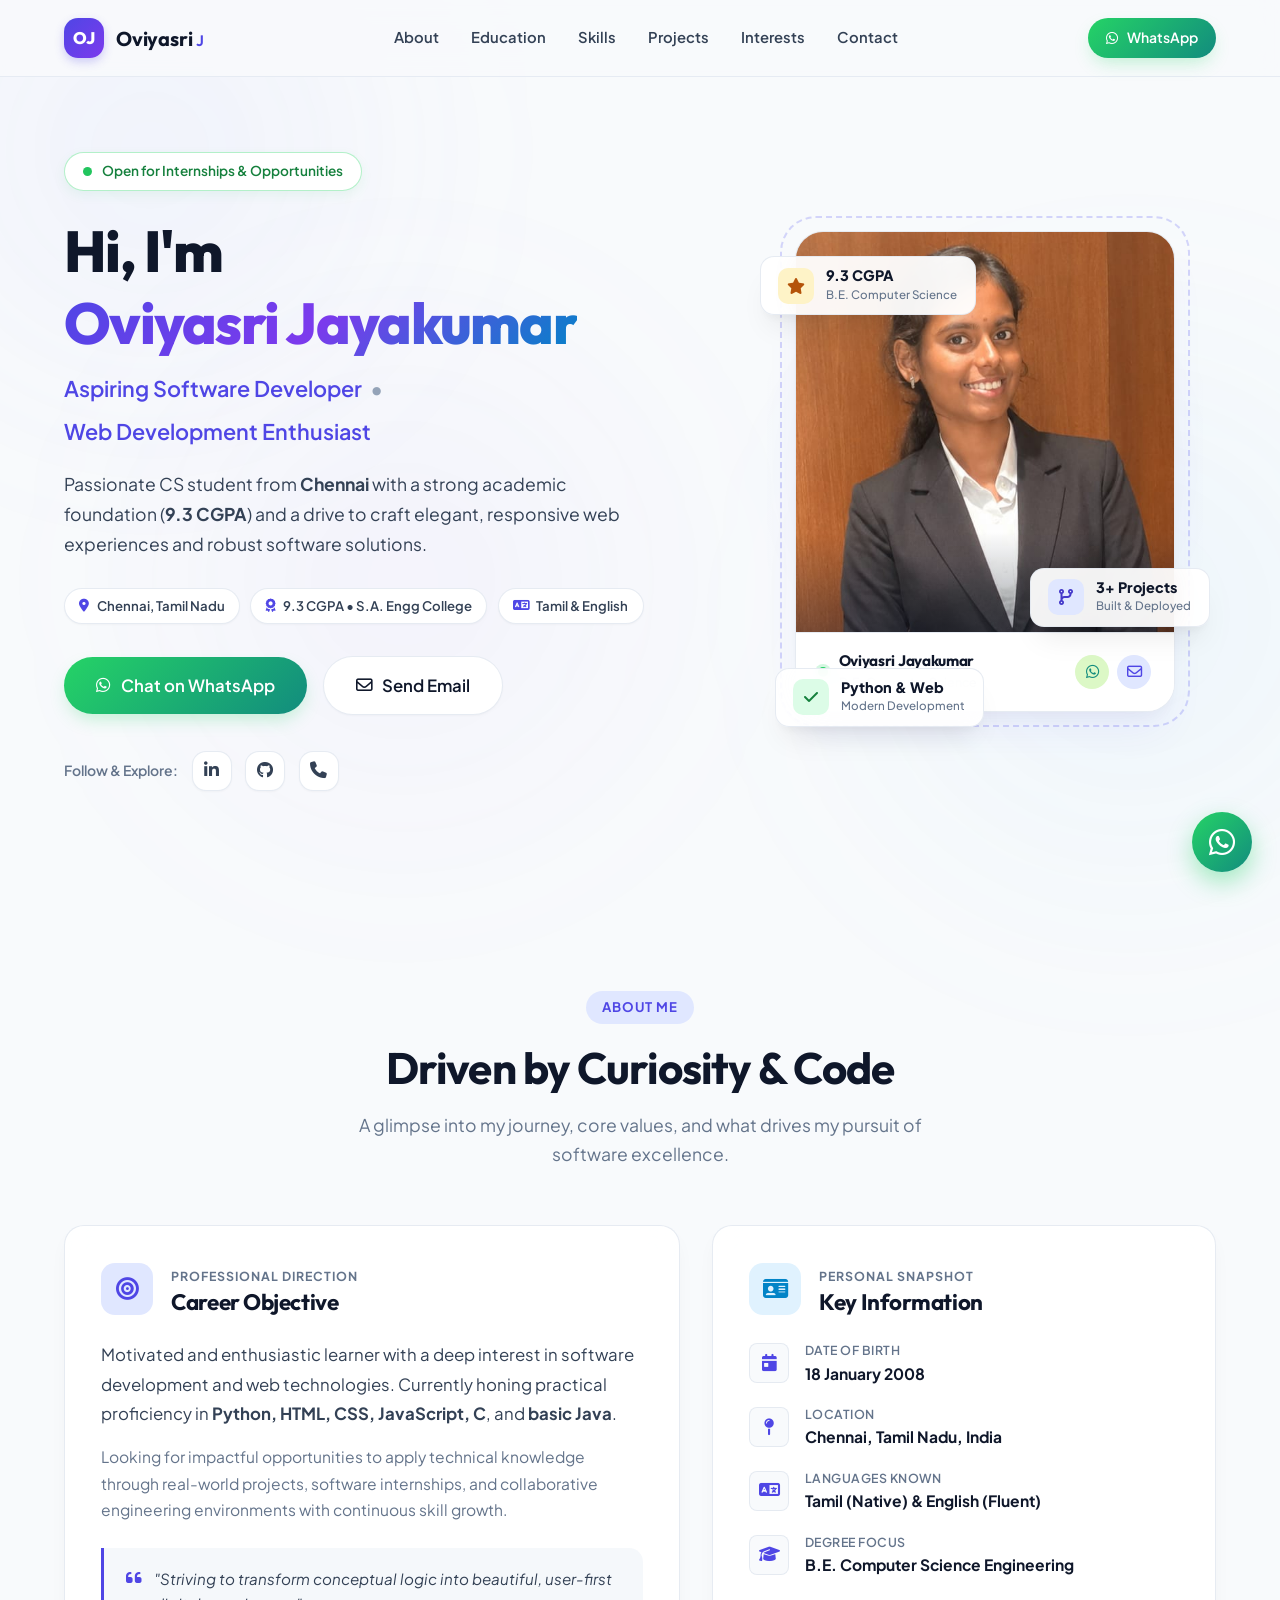
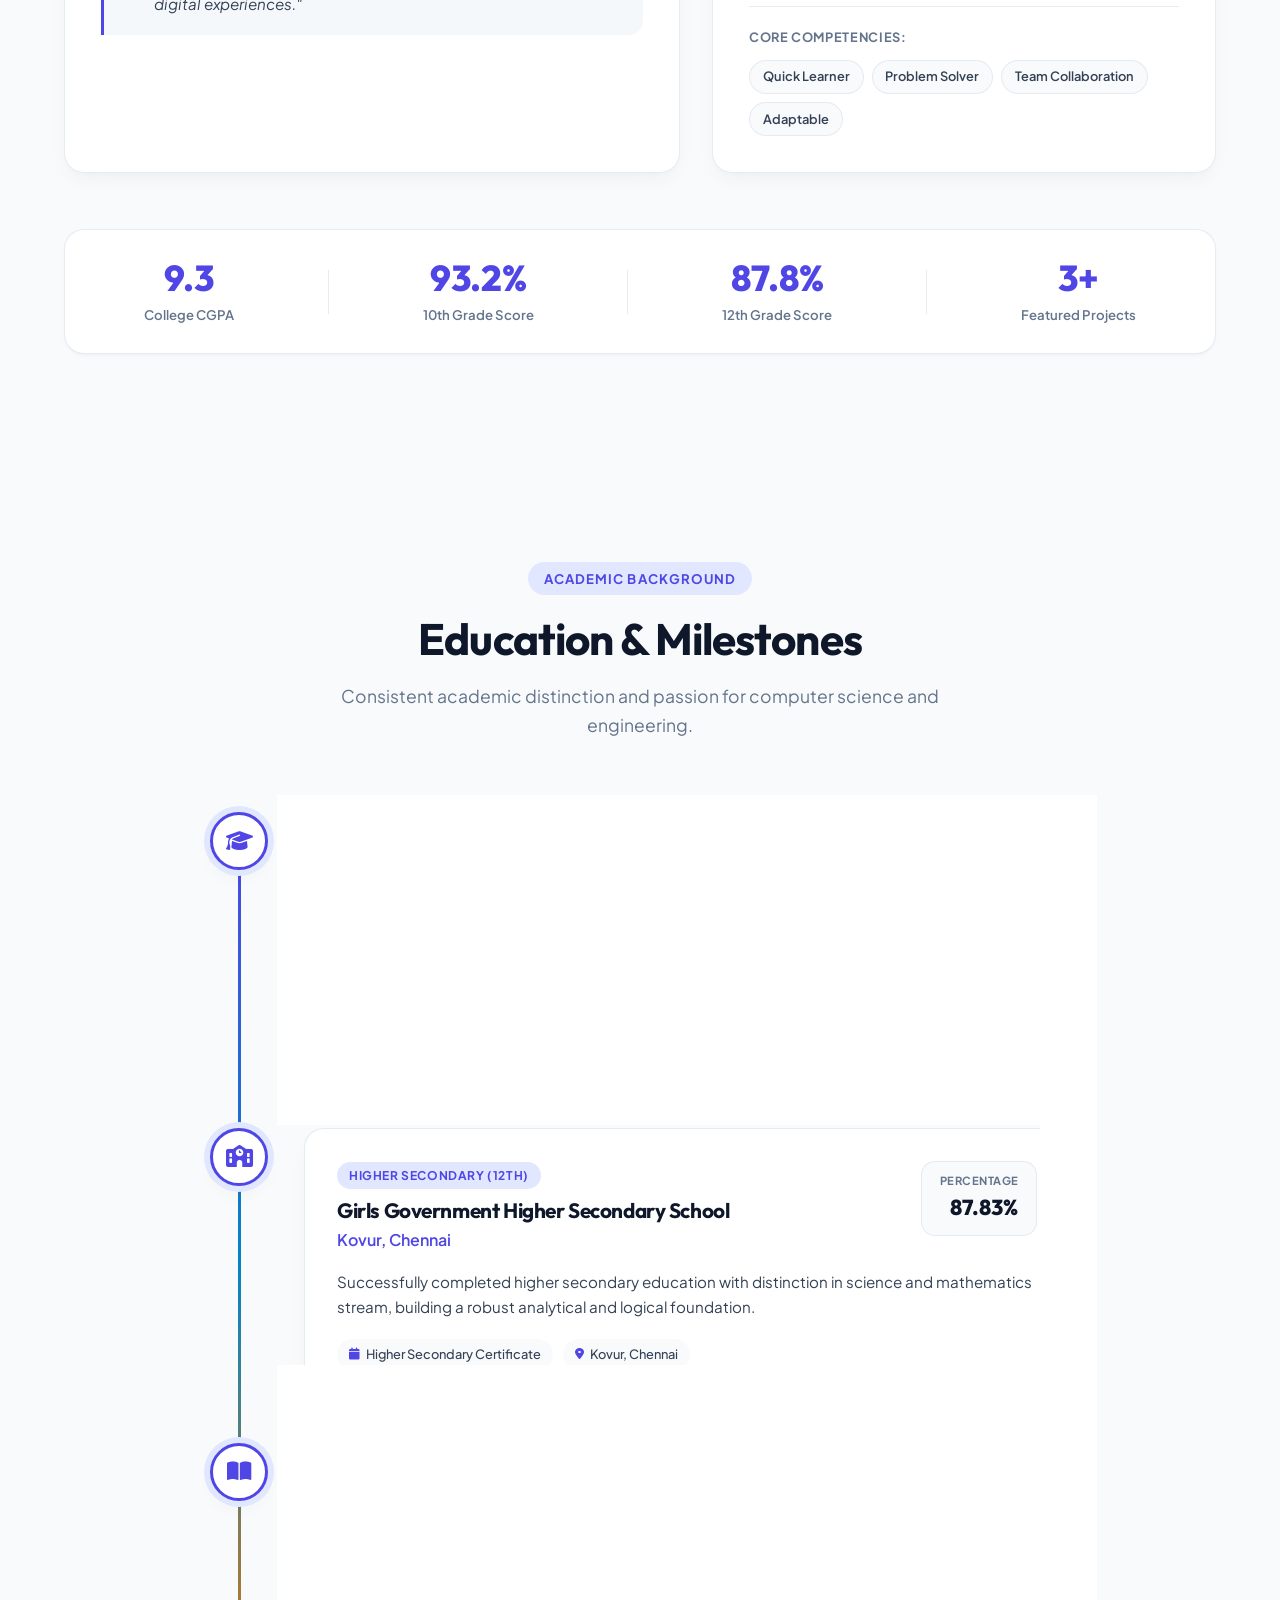
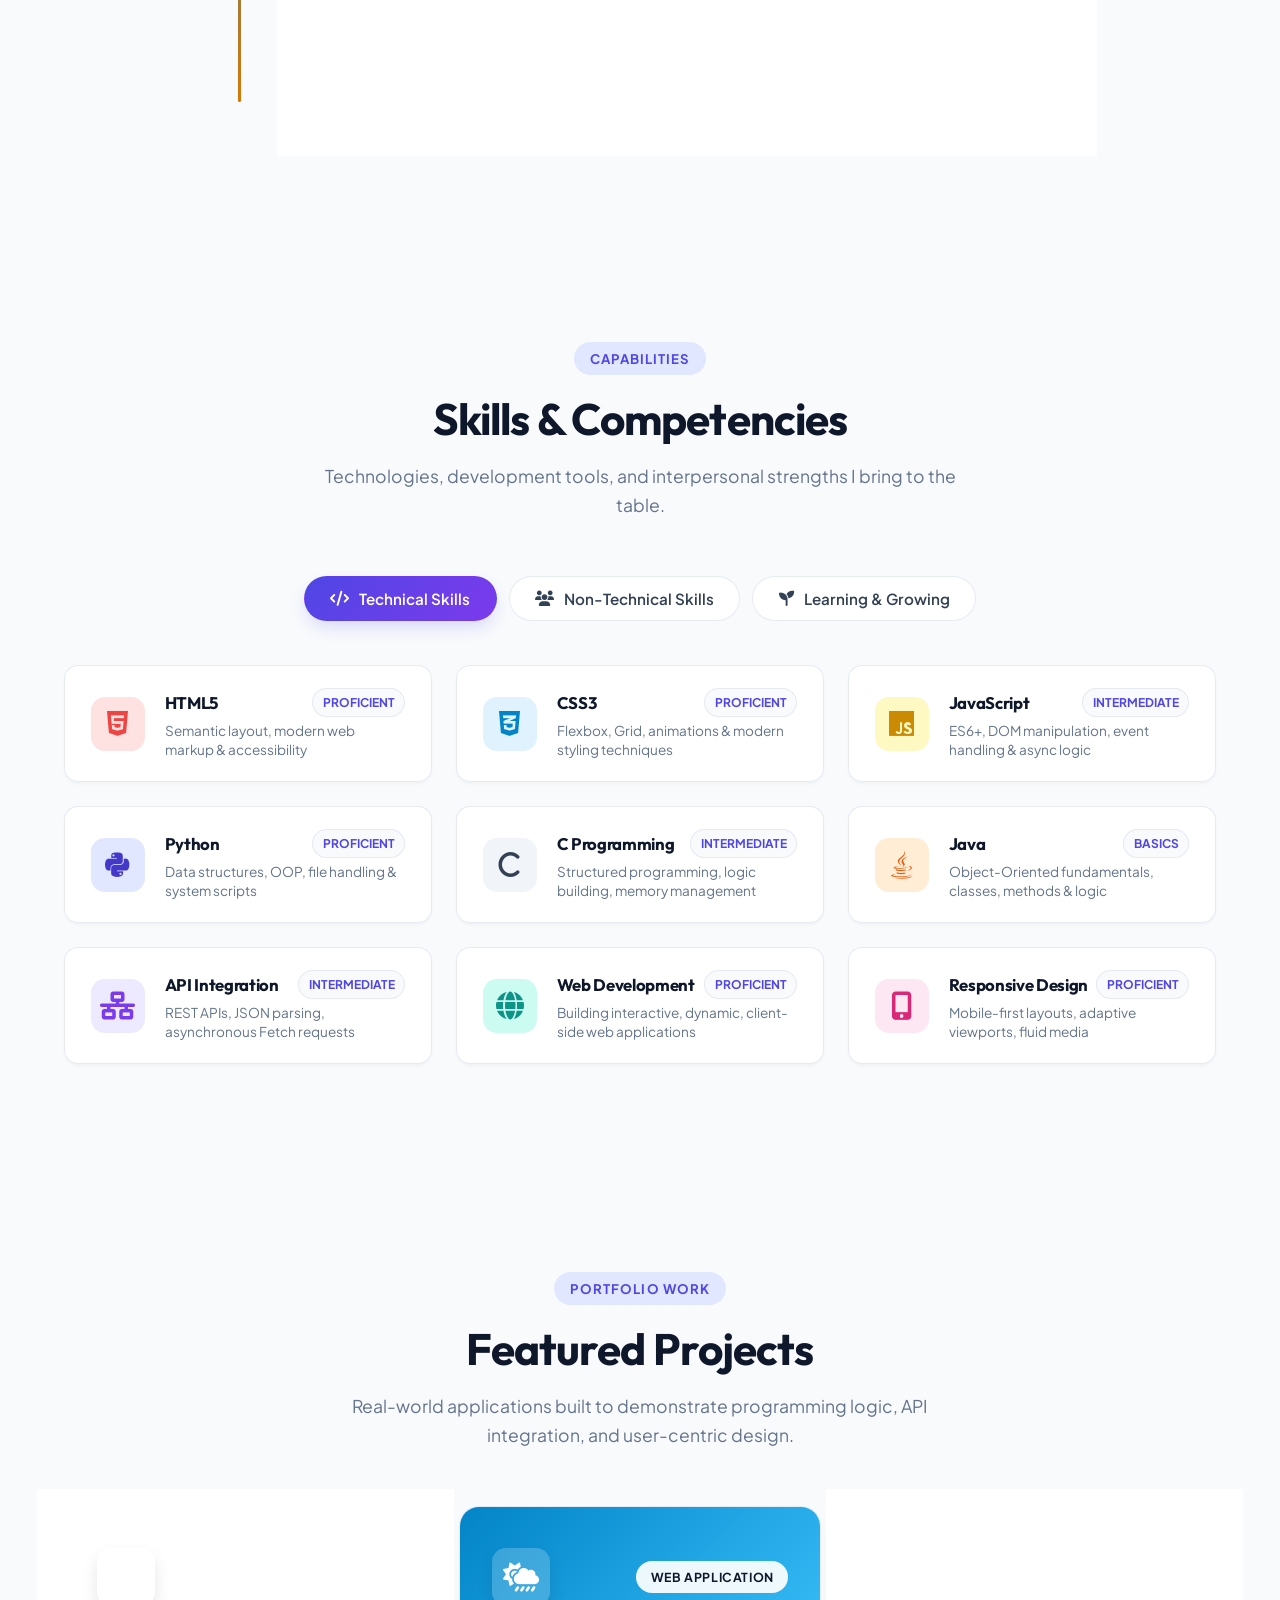
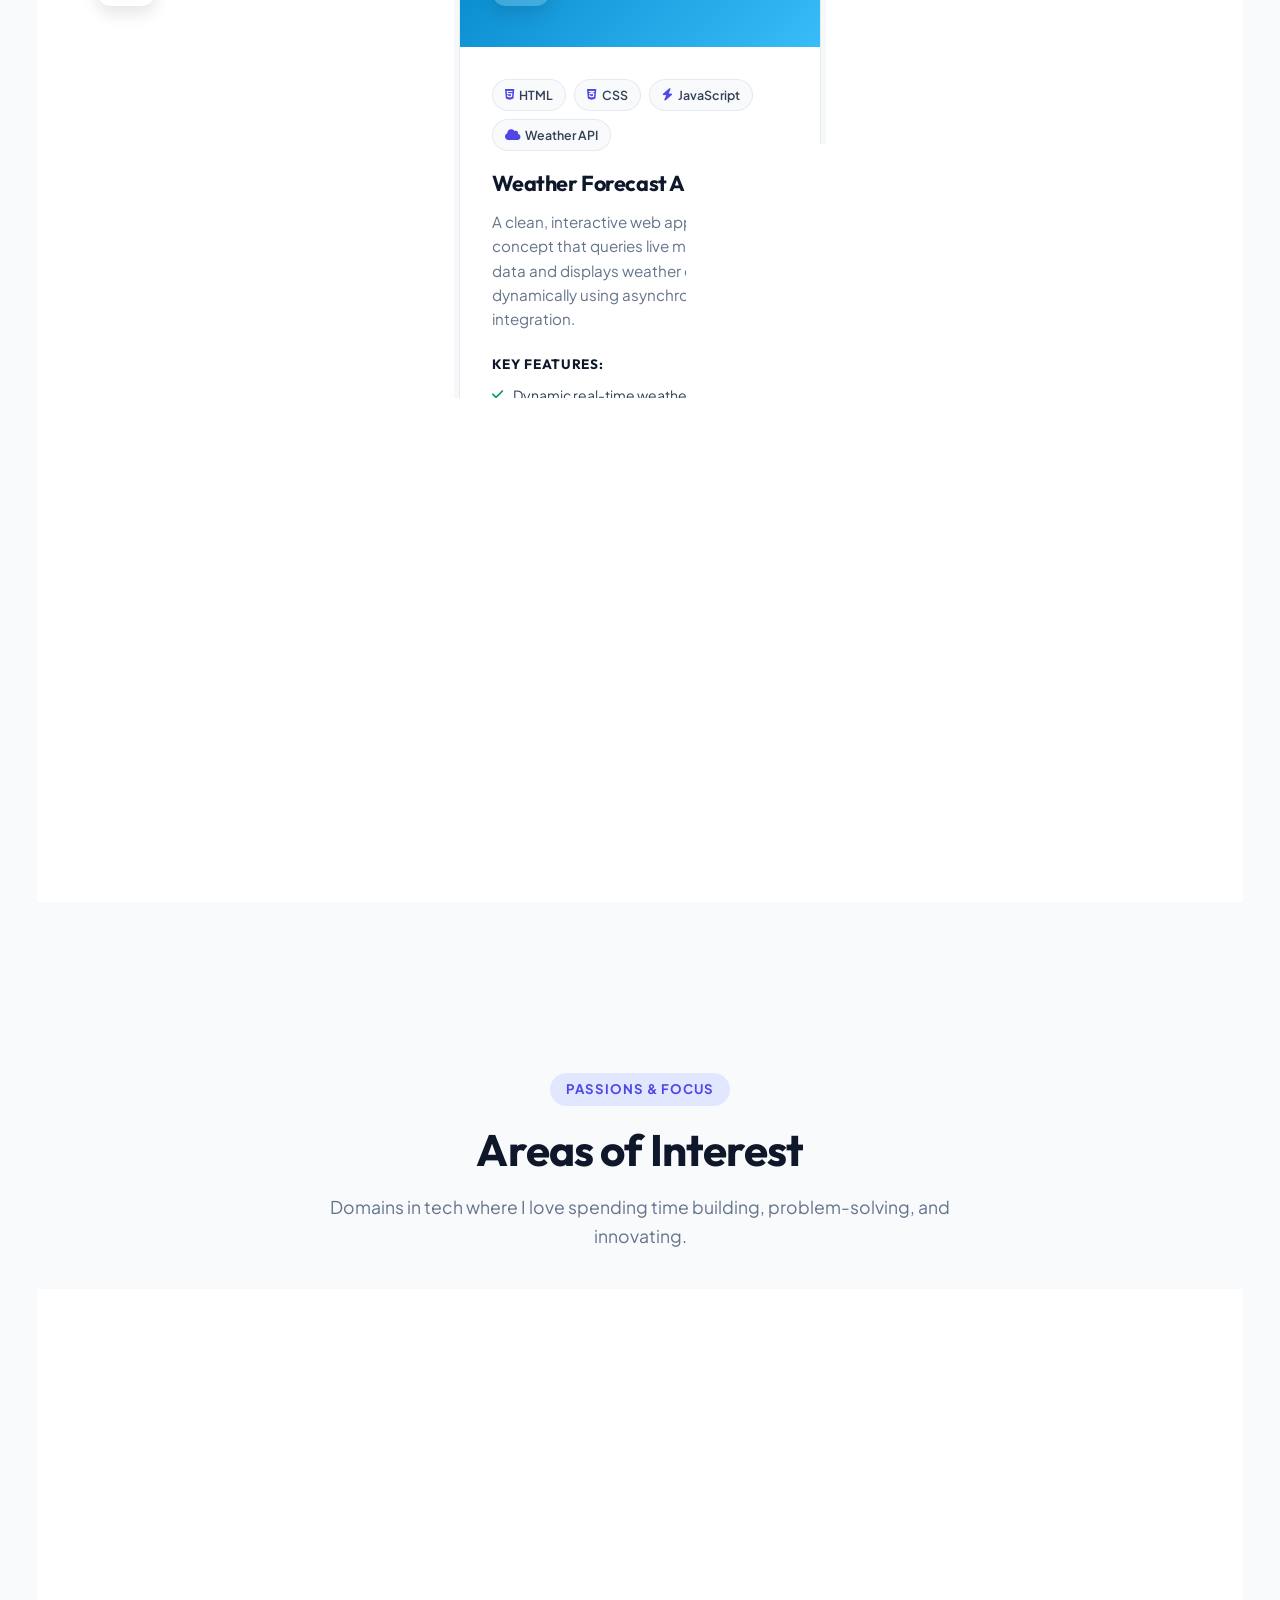
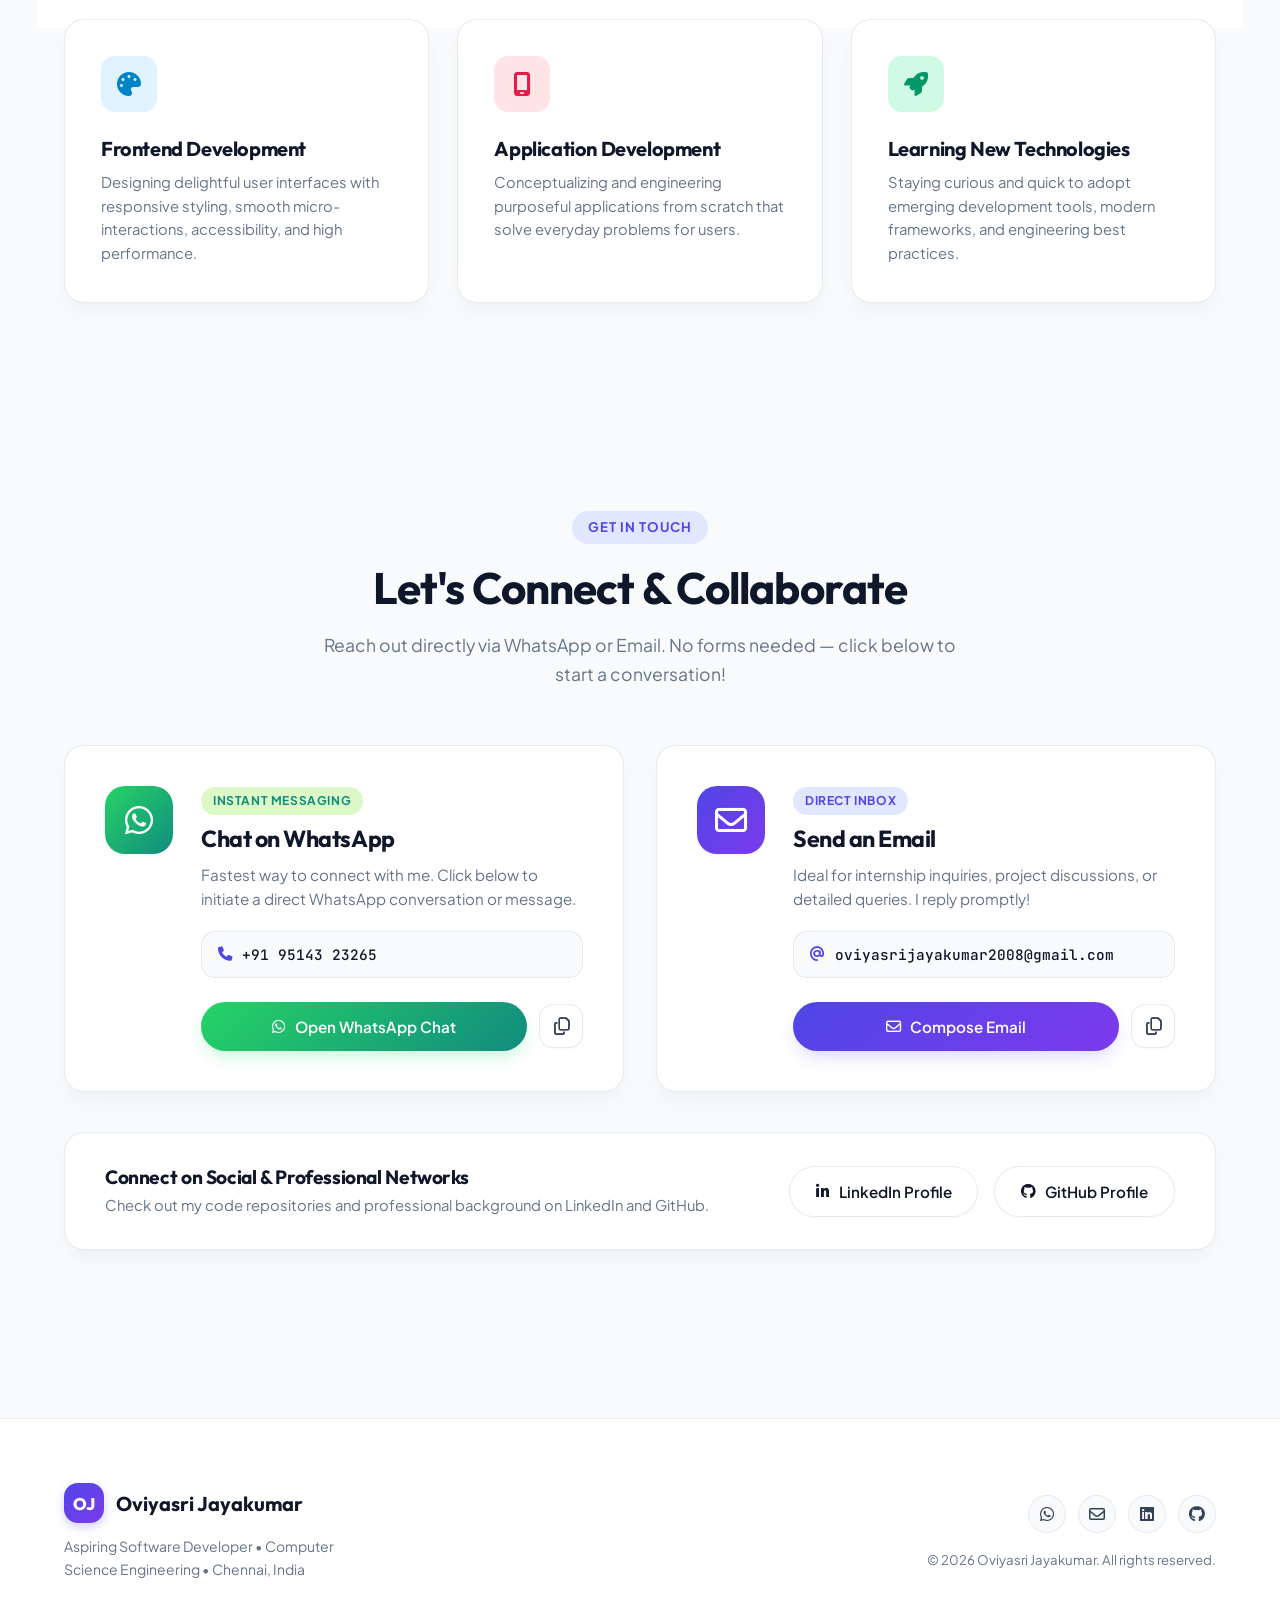
==== commit c79b0bac: "clean up footer" ====
--- a/index.html
+++ b/index.html
@@ -865,9 +865,6 @@
                 <div class="project-status">
                   <span class="status-indicator online"></span> Live Now
                 </div>
-                <a href="#hero" class="btn btn-sm btn-primary">
-                  <i class="fa-solid fa-arrow-up"></i> Explore Live
-                </a>
               </div>
             </div>
           </div>
@@ -1059,17 +1056,6 @@
         <p class="footer-tagline">
           Aspiring Software Developer • Computer Science Engineering • Chennai, India
         </p>
-      </div>
-
-      <div class="footer-center">
-        <ul class="footer-links">
-          <li><a href="#hero">Home</a></li>
-          <li><a href="#about">About</a></li>
-          <li><a href="#education">Education</a></li>
-          <li><a href="#skills">Skills</a></li>
-          <li><a href="#projects">Projects</a></li>
-          <li><a href="#contact">Contact</a></li>
-        </ul>
       </div>
 
       <div class="footer-right">
--- a/style.css
+++ b/style.css
@@ -1,3 +1,4 @@
+
 /* ==========================================================================
    OVIYASRI JAYAKUMAR - MODERN LIGHT THEME PORTFOLIO
    Design System & Styling
@@ -2132,7 +2133,7 @@
 
 .footer-container {
   display: grid;
-  grid-template-columns: 1.2fr 1fr 1fr;
+  grid-template-columns: 1fr 1fr;
   gap: 3rem;
   align-items: center;
 }
@@ -2155,23 +2156,6 @@
   font-size: 0.875rem;
   color: var(--text-light);
   max-width: 320px;
-}
-
-.footer-links {
-  display: flex;
-  flex-wrap: wrap;
-  gap: 1.25rem;
-  justify-content: center;
-}
-
-.footer-links a {
-  font-size: 0.9rem;
-  font-weight: 600;
-  color: var(--text-muted);
-}
-
-.footer-links a:hover {
-  color: var(--primary);
 }
 
 .footer-right {
@@ -2245,12 +2229,56 @@
 }
 
 /* ==========================================================================
-   RESPONSIVE DESIGN (TABLETS & MOBILES)
+   RESPONSIVE DESIGN - CLEAN MOBILE / TABLET VERSION
+   Desktop styles above remain unchanged.
    ========================================================================== */
+
+/* ---------- Large tablets / smaller laptops ---------- */
+@media (max-width: 1100px) {
+  .container {
+    padding-left: 1.25rem;
+    padding-right: 1.25rem;
+  }
+
+  .desktop-nav .nav-links {
+    gap: 1.25rem;
+  }
+
+  .hero-container {
+    gap: 2.5rem;
+  }
+
+  .floating-badge {
+    transform: scale(0.92);
+  }
+
+  .badge-cgpa {
+    left: -20px;
+  }
+
+  .badge-projects {
+    right: -20px;
+  }
+
+  .badge-tech {
+    left: -10px;
+  }
+}
+
+/* ---------- Tablets ---------- */
 @media (max-width: 1024px) {
+  .section {
+    padding: 5.5rem 0;
+  }
+
+  .hero-section {
+    padding-top: 8.5rem;
+    padding-bottom: 5rem;
+  }
+
   .hero-container {
     grid-template-columns: 1fr;
-    gap: 3.5rem;
+    gap: 3rem;
     text-align: center;
   }
 
@@ -2258,22 +2286,29 @@
     display: flex;
     flex-direction: column;
     align-items: center;
+    width: 100%;
+  }
+
+  .hero-bio {
+    max-width: 720px;
   }
 
   .hero-role {
     justify-content: center;
   }
 
-  .hero-highlights {
-    justify-content: center;
-  }
-
-  .hero-actions {
-    justify-content: center;
-  }
-
+  .hero-highlights,
+  .hero-actions,
   .hero-socials {
     justify-content: center;
+  }
+
+  .hero-visual {
+    width: 100%;
+  }
+
+  .profile-card-wrapper {
+    margin: 0 auto;
   }
 
   .about-grid {
@@ -2313,130 +2348,680 @@
   }
 }
 
+/* ---------- Main mobile breakpoint ---------- */
 @media (max-width: 768px) {
+  html,
+  body {
+    width: 100%;
+    max-width: 100%;
+    overflow-x: hidden;
+  }
+
+  body {
+    min-width: 0;
+  }
+
+  .container {
+    width: 100%;
+    max-width: 100%;
+    padding-left: 1rem;
+    padding-right: 1rem;
+  }
+
+  /* Header */
+  .header-container {
+    height: 68px;
+    padding-left: 1rem;
+    padding-right: 1rem;
+  }
+
+  .brand-logo {
+    gap: 0.55rem;
+    min-width: 0;
+  }
+
+  .logo-badge {
+    width: 38px;
+    height: 38px;
+    flex-shrink: 0;
+  }
+
+  .logo-text {
+    font-size: 1.1rem;
+    white-space: nowrap;
+  }
+
+  /* IMPORTANT:
+     The hamburger is inside .header-actions.
+     Therefore the parent must stay visible on mobile. */
   .desktop-nav {
+    display: none !important;
+  }
+
+  .header-actions {
+    display: flex !important;
+    align-items: center;
+    justify-content: flex-end;
+    margin-left: auto;
+    gap: 0;
+  }
+
+  .header-actions .btn-whatsapp {
+    display: none !important;
+  }
+
+  .mobile-toggle {
+    display: flex !important;
+    width: 42px;
+    height: 42px;
+  }
+
+  .mobile-drawer {
+    display: block !important;
+    top: 68px;
+    left: 0;
+    right: 0;
+    width: 100%;
+    max-height: 0;
+    overflow: hidden;
+    z-index: 999;
+    transition: max-height 0.35s cubic-bezier(0.16, 1, 0.3, 1);
+  }
+
+  .mobile-drawer.open {
+    max-height: calc(100vh - 68px);
+    overflow-y: auto;
+    -webkit-overflow-scrolling: touch;
+  }
+
+  .drawer-content {
+    padding: 1rem;
+  }
+
+  .mobile-nav-links {
+    gap: 0.3rem;
+  }
+
+  .mobile-nav-link {
+    min-height: 48px;
+    padding: 0.75rem 0.9rem;
+    font-size: 1rem;
+  }
+
+  /* General sections */
+  .section {
+    padding: 4rem 0;
+  }
+
+  .section-header {
+    margin-bottom: 2.25rem;
+  }
+
+  .section-title {
+    font-size: clamp(1.8rem, 8vw, 2.35rem);
+    line-height: 1.2;
+  }
+
+  .section-subtitle {
+    font-size: 0.95rem;
+    line-height: 1.6;
+  }
+
+  /* Hero */
+  .hero-section {
+    padding-top: 6.5rem;
+    padding-bottom: 3.5rem;
+  }
+
+  .hero-container {
+    grid-template-columns: 1fr;
+    gap: 2.5rem;
+    text-align: center;
+  }
+
+  .hero-content {
+    width: 100%;
+  }
+
+  .hero-badge {
+    max-width: 100%;
+    justify-content: center;
+    text-align: center;
+    padding: 0.4rem 0.85rem;
+    font-size: 0.76rem;
+    margin-bottom: 1.1rem;
+  }
+
+  .hero-title {
+    width: 100%;
+    font-size: clamp(2.1rem, 10vw, 3rem);
+    line-height: 1.12;
+    overflow-wrap: anywhere;
+    word-break: normal;
+  }
+
+  .gradient-text {
+    display: inline;
+  }
+
+  .hero-role {
+    width: 100%;
+    justify-content: center;
+    font-size: 1rem;
+    line-height: 1.5;
+  }
+
+  .hero-bio {
+    width: 100%;
+    max-width: 650px;
+    font-size: 0.96rem;
+    line-height: 1.65;
+  }
+
+  .hero-highlights {
+    width: 100%;
+    justify-content: center;
+    gap: 0.5rem;
+  }
+
+  .highlight-chip {
+    max-width: 100%;
+    justify-content: center;
+    text-align: center;
+    white-space: normal;
+    font-size: 0.75rem;
+    padding: 0.4rem 0.7rem;
+  }
+
+  .hero-actions {
+    width: 100%;
+    justify-content: center;
+    gap: 0.75rem;
+  }
+
+  .hero-actions .btn {
+    min-width: 0;
+  }
+
+  .hero-socials {
+    width: 100%;
+    justify-content: center;
+    flex-wrap: wrap;
+  }
+
+  .social-label {
+    width: 100%;
+    margin-bottom: 0.15rem;
+  }
+
+  /* Profile */
+  .hero-visual {
+    width: 100%;
+  }
+
+  .profile-card-wrapper {
+    width: 100%;
+    max-width: 380px;
+    padding: 0;
+    margin: 0 auto;
+  }
+
+  .profile-image-container {
+    height: clamp(300px, 82vw, 360px);
+  }
+
+  .profile-ring,
+  .profile-ring-outer {
     display: none;
   }
 
-  .mobile-toggle {
-    display: flex;
-  }
-
-  .mobile-drawer {
-    display: block;
-  }
-
-  .section {
-    padding: 4.5rem 0;
-  }
-
-  .hero-section {
-    padding-top: 7rem;
-    padding-bottom: 4rem;
-  }
-
-  .profile-card-wrapper {
-    max-width: 320px;
-  }
-
-  .profile-image-container {
-    height: 340px;
-  }
-
-  .floating-badge {
-    padding: 0.5rem 0.85rem;
+  .profile-card-footer {
+    padding: 1rem;
+  }
+
+  .profile-name-tag {
+    font-size: 0.9rem;
+  }
+
+  .profile-sub-tag {
+    font-size: 0.72rem;
+  }
+
+  /* Mobile floating badges become a normal vertical stack.
+     This prevents badges from going outside the screen. */
+  .profile-card-wrapper .floating-badge {
+    position: relative !important;
+    top: auto !important;
+    right: auto !important;
+    bottom: auto !important;
+    left: auto !important;
+    width: max-content;
+    max-width: 100%;
+    margin: 0.7rem auto 0 !important;
+    transform: none !important;
+    animation: none !important;
+  }
+
+  .profile-card-wrapper .floating-badge + .floating-badge {
+    margin-top: 0.6rem !important;
   }
 
   .badge-icon {
-    width: 30px;
-    height: 30px;
+    width: 32px;
+    height: 32px;
     font-size: 0.85rem;
   }
 
   .badge-value {
-    font-size: 0.8rem;
+    font-size: 0.78rem;
   }
 
   .badge-caption {
-    font-size: 0.65rem;
-  }
-
-  .badge-cgpa {
-    left: -10px;
-    top: 15px;
-  }
-
-  .badge-projects {
-    right: -10px;
-    bottom: 75px;
-  }
-
-  .badge-tech {
-    left: 0;
-    bottom: -10px;
-  }
-
-  .metric-strip {
-    grid-template-columns: repeat(2, 1fr);
-    gap: 1.5rem;
-  }
-
-  .metric-divider {
-    display: none;
-  }
-
-  .timeline-line {
-    left: 20px;
-  }
-
-  .timeline-dot {
+    font-size: 0.64rem;
+  }
+
+  /* About */
+  .about-grid {
+    grid-template-columns: 1fr;
+    gap: 1.25rem;
+    margin-bottom: 2rem;
+  }
+
+  .about-card {
+    padding: 1.4rem;
+  }
+
+  .objective-header {
+    align-items: flex-start;
+    gap: 0.8rem;
+    margin-bottom: 1.15rem;
+  }
+
+  .icon-bubble {
     width: 44px;
     height: 44px;
     font-size: 1.1rem;
   }
 
+  .card-title {
+    font-size: 1.2rem;
+  }
+
+  .objective-text {
+    font-size: 0.95rem;
+  }
+
+  .objective-subtext {
+    font-size: 0.9rem;
+  }
+
+  .quote-box {
+    font-size: 0.85rem;
+    padding: 0.9rem 1rem;
+  }
+
+  .detail-item {
+    align-items: flex-start;
+    gap: 0.75rem;
+  }
+
+  .detail-content {
+    min-width: 0;
+  }
+
+  .detail-value {
+    font-size: 0.88rem;
+    overflow-wrap: anywhere;
+  }
+
+  .strengths-pills {
+    gap: 0.4rem;
+  }
+
+  /* Metrics */
+  .metric-strip {
+    grid-template-columns: repeat(2, minmax(0, 1fr));
+    gap: 1rem;
+    padding: 1.25rem 0.9rem;
+  }
+
+  .metric-divider {
+    display: none;
+  }
+
+  .metric-item {
+    min-width: 0;
+    padding: 0.5rem;
+  }
+
+  .metric-number {
+    font-size: 1.75rem;
+  }
+
+  .metric-label {
+    font-size: 0.72rem;
+    line-height: 1.35;
+  }
+
+  /* Education */
+  .timeline-container {
+    width: 100%;
+    padding: 0.5rem 0;
+  }
+
+  .timeline-line {
+    left: 20px;
+    top: 1rem;
+    bottom: 1rem;
+    width: 2px;
+  }
+
   .timeline-item {
-    gap: 1.25rem;
+    gap: 1rem;
+    margin-bottom: 1.5rem;
+  }
+
+  .timeline-dot {
+    width: 42px;
+    height: 42px;
+    font-size: 1rem;
+    border-width: 2px;
+    box-shadow: 0 0 0 4px var(--primary-light), var(--shadow-sm);
   }
 
   .timeline-card {
-    padding: 1.5rem;
+    min-width: 0;
+    padding: 1.2rem;
   }
 
   .timeline-card-header {
     flex-direction: column;
     align-items: flex-start;
-    gap: 0.75rem;
+    gap: 0.7rem;
+  }
+
+  .institution-name {
+    font-size: 1.05rem;
+    overflow-wrap: anywhere;
+  }
+
+  .degree-title {
+    font-size: 0.88rem;
+  }
+
+  .institution-desc {
+    font-size: 0.86rem;
   }
 
   .grade-badge {
     align-items: flex-start;
-  }
-
-  .skills-grid, .soft-skills-grid, .projects-grid, .interests-grid {
+    width: auto;
+  }
+
+  .timeline-tags {
+    gap: 0.4rem;
+  }
+
+  .edu-tag {
+    font-size: 0.7rem;
+    white-space: normal;
+  }
+
+  /* Skills */
+  .skills-tabs {
+    flex-direction: column;
+    align-items: stretch;
+    gap: 0.55rem;
+    margin-bottom: 1.75rem;
+  }
+
+  .tab-btn {
+    width: 100%;
+    justify-content: center;
+    padding: 0.75rem 1rem;
+    font-size: 0.85rem;
+  }
+
+  .skills-grid,
+  .soft-skills-grid,
+  .projects-grid,
+  .interests-grid {
     grid-template-columns: 1fr;
+    gap: 1rem;
+  }
+
+  .skill-card {
+    width: 100%;
+    min-width: 0;
+    gap: 0.9rem;
+    padding: 1rem;
+  }
+
+  .skill-icon-wrap {
+    width: 46px;
+    height: 46px;
+    font-size: 1.35rem;
+  }
+
+  .skill-details {
+    min-width: 0;
+  }
+
+  .skill-header {
+    align-items: flex-start;
+    gap: 0.4rem;
+  }
+
+  .skill-name {
+    font-size: 0.95rem;
+  }
+
+  .skill-level {
+    font-size: 0.62rem;
+    white-space: nowrap;
+  }
+
+  .skill-sub {
+    font-size: 0.76rem;
+  }
+
+  .soft-skill-card,
+  .interest-card {
+    padding: 1.4rem;
+  }
+
+  .learning-panel {
+    padding: 1.4rem;
+  }
+
+  .learning-intro {
+    flex-direction: column;
+    gap: 0.8rem;
+  }
+
+  .learning-badges-grid {
+    grid-template-columns: 1fr;
+  }
+
+  .learning-item {
+    padding: 1rem;
+  }
+
+  /* Projects */
+  .project-card {
+    width: 100%;
+    min-width: 0;
+  }
+
+  .project-banner {
+    height: 120px;
+    padding: 1.2rem;
+  }
+
+  .project-body {
+    padding: 1.3rem;
+  }
+
+  .project-title {
+    font-size: 1.15rem;
+  }
+
+  .project-description {
+    font-size: 0.86rem;
+  }
+
+  .weather-demo-content {
+    gap: 0.75rem;
+  }
+
+  .weather-stats {
+    font-size: 0.65rem;
+  }
+
+  .project-footer {
+    gap: 0.75rem;
+  }
+
+  /* Contact */
+  .contact-hub {
+    grid-template-columns: 1fr;
+    gap: 1rem;
   }
 
   .contact-card {
     flex-direction: column;
-    padding: 1.75rem;
-    gap: 1.25rem;
+    padding: 1.4rem;
+    gap: 1rem;
+  }
+
+  .contact-card-icon {
+    width: 56px;
+    height: 56px;
+    font-size: 1.6rem;
+  }
+
+  .contact-card-title {
+    font-size: 1.2rem;
+  }
+
+  .contact-card-desc {
+    font-size: 0.86rem;
+  }
+
+  .contact-info-pill {
+    max-width: 100%;
+    font-size: 0.75rem;
+    overflow: hidden;
+  }
+
+  .truncate-email {
+    min-width: 0;
+    overflow-wrap: anywhere;
+  }
+
+  .contact-actions-row {
+    width: 100%;
+    gap: 0.6rem;
+  }
+
+  .btn-action {
+    min-width: 0;
+  }
+
+  .contact-sub-banner {
+    padding: 1.4rem;
+    gap: 1rem;
   }
 
   .sub-banner-right {
+    width: 100%;
     flex-direction: column;
-  }
-
+    gap: 0.6rem;
+  }
+
+  .sub-banner-right .btn {
+    width: 100%;
+  }
+
+  /* Floating WhatsApp */
   .floating-whatsapp {
-    bottom: 20px;
-    right: 20px;
-    width: 54px;
-    height: 54px;
-    font-size: 1.6rem;
-  }
-}
-
+    right: 16px;
+    bottom: 16px;
+    width: 52px;
+    height: 52px;
+    font-size: 1.45rem;
+  }
+
+  .floating-whatsapp-tooltip {
+    display: none;
+  }
+
+  /* Footer */
+  .footer-container {
+    grid-template-columns: 1fr;
+    gap: 1.5rem;
+    text-align: center;
+  }
+
+  .footer-left .footer-brand,
+  .footer-right {
+    justify-content: center;
+    align-items: center;
+  }
+
+  .footer-links {
+    justify-content: center;
+    gap: 0.8rem 1rem;
+  }
+}
+
+/* ---------- Small phones ---------- */
 @media (max-width: 480px) {
+  .container {
+    padding-left: 0.85rem;
+    padding-right: 0.85rem;
+  }
+
+  .header-container {
+    padding-left: 0.85rem;
+    padding-right: 0.85rem;
+  }
+
+  .logo-badge {
+    width: 36px;
+    height: 36px;
+  }
+
+  .logo-text {
+    font-size: 1rem;
+  }
+
+  .mobile-toggle {
+    width: 40px;
+    height: 40px;
+  }
+
+  .section {
+    padding: 3.25rem 0;
+  }
+
+  .hero-section {
+    padding-top: 6rem;
+    padding-bottom: 3rem;
+  }
+
+  .hero-title {
+    font-size: clamp(1.9rem, 10vw, 2.5rem);
+  }
+
+  .hero-role {
+    font-size: 0.9rem;
+  }
+
+  .hero-bio {
+    font-size: 0.88rem;
+  }
+
   .hero-actions {
     flex-direction: column;
     width: 100%;
@@ -2446,12 +3031,215 @@
     width: 100%;
   }
 
+  .highlight-chip {
+    width: 100%;
+  }
+
+  .profile-card-wrapper {
+    max-width: 100%;
+  }
+
+  .profile-image-container {
+    height: 300px;
+  }
+
+  .profile-card-footer {
+    align-items: flex-start;
+    gap: 0.75rem;
+  }
+
+  .profile-status-indicator {
+    min-width: 0;
+  }
+
+  .profile-name-tag {
+    font-size: 0.82rem;
+  }
+
+  .profile-sub-tag {
+    font-size: 0.67rem;
+  }
+
+  .quick-icons {
+    flex-shrink: 0;
+  }
+
+  .profile-card-wrapper .floating-badge {
+    width: 100%;
+    justify-content: flex-start;
+  }
+
+  .metric-strip {
+    grid-template-columns: 1fr 1fr;
+    gap: 0.5rem;
+    padding: 0.9rem 0.5rem;
+  }
+
+  .metric-number {
+    font-size: 1.45rem;
+  }
+
+  .metric-label {
+    font-size: 0.65rem;
+  }
+
+  .timeline-item {
+    gap: 0.75rem;
+  }
+
+  .timeline-line {
+    left: 17px;
+  }
+
+  .timeline-dot {
+    width: 36px;
+    height: 36px;
+    font-size: 0.85rem;
+  }
+
+  .timeline-card {
+    padding: 1rem;
+  }
+
+  .timeline-card-header {
+    gap: 0.55rem;
+  }
+
+  .institution-name {
+    font-size: 0.95rem;
+  }
+
+  .degree-title {
+    font-size: 0.8rem;
+  }
+
+  .grade-score {
+    font-size: 1.1rem;
+  }
+
+  .grade-label {
+    font-size: 0.62rem;
+  }
+
+  .edu-tag {
+    width: 100%;
+    justify-content: flex-start;
+  }
+
+  .skill-card {
+    align-items: flex-start;
+  }
+
+  .skill-header {
+    flex-direction: column;
+  }
+
+  .skill-level {
+    align-self: flex-start;
+  }
+
+  .project-banner {
+    height: 110px;
+  }
+
+  .project-icon-top {
+    width: 48px;
+    height: 48px;
+    font-size: 1.45rem;
+  }
+
+  .project-category-badge {
+    font-size: 0.65rem;
+    padding: 0.3rem 0.65rem;
+  }
+
+  .project-body {
+    padding: 1.1rem;
+  }
+
+  .project-footer {
+    flex-direction: column;
+    align-items: stretch;
+  }
+
+  .project-footer .btn {
+    width: 100%;
+  }
+
+  .contact-card {
+    padding: 1.15rem;
+  }
+
   .contact-actions-row {
     flex-direction: column;
+  }
+
+  .contact-actions-row .btn,
+  .contact-actions-row .btn-icon-only {
+    width: 100%;
   }
 
   .btn-icon-only {
     width: 100%;
     height: 44px;
   }
-}
+
+  .toast {
+    width: calc(100% - 2rem);
+    justify-content: center;
+    text-align: center;
+    font-size: 0.78rem;
+    bottom: 16px;
+  }
+
+  .footer-links {
+    flex-direction: column;
+    align-items: center;
+  }
+}
+
+/* ---------- Very small phones ---------- */
+@media (max-width: 360px) {
+  .logo-text {
+    font-size: 0.92rem;
+  }
+
+  .hero-title {
+    font-size: 1.8rem;
+  }
+
+  .section-title {
+    font-size: 1.65rem;
+  }
+
+  .profile-image-container {
+    height: 280px;
+  }
+
+  .metric-number {
+    font-size: 1.3rem;
+  }
+
+  .metric-label {
+    font-size: 0.6rem;
+  }
+
+  .mobile-nav-link {
+    font-size: 0.92rem;
+  }
+}
+
+/* ---------- Accessibility / reduced motion ---------- */
+@media (prefers-reduced-motion: reduce) {
+  html {
+    scroll-behavior: auto;
+  }
+
+  *,
+  *::before,
+  *::after {
+    animation-duration: 0.01ms !important;
+    animation-iteration-count: 1 !important;
+    transition-duration: 0.01ms !important;
+  }
+}
